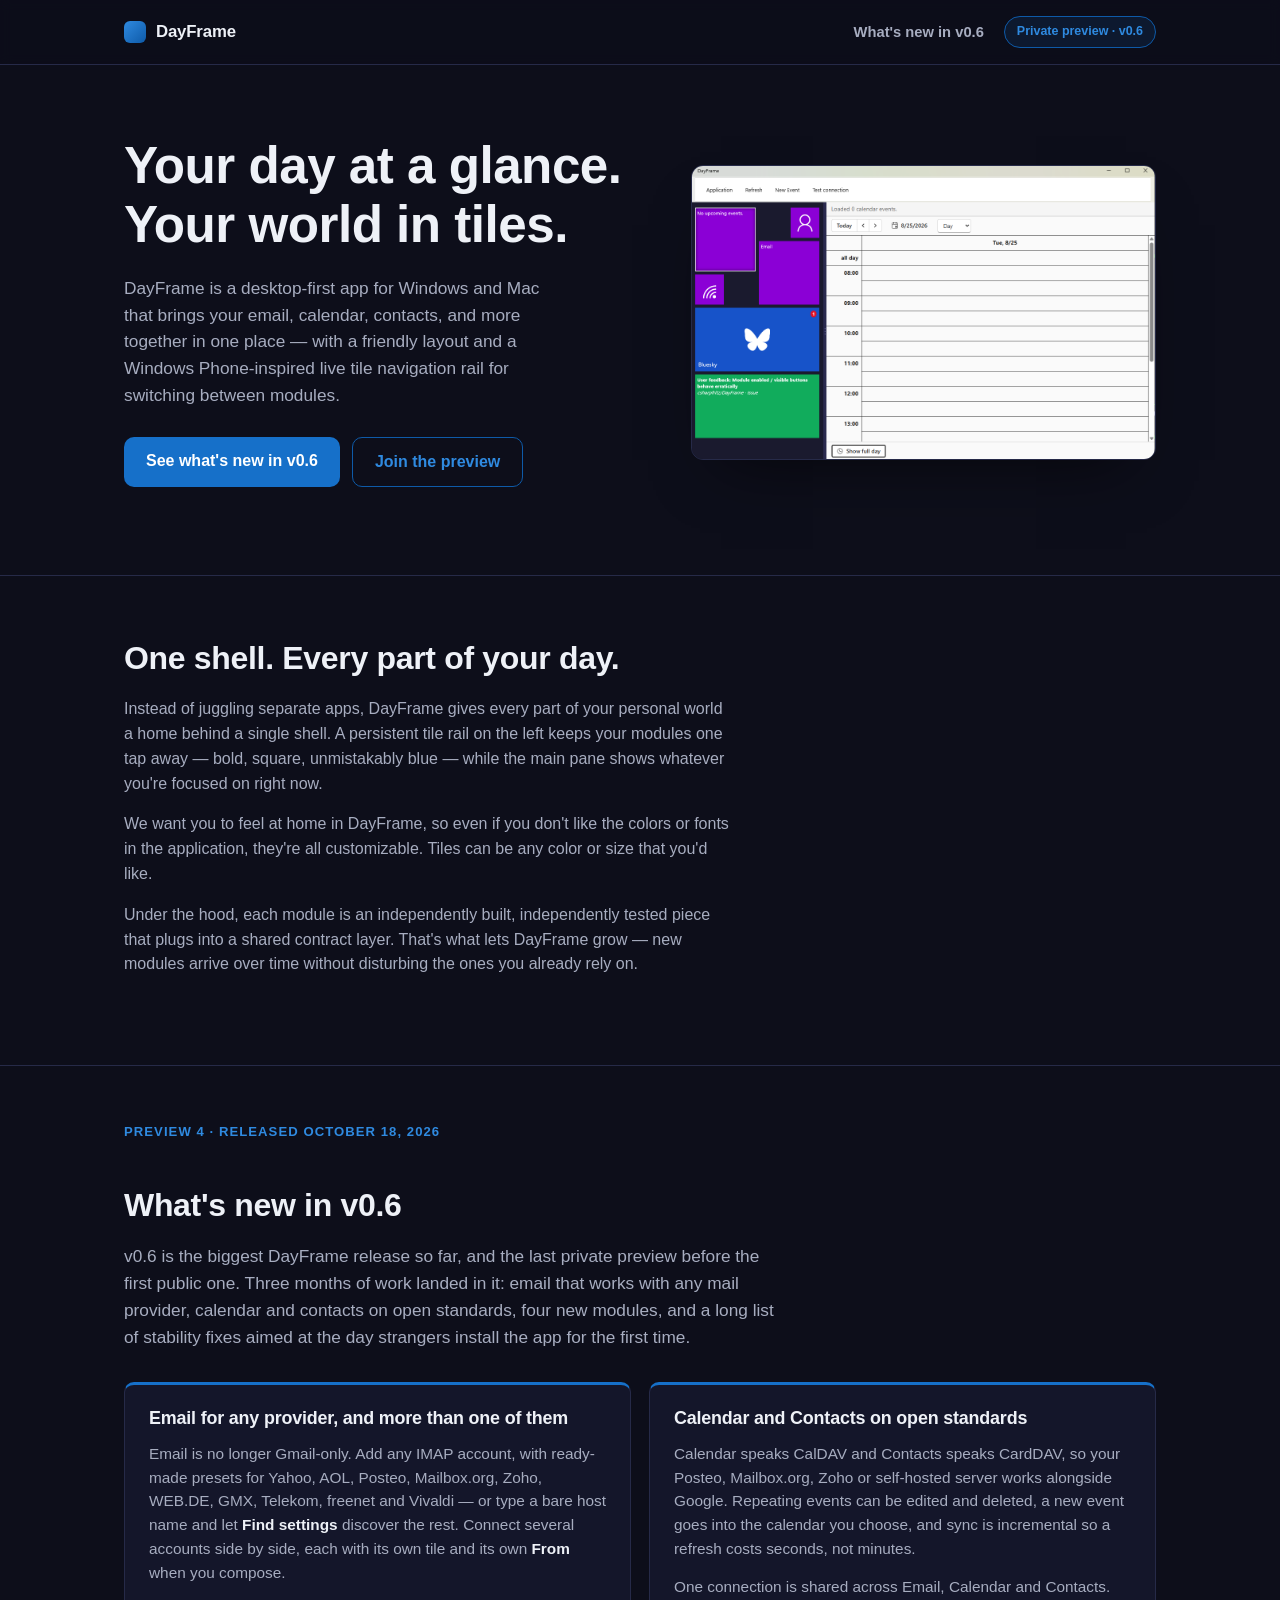
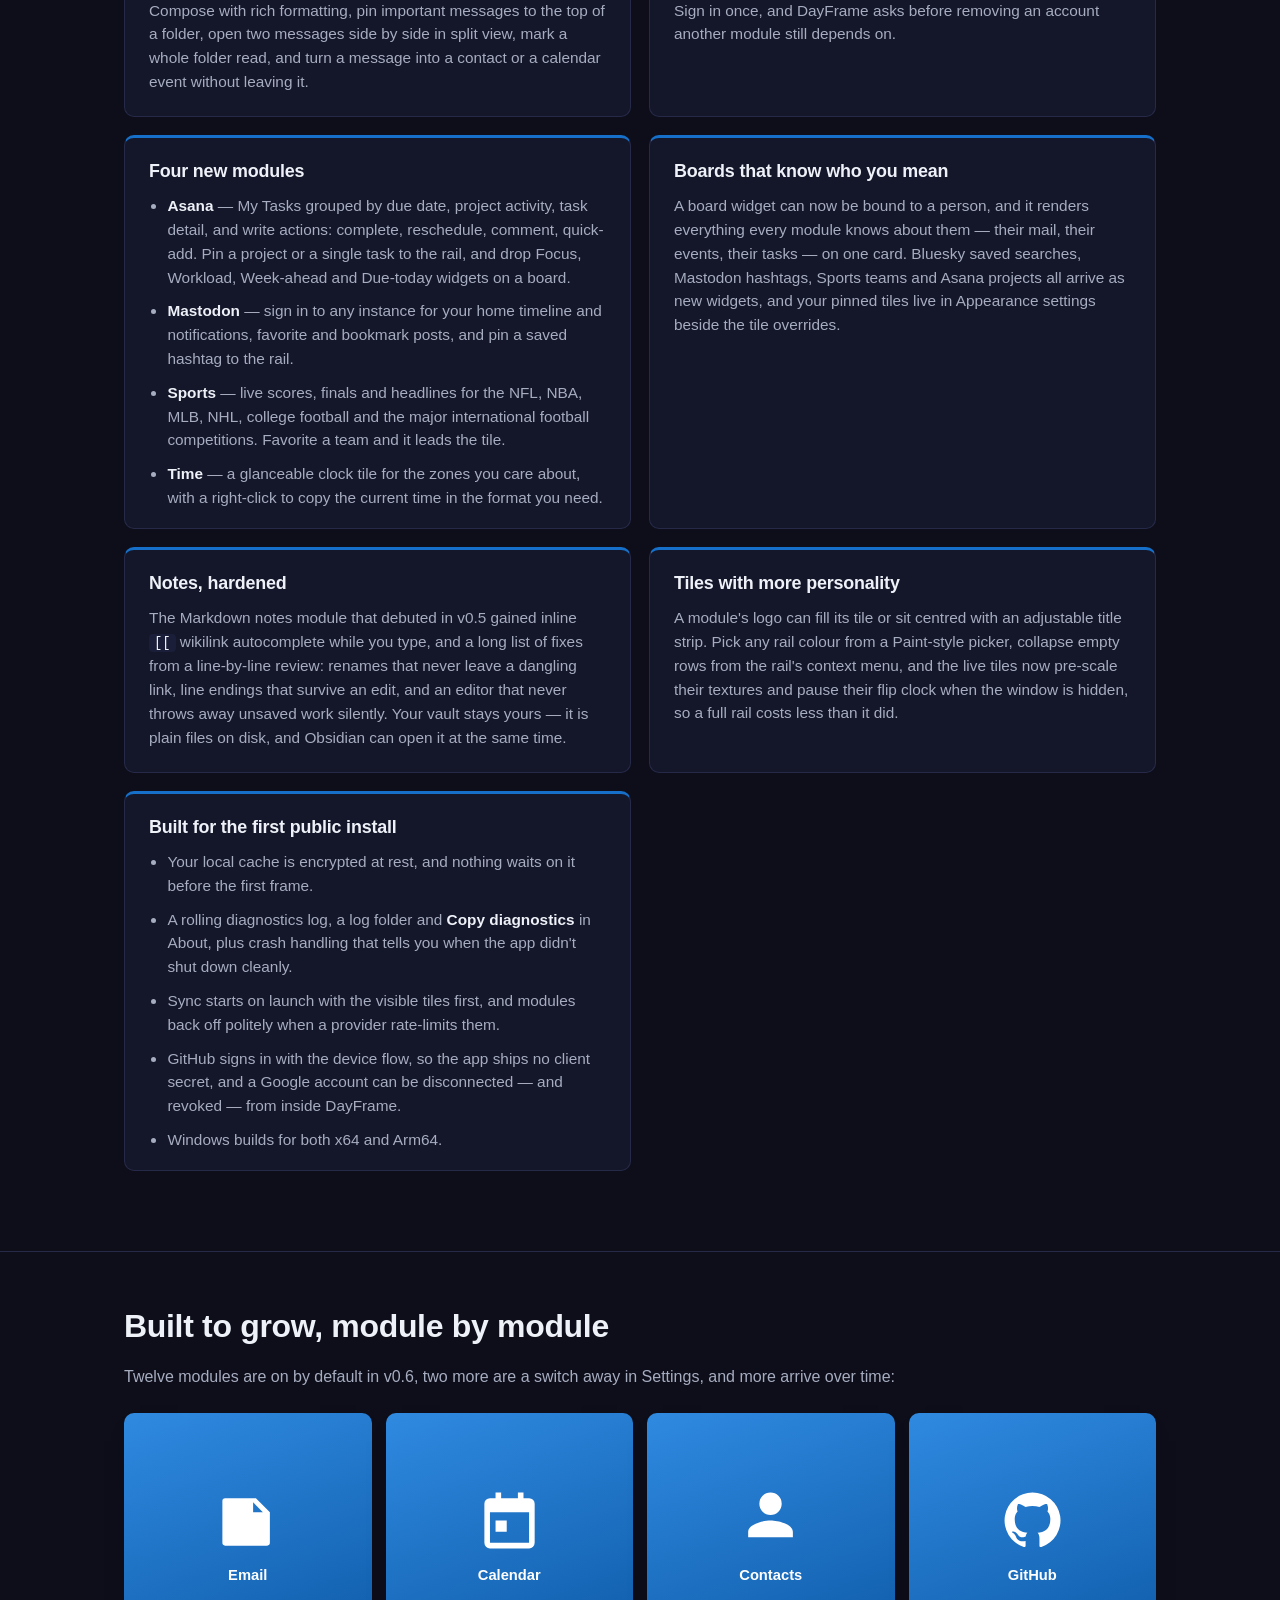
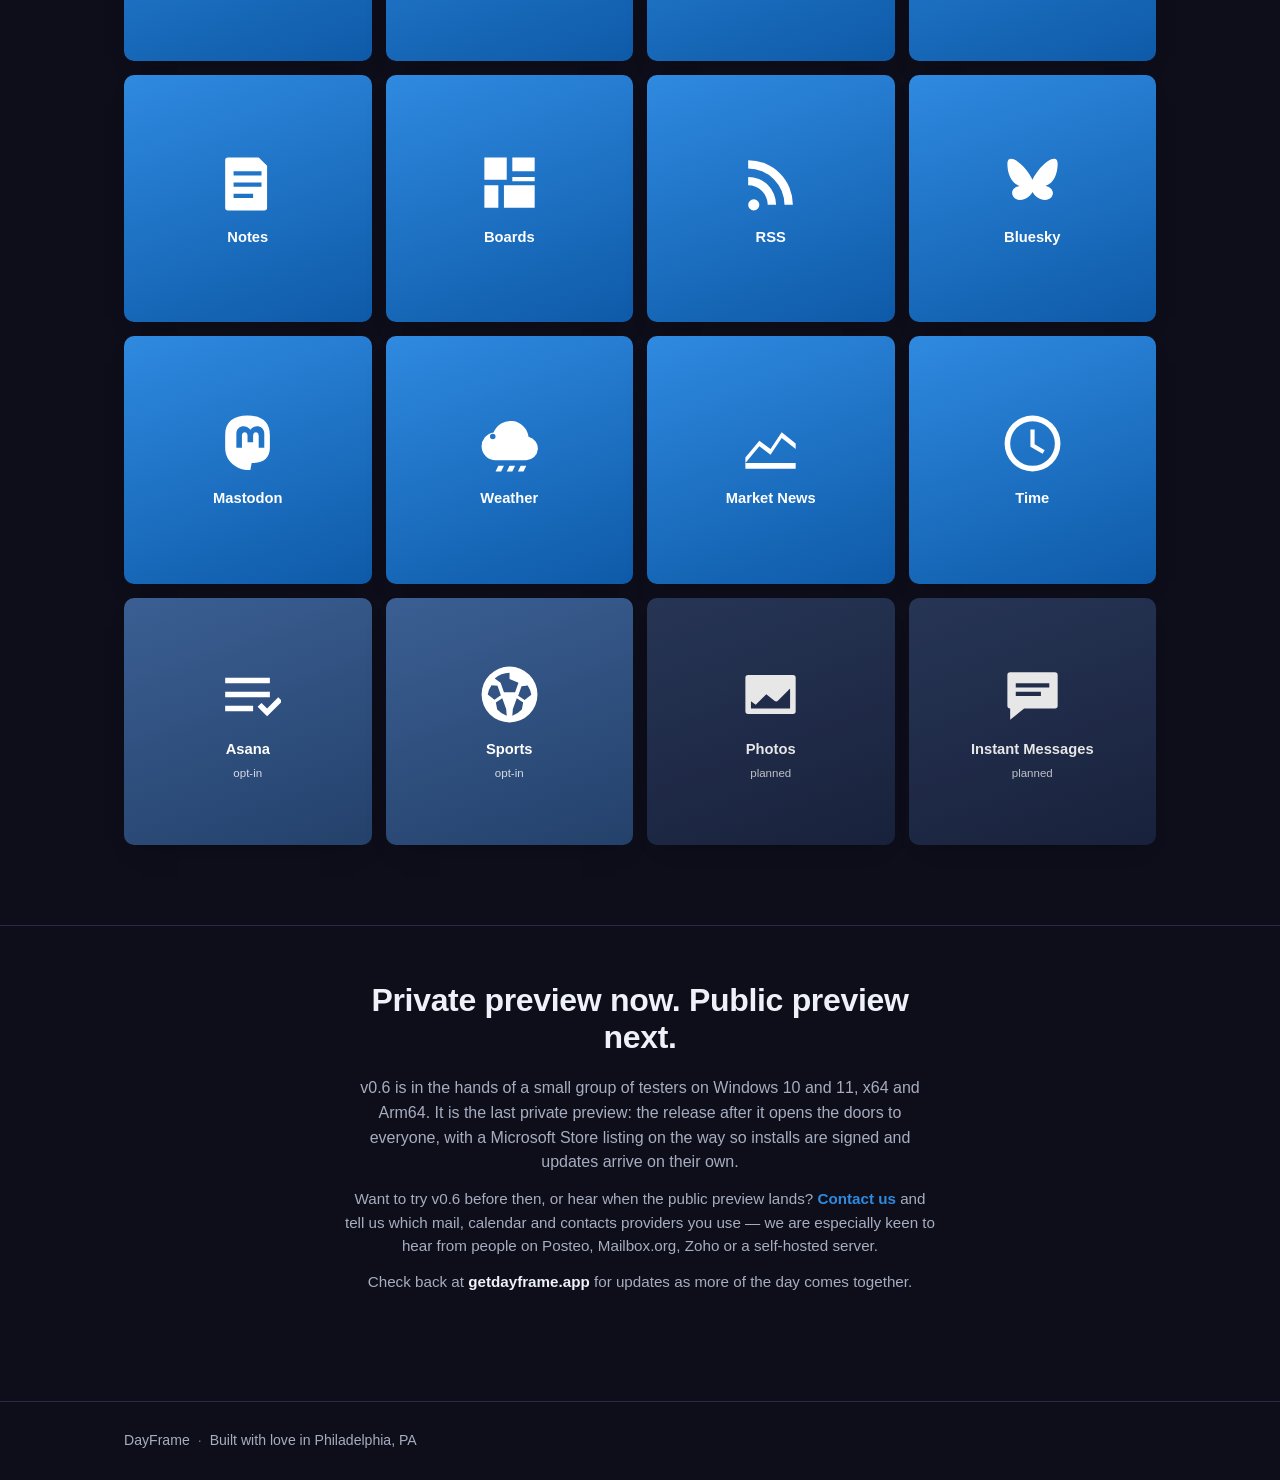
==== site/index.html @ 1f9e4a38 "Describe the v0.6 private preview: what's new, the full module grid, how to join v0.6 (Preview 4, ta" ====
<!DOCTYPE html>
<html lang="en">
<head>
<meta charset="UTF-8" />
<meta name="viewport" content="width=device-width, initial-scale=1.0" />
<title>DayFrame — Your day, in one frame</title>
<meta name="description" content="DayFrame is a desktop app for Windows that brings your email, calendar, contacts, notes, boards, and more together behind one familiar shell with a live-tile navigation rail. Now in private preview (v0.6)." />

<link rel="icon" href="img/favicon.svg" type="image/svg+xml" />
<link rel="icon" href="img/favicon-32x32.png" sizes="32x32" type="image/png" />
<link rel="icon" href="img/favicon-16x16.png" sizes="16x16" type="image/png" />
<link rel="alternate icon" href="img/favicon.ico" />
<link rel="apple-touch-icon" href="img/apple-touch-icon.png" />

<meta property="og:type" content="website" />
<meta property="og:site_name" content="DayFrame" />
<meta property="og:url" content="https://getdayframe.app/" />
<meta property="og:title" content="DayFrame — Your day, in one frame" />
<meta property="og:description" content="A desktop app for Windows and Mac that brings your email, calendar, contacts, notes, boards, and more together behind one familiar shell with a live-tile navigation rail. Now in private preview (v0.6)." />
<meta property="og:image" content="https://getdayframe.app/img/og-image.png" />
<meta property="og:image:width" content="1200" />
<meta property="og:image:height" content="630" />
<meta property="og:image:alt" content="DayFrame live-tile navigation rail with Email, Calendar, Contacts, Photos, and RSS tiles" />

<meta name="twitter:card" content="summary_large_image" />
<meta name="twitter:title" content="DayFrame — Your day, in one frame" />
<meta name="twitter:description" content="A desktop app for Windows and Mac that brings your email, calendar, contacts, notes, boards, and more together behind one familiar shell with a live-tile navigation rail. Now in private preview (v0.6)." />
<meta name="twitter:image" content="https://getdayframe.app/img/og-image.png" />

<link rel="stylesheet" href="css/style.css" />
</head>
<body>

<header class="site-header">
  <div class="wrap header-inner">
    <div class="brand">
      <span class="brand-mark" aria-hidden="true"></span>
      <span class="brand-name">DayFrame</span>
    </div>
    <nav class="header-nav" aria-label="Site">
      <a class="header-link" href="#whats-new">What's new in v0.6</a>
      <a class="pill" href="#preview">Private preview · v0.6</a>
    </nav>
  </div>
</header>

<main>

  <section class="hero">
    <div class="wrap hero-inner">
      <div class="hero-copy">
        <h1>Your day at a glance. Your world in tiles.</h1>
        <p class="lede">
          DayFrame is a desktop-first app for Windows and Mac that brings your email, calendar, contacts,
          and more together in one place — with a friendly layout and a
          Windows&nbsp;Phone-inspired live tile navigation rail for switching between modules.
        </p>
        <div class="hero-actions">
          <a class="cta" href="#whats-new">See what's new in v0.6</a>
          <a class="cta cta-secondary" href="#preview">Join the preview</a>
        </div>
      </div>
      <div class="hero-shot">
        <div class="shot-frame">
          <img src="img/app-screenshot.png" alt="DayFrame prototype showing the live tile navigation rail with Calendar, Contacts, and Email tiles beside a calendar day view" />
        </div>
      </div>
    </div>
  </section>

  <section class="purpose">
    <div class="wrap">
      <h2>One shell. Every part of your day.</h2>
      <p>
        Instead of juggling separate apps, DayFrame gives every part of your personal world a
        home behind a single shell. A persistent tile rail on the left keeps your modules one
        tap away — bold, square, unmistakably blue — while the main pane shows whatever you're
        focused on right now.
      </p>
			<p>
				We want you to feel at home in DayFrame, so even if you don't like the colors or fonts in
				the application, they're all customizable.  Tiles can be any color or size that you'd like.
			</p>
      <p>
        Under the hood, each module is an independently built, independently tested piece that
        plugs into a shared contract layer. That's what lets DayFrame grow — new modules arrive
        over time without disturbing the ones you already rely on.
      </p>
    </div>
  </section>

  <section class="whats-new" id="whats-new">
    <div class="wrap">
      <p class="eyebrow">Preview 4 · released October 18, 2026</p>
      <h2>What's new in v0.6</h2>
      <p class="whats-new-lede">
        v0.6 is the biggest DayFrame release so far, and the last private preview before the
        first public one. Three months of work landed in it: email that works with any mail
        provider, calendar and contacts on open standards, four new modules, and a long list of
        stability fixes aimed at the day strangers install the app for the first time.
      </p>

      <div class="feature-grid">

        <article class="feature">
          <h3>Email for any provider, and more than one of them</h3>
          <p>
            Email is no longer Gmail-only. Add any IMAP account, with ready-made presets for Yahoo,
            AOL, Posteo, Mailbox.org, Zoho, WEB.DE, GMX, Telekom, freenet and Vivaldi — or type a
            bare host name and let <em>Find settings</em> discover the rest. Connect several
            accounts side by side, each with its own tile and its own <em>From</em> when you compose.
          </p>
          <p>
            Compose with rich formatting, pin important messages to the top of a folder, open two
            messages side by side in split view, mark a whole folder read, and turn a message into
            a contact or a calendar event without leaving it.
          </p>
        </article>

        <article class="feature">
          <h3>Calendar and Contacts on open standards</h3>
          <p>
            Calendar speaks CalDAV and Contacts speaks CardDAV, so your Posteo, Mailbox.org, Zoho
            or self-hosted server works alongside Google. Repeating events can be edited and
            deleted, a new event goes into the calendar you choose, and sync is incremental so a
            refresh costs seconds, not minutes.
          </p>
          <p>
            One connection is shared across Email, Calendar and Contacts. Sign in once, and
            DayFrame asks before removing an account another module still depends on.
          </p>
        </article>

        <article class="feature">
          <h3>Four new modules</h3>
          <ul>
            <li><strong>Asana</strong> — My Tasks grouped by due date, project activity, task
              detail, and write actions: complete, reschedule, comment, quick-add. Pin a project or
              a single task to the rail, and drop Focus, Workload, Week-ahead and Due-today widgets
              on a board.</li>
            <li><strong>Mastodon</strong> — sign in to any instance for your home timeline and
              notifications, favorite and bookmark posts, and pin a saved hashtag to the rail.</li>
            <li><strong>Sports</strong> — live scores, finals and headlines for the NFL, NBA, MLB,
              NHL, college football and the major international football competitions. Favorite a
              team and it leads the tile.</li>
            <li><strong>Time</strong> — a glanceable clock tile for the zones you care about, with
              a right-click to copy the current time in the format you need.</li>
          </ul>
        </article>

        <article class="feature">
          <h3>Boards that know who you mean</h3>
          <p>
            A board widget can now be bound to a person, and it renders everything every module
            knows about them — their mail, their events, their tasks — on one card. Bluesky saved
            searches, Mastodon hashtags, Sports teams and Asana projects all arrive as new widgets,
            and your pinned tiles live in Appearance settings beside the tile overrides.
          </p>
        </article>

        <article class="feature">
          <h3>Notes, hardened</h3>
          <p>
            The Markdown notes module that debuted in v0.5 gained inline <code>[[</code> wikilink
            autocomplete while you type, and a long list of fixes from a line-by-line review:
            renames that never leave a dangling link, line endings that survive an edit, and an
            editor that never throws away unsaved work silently. Your vault stays yours — it is
            plain files on disk, and Obsidian can open it at the same time.
          </p>
        </article>

        <article class="feature">
          <h3>Tiles with more personality</h3>
          <p>
            A module's logo can fill its tile or sit centred with an adjustable title strip. Pick
            any rail colour from a Paint-style picker, collapse empty rows from the rail's context
            menu, and the live tiles now pre-scale their textures and pause their flip clock when
            the window is hidden, so a full rail costs less than it did.
          </p>
        </article>

        <article class="feature">
          <h3>Built for the first public install</h3>
          <ul>
            <li>Your local cache is encrypted at rest, and nothing waits on it before the first frame.</li>
            <li>A rolling diagnostics log, a log folder and <em>Copy diagnostics</em> in About,
              plus crash handling that tells you when the app didn't shut down cleanly.</li>
            <li>Sync starts on launch with the visible tiles first, and modules back off politely
              when a provider rate-limits them.</li>
            <li>GitHub signs in with the device flow, so the app ships no client secret, and a
              Google account can be disconnected — and revoked — from inside DayFrame.</li>
            <li>Windows builds for both x64 and Arm64.</li>
          </ul>
        </article>

      </div>
    </div>
  </section>

  <section class="modules">
    <div class="wrap">
      <h2>Built to grow, module by module</h2>
      <p class="modules-lede">
        Twelve modules are on by default in v0.6, two more are a switch away in Settings, and more
        arrive over time:
      </p>
      <div class="tile-grid">

        <div class="tile tile-live">
          <svg viewBox="0 0 24 24" aria-hidden="true"><path d="M4 4h11l5 5v11a1 1 0 0 1-1 1H4a1 1 0 0 1-1-1V5a1 1 0 0 1 1-1zm10 1.5V9h3.5L14 5.5zM7 12h10v1.5H7V12zm0 4h10v1.5H7V16zm0-8h5v1.5H7V8z"/></svg>
          <span>Email</span>
        </div>

        <div class="tile tile-live">
          <svg viewBox="0 0 24 24" aria-hidden="true"><path d="M7 2v2H5a2 2 0 0 0-2 2v14a2 2 0 0 0 2 2h14a2 2 0 0 0 2-2V6a2 2 0 0 0-2-2h-2V2h-2v2H9V2H7zM5 9h14v11H5V9zm2 3h4v4H7v-4z"/></svg>
          <span>Calendar</span>
        </div>

        <div class="tile tile-live">
          <svg viewBox="0 0 24 24" aria-hidden="true"><path d="M12 12c2.7 0 8 1.34 8 4v2H4v-2c0-2.66 5.3-4 8-4zm0-2a4 4 0 1 1 0-8 4 4 0 0 1 0 8z"/></svg>
          <span>Contacts</span>
        </div>

        <div class="tile tile-live">
          <svg viewBox="0 0 24 24" aria-hidden="true"><path d="M12 2a10 10 0 0 0-3.16 19.49c.5.09.68-.22.68-.48v-1.7c-2.78.6-3.37-1.34-3.37-1.34-.46-1.16-1.11-1.47-1.11-1.47-.91-.62.07-.6.07-.6 1 .07 1.53 1.03 1.53 1.03.89 1.53 2.34 1.09 2.91.83.09-.65.35-1.09.63-1.34-2.22-.25-4.56-1.11-4.56-4.95 0-1.09.39-1.99 1.03-2.69-.1-.25-.45-1.27.1-2.64 0 0 .84-.27 2.75 1.03a9.4 9.4 0 0 1 5 0c1.91-1.3 2.75-1.03 2.75-1.03.55 1.37.2 2.39.1 2.64.64.7 1.03 1.6 1.03 2.69 0 3.85-2.35 4.7-4.58 4.94.36.31.68.92.68 1.85v2.75c0 .26.18.58.69.48A10 10 0 0 0 12 2z"/></svg>
          <span>GitHub</span>
        </div>

        <div class="tile tile-live">
          <svg viewBox="0 0 24 24" aria-hidden="true"><path d="M5 3h11l3 3v15a1 1 0 0 1-1 1H5a1 1 0 0 1-1-1V4a1 1 0 0 1 1-1zm2 5v1.5h10V8H7zm0 4v1.5h10V12H7zm0 4v1.5h7V16H7z"/></svg>
          <span>Notes</span>
        </div>

        <div class="tile tile-live">
          <svg viewBox="0 0 24 24" aria-hidden="true"><path d="M3 3h8v8H3V3zm10 0h8v5h-8V3zM3 13h5v8H3v-8zm7 0h11v8H10v-8zm3-3h8v1.5h-8V10z"/></svg>
          <span>Boards</span>
        </div>

        <div class="tile tile-live">
          <svg viewBox="0 0 24 24" aria-hidden="true"><path d="M4 4a16 16 0 0 1 16 16h-3A13 13 0 0 0 4 7V4zm0 6a10 10 0 0 1 10 10h-3a7 7 0 0 0-7-7v-3zm2 8a2 2 0 1 1 0 4 2 2 0 0 1 0-4z"/></svg>
          <span>RSS</span>
        </div>

        <div class="tile tile-live">
          <svg viewBox="0 0 24 24" aria-hidden="true"><path d="M12 11c-1.2-2.6-4-6-6.5-7.2C3.8 3 3 3.7 3 5.3c0 3.4 1.3 7 4.4 7.9-1.6.3-3.1 1.4-2.6 3.2.6 2.2 3.7 2.6 6.2.3.4-.4.7-.8 1-1.3.3.5.6.9 1 1.3 2.5 2.3 5.6 1.9 6.2-.3.5-1.8-1-2.9-2.6-3.2 3.1-.9 4.4-4.5 4.4-7.9 0-1.6-.8-2.3-2.5-1.5C16 5 13.2 8.4 12 11z"/></svg>
          <span>Bluesky</span>
        </div>

        <div class="tile tile-live">
          <svg viewBox="0 0 24 24" aria-hidden="true"><path d="M12 2c5 0 8 2.2 8 7v4.5c0 3.6-2.3 5.5-6.5 5.5l-.5 2.5c-2.2 0-4-.5-5.3-1.4C5.2 18.5 4 16.3 4 13.5V9c0-4.8 3-7 8-7zm-4 6.5v5h2v-4.3c0-.8.5-1.2 1-1.2s1 .4 1 1.2v2.3h2v-2.3c0-.8.5-1.2 1-1.2s1 .4 1 1.2v4.3h2v-5c0-1.8-1.2-2.7-2.6-2.7-1 0-1.8.5-2.4 1.3-.6-.8-1.4-1.3-2.4-1.3C9.2 5.8 8 6.7 8 8.5z"/></svg>
          <span>Mastodon</span>
        </div>

        <div class="tile tile-live">
          <svg viewBox="0 0 24 24" aria-hidden="true"><path d="M7 18a5 5 0 0 1-.7-9.95A6.5 6.5 0 0 1 18.8 9.6 4.25 4.25 0 0 1 18 18H7zm-1-9.5a1 1 0 1 0 0 2 1 1 0 0 0 0-2z"/><path d="M8 20h2l-1 2H7l1-2zm4 0h2l-1 2h-2l1-2zm4 0h2l-1 2h-2l1-2z"/></svg>
          <span>Weather</span>
        </div>

        <div class="tile tile-live">
          <svg viewBox="0 0 24 24" aria-hidden="true"><path d="M3 17l5-6 4 3 4-6 5 4v2l-5-4-4 6-4-3-5 6v-2zm0 2h18v2H3v-2z"/></svg>
          <span>Market&nbsp;News</span>
        </div>

        <div class="tile tile-live">
          <svg viewBox="0 0 24 24" aria-hidden="true"><path d="M12 2a10 10 0 1 1 0 20 10 10 0 0 1 0-20zm0 2a8 8 0 1 0 0 16 8 8 0 0 0 0-16zm-.75 3h1.5v5.3l3.6 2.1-.75 1.3-4.35-2.55V7z"/></svg>
          <span>Time</span>
        </div>

        <div class="tile tile-optin">
          <svg viewBox="0 0 24 24" aria-hidden="true"><path d="M4 6h16v2H4V6zm0 5h16v2H4v-2zm0 5h10v2H4v-2zm13-1l2 2 4-4 1.4 1.4L19 19.8 15.6 16.4 17 15z"/></svg>
          <span>Asana</span>
          <small>opt-in</small>
        </div>

        <div class="tile tile-optin">
          <svg viewBox="0 0 24 24" aria-hidden="true"><path d="M12 2a10 10 0 1 1 0 20 10 10 0 0 1 0-20zm0 2.2a7.8 7.8 0 0 0-5.3 2.1l2.1 1.5L12 6.4V4.2zm0 2.2l-3.2 1.4 1.2 3.4h4l1.2-3.4L12 6.4zm-6.5 2.4A7.8 7.8 0 0 0 4.2 12l2.4 1.9 2.3-1.6-1.2-3.4-2.2-.2zm13 0l-2.2.2-1.2 3.4 2.3 1.6 2.4-1.9a7.8 7.8 0 0 0-1.3-3.3zM9.4 13.3l-2.3 1.6.5 2.5A7.8 7.8 0 0 0 11 19.6l-.2-2.4-1.4-3.9zm5.2 0l-1.4 3.9-.2 2.4a7.8 7.8 0 0 0 3.4-2.2l.5-2.5-2.3-1.6z"/></svg>
          <span>Sports</span>
          <small>opt-in</small>
        </div>

        <div class="tile tile-muted">
          <svg viewBox="0 0 24 24" aria-hidden="true"><path d="M4 5h16a1 1 0 0 1 1 1v12a1 1 0 0 1-1 1H4a1 1 0 0 1-1-1V6a1 1 0 0 1 1-1zm1 2v10h14V9.83l-4.29 4.3a1 1 0 0 1-1.32.08l-2.9-2.32-3.79 3.8L5 14.4V7zm3 1a2 2 0 1 1 0 4 2 2 0 0 1 0-4z"/></svg>
          <span>Photos</span>
          <small>planned</small>
        </div>

        <div class="tile tile-muted">
          <svg viewBox="0 0 24 24" aria-hidden="true"><path d="M4 4h16a1 1 0 0 1 1 1v11a1 1 0 0 1-1 1H9l-5 4v-4H4a1 1 0 0 1-1-1V5a1 1 0 0 1 1-1zm2 4v1.5h12V8H6zm0 3v1.5h9V11H6z"/></svg>
          <span>Instant&nbsp;Messages</span>
          <small>planned</small>
        </div>

      </div>
    </div>
  </section>

  <section class="coming-soon" id="preview">
    <div class="wrap coming-soon-inner">
      <h2>Private preview now. Public preview next.</h2>
      <p>
        v0.6 is in the hands of a small group of testers on Windows 10 and 11, x64 and Arm64.
        It is the last private preview: the release after it opens the doors to everyone, with
        a Microsoft Store listing on the way so installs are signed and updates arrive on their own.
      </p>
      <p class="muted">
        Want to try v0.6 before then, or hear when the public preview lands?
        <a class="contact-link" href="mailto:info@getdayframe.app">Contact us</a> and tell us
        which mail, calendar and contacts providers you use — we are especially keen to hear
        from people on Posteo, Mailbox.org, Zoho or a self-hosted server.
      </p>
      <p class="muted">
        Check back at <strong>getdayframe.app</strong> for updates as more of the day comes
        together.
      </p>
    </div>
  </section>

</main>

<footer class="site-footer">
  <div class="wrap">
    <span>DayFrame</span>
    <span class="dot" aria-hidden="true">·</span>
    <span>Built with love in Philadelphia, PA</span>
  </div>
</footer>

</body>
</html>
---- site/css/style.css ----
:root {
  --bg: #0d0e1a;
  --bg-elev: #14162a;
  --bg-elev-2: #1b1e38;
  --tile-blue: #1670c9;
  --tile-blue-dark: #0e5aa8;
  --tile-blue-light: #2f8ae0;
  --text: #eef1f7;
  --text-muted: #a7adc0;
  --border: #262a48;
  --radius: 10px;
}

* {
  box-sizing: border-box;
}

html {
  scroll-behavior: smooth;
}

body {
  margin: 0;
  background: var(--bg);
  color: var(--text);
  font-family: "Segoe UI", "Segoe UI Variable", -apple-system, BlinkMacSystemFont, Roboto, Arial, sans-serif;
  line-height: 1.55;
}

.wrap {
  max-width: 1080px;
  margin: 0 auto;
  padding: 0 24px;
}

img {
  max-width: 100%;
  display: block;
}

h1, h2 {
  line-height: 1.15;
  font-weight: 600;
  letter-spacing: -0.01em;
}

/* Header */

.site-header {
  border-bottom: 1px solid var(--border);
  background: rgba(13, 14, 26, 0.85);
  backdrop-filter: blur(6px);
  position: sticky;
  top: 0;
  z-index: 10;
}

.header-inner {
  display: flex;
  align-items: center;
  justify-content: space-between;
  height: 64px;
}

.brand {
  display: flex;
  align-items: center;
  gap: 10px;
}

.brand-mark {
  width: 22px;
  height: 22px;
  border-radius: 6px;
  background: linear-gradient(135deg, var(--tile-blue-light), var(--tile-blue-dark));
  flex: none;
}

.brand-name {
  font-weight: 600;
  font-size: 1.05rem;
  letter-spacing: -0.01em;
}

.header-nav {
  display: flex;
  align-items: center;
  gap: 20px;
}

.header-link {
  color: var(--text-muted);
  text-decoration: none;
  font-size: 0.92rem;
  font-weight: 600;
}

.header-link:hover {
  color: var(--text);
}

.pill {
  font-size: 0.78rem;
  font-weight: 600;
  color: var(--tile-blue-light);
  border: 1px solid var(--tile-blue-dark);
  background: rgba(22, 112, 201, 0.12);
  padding: 5px 12px;
  border-radius: 999px;
  white-space: nowrap;
  text-decoration: none;
}

a.pill:hover {
  background: rgba(22, 112, 201, 0.24);
}

/* Hero */

.hero {
  padding: 72px 0 88px;
}

.hero-inner {
  display: grid;
  grid-template-columns: 1.1fr 1fr;
  gap: 56px;
  align-items: center;
}

.hero h1 {
  font-size: clamp(2.1rem, 4vw, 3.2rem);
  margin: 0 0 20px;
}

.lede {
  color: var(--text-muted);
  font-size: 1.08rem;
  margin: 0 0 28px;
  max-width: 46ch;
}

.cta {
  display: inline-block;
  background: var(--tile-blue);
  color: #fff;
  text-decoration: none;
  font-weight: 600;
  padding: 12px 22px;
  border-radius: var(--radius);
  transition: background 0.15s ease;
}

.cta:hover {
  background: var(--tile-blue-light);
}

.hero-actions {
  display: flex;
  flex-wrap: wrap;
  gap: 12px;
}

.cta-secondary {
  background: transparent;
  color: var(--tile-blue-light);
  border: 1px solid var(--tile-blue-dark);
}

.cta-secondary:hover {
  background: rgba(22, 112, 201, 0.16);
}

.shot-frame {
  border: 1px solid var(--border);
  border-radius: 12px;
  overflow: hidden;
  background: var(--bg-elev);
  box-shadow: 0 30px 60px -30px rgba(0, 0, 0, 0.6);
}

.shot-frame img {
  width: 100%;
}

/* Purpose */

.purpose {
  padding: 8px 0 72px;
  border-top: 1px solid var(--border);
}

.purpose h2,
.whats-new h2,
.modules h2,
.coming-soon h2 {
  font-size: clamp(1.5rem, 2.6vw, 2rem);
  margin: 56px 0 20px;
}

.purpose p {
  color: var(--text-muted);
  max-width: 68ch;
  margin: 0 0 16px;
}

/* What's new */

.whats-new {
  padding-bottom: 80px;
  border-top: 1px solid var(--border);
}

.eyebrow {
  margin: 56px 0 -12px;
  color: var(--tile-blue-light);
  font-size: 0.82rem;
  font-weight: 600;
  letter-spacing: 0.08em;
  text-transform: uppercase;
}

.whats-new-lede {
  color: var(--text-muted);
  font-size: 1.08rem;
  max-width: 68ch;
  margin: 0 0 32px;
}

.feature-grid {
  display: grid;
  grid-template-columns: repeat(2, 1fr);
  gap: 18px;
}

.feature {
  background: var(--bg-elev);
  border: 1px solid var(--border);
  border-radius: var(--radius);
  padding: 22px 24px 8px;
  border-top: 3px solid var(--tile-blue);
}

.feature h3 {
  margin: 0 0 12px;
  font-size: 1.12rem;
  font-weight: 600;
  line-height: 1.25;
  letter-spacing: -0.01em;
}

.feature p,
.feature li {
  color: var(--text-muted);
  font-size: 0.96rem;
  margin: 0 0 14px;
}

.feature ul {
  margin: 0;
  padding-left: 1.15em;
}

.feature li {
  margin-bottom: 10px;
}

.feature strong,
.feature em {
  color: var(--text);
}

.feature em {
  font-style: normal;
  font-weight: 600;
}

.feature code {
  font-family: Consolas, "Cascadia Mono", "SFMono-Regular", Menlo, monospace;
  font-size: 0.9em;
  color: var(--text);
  background: var(--bg-elev-2);
  padding: 1px 5px;
  border-radius: 4px;
}

/* Modules / tile grid */

.modules {
  padding-bottom: 80px;
  border-top: 1px solid var(--border);
}

.modules-lede {
  color: var(--text-muted);
  margin: 0 0 24px;
}

.tile-grid {
  display: grid;
  grid-template-columns: repeat(4, 1fr);
  gap: 14px;
}

.tile {
  aspect-ratio: 1 / 1;
  border-radius: var(--radius);
  background: linear-gradient(160deg, var(--tile-blue-light), var(--tile-blue-dark));
  color: #fff;
  display: flex;
  flex-direction: column;
  align-items: center;
  justify-content: center;
  gap: 10px;
  padding: 12px;
  text-align: center;
  font-weight: 600;
  font-size: 0.92rem;
  box-shadow: 0 12px 24px -16px rgba(0, 0, 0, 0.5);
}

.tile svg {
  width: 30%;
  height: 30%;
  fill: #fff;
}

.tile-muted {
  background: linear-gradient(160deg, #2a3a5c, #1a2440);
  opacity: 0.9;
}

.tile-optin {
  background: linear-gradient(160deg, #3b5f93, #24416b);
}

.tile small {
  font-size: 0.72rem;
  font-weight: 500;
  opacity: 0.8;
  margin-top: -6px;
}

.tile-more {
  background: transparent;
  border: 1.5px dashed var(--border);
  color: var(--text-muted);
  box-shadow: none;
}

.more-mark {
  font-size: 1.6rem;
  font-weight: 300;
  line-height: 1;
}

/* Coming soon */

.coming-soon {
  border-top: 1px solid var(--border);
  padding-bottom: 96px;
  text-align: center;
}

.coming-soon-inner {
  max-width: 640px;
}

.coming-soon p {
  color: var(--text-muted);
  margin: 0 0 12px;
}

.coming-soon .muted {
  font-size: 0.95rem;
}

.coming-soon strong {
  color: var(--text);
}

.contact-link {
  color: var(--tile-blue-light);
  text-decoration: none;
  font-weight: 600;
}

.contact-link:hover {
  text-decoration: underline;
}

/* Footer */

.site-footer {
  border-top: 1px solid var(--border);
  padding: 28px 0;
  color: var(--text-muted);
  font-size: 0.88rem;
}

.site-footer .wrap {
  display: flex;
  align-items: center;
  gap: 8px;
}

.dot {
  opacity: 0.6;
}

/* Responsive */

@media (max-width: 860px) {
  .hero-inner {
    grid-template-columns: 1fr;
  }

  .hero {
    padding: 48px 0 56px;
  }

  .tile-grid {
    grid-template-columns: repeat(2, 1fr);
  }

  .feature-grid {
    grid-template-columns: 1fr;
  }
}

@media (max-width: 520px) {
  .header-link {
    display: none;
  }
}

@media (max-width: 420px) {
  .header-inner {
    height: 56px;
  }
}
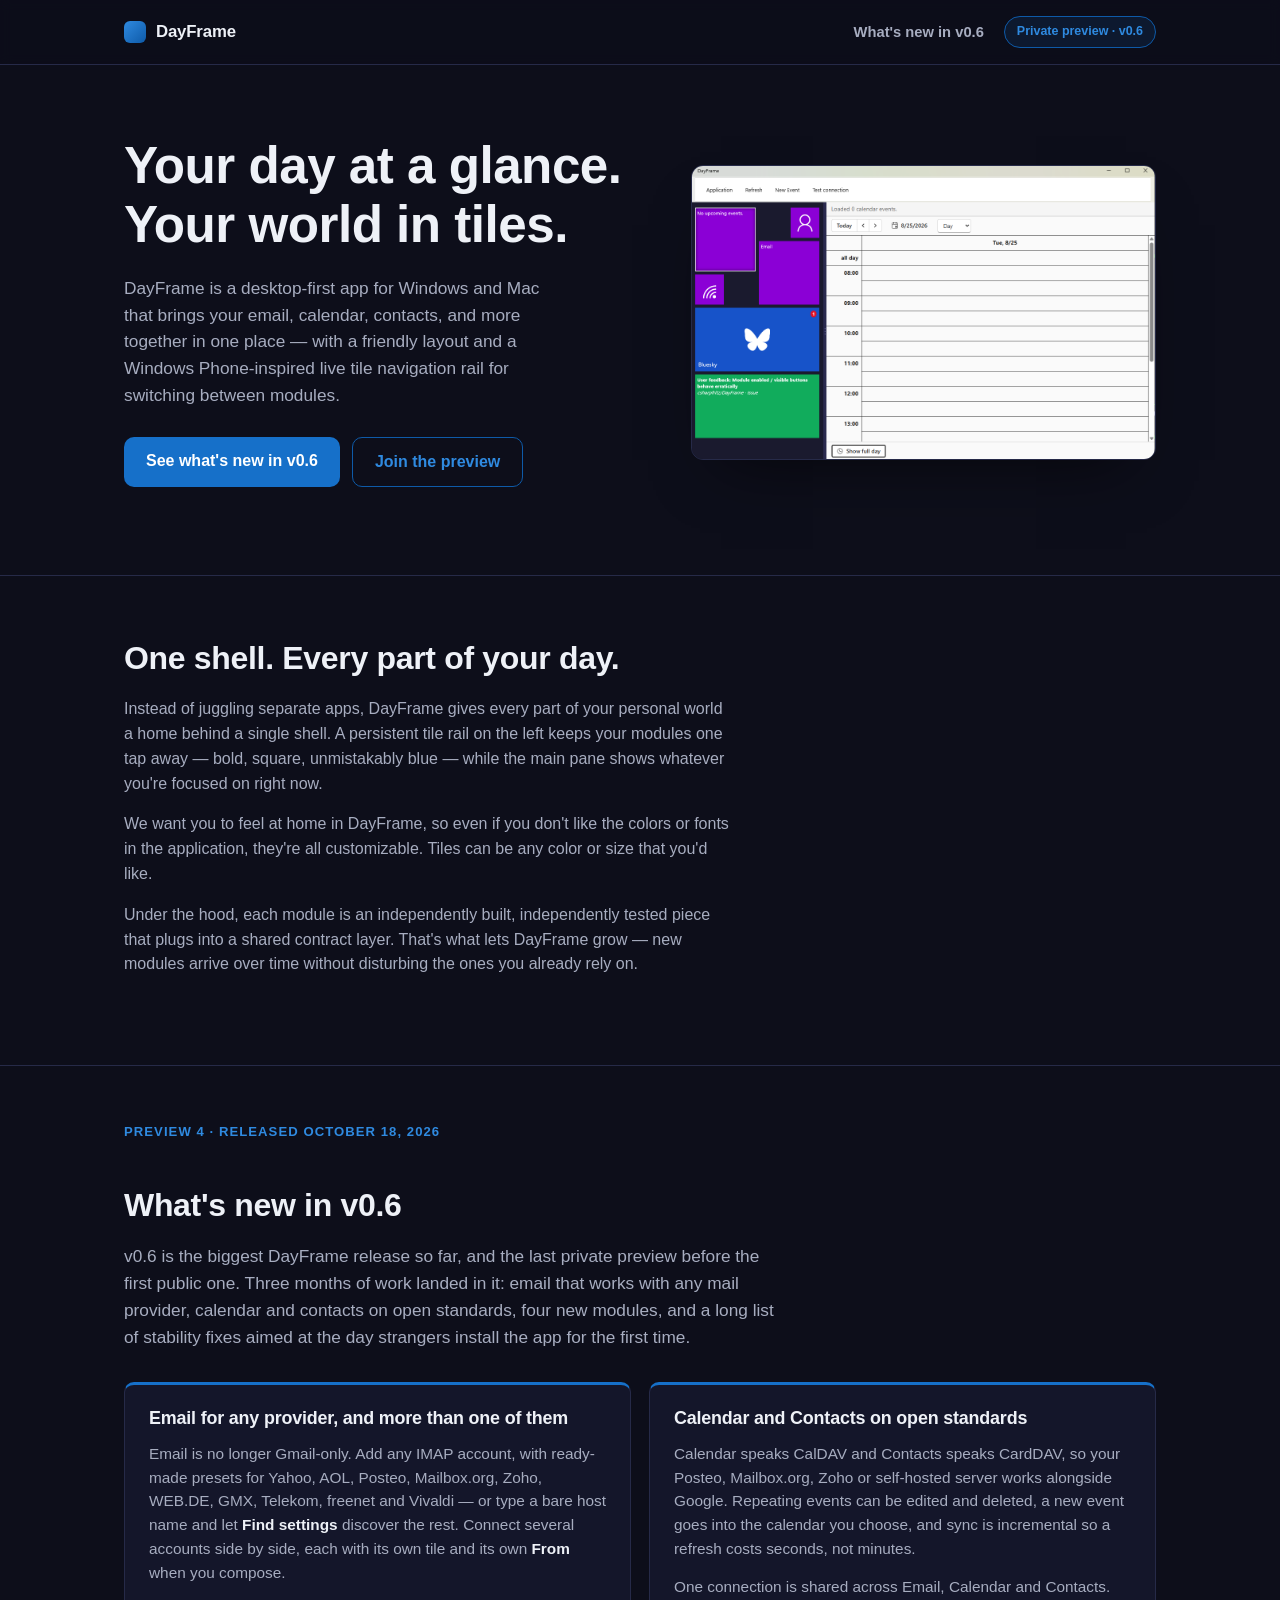
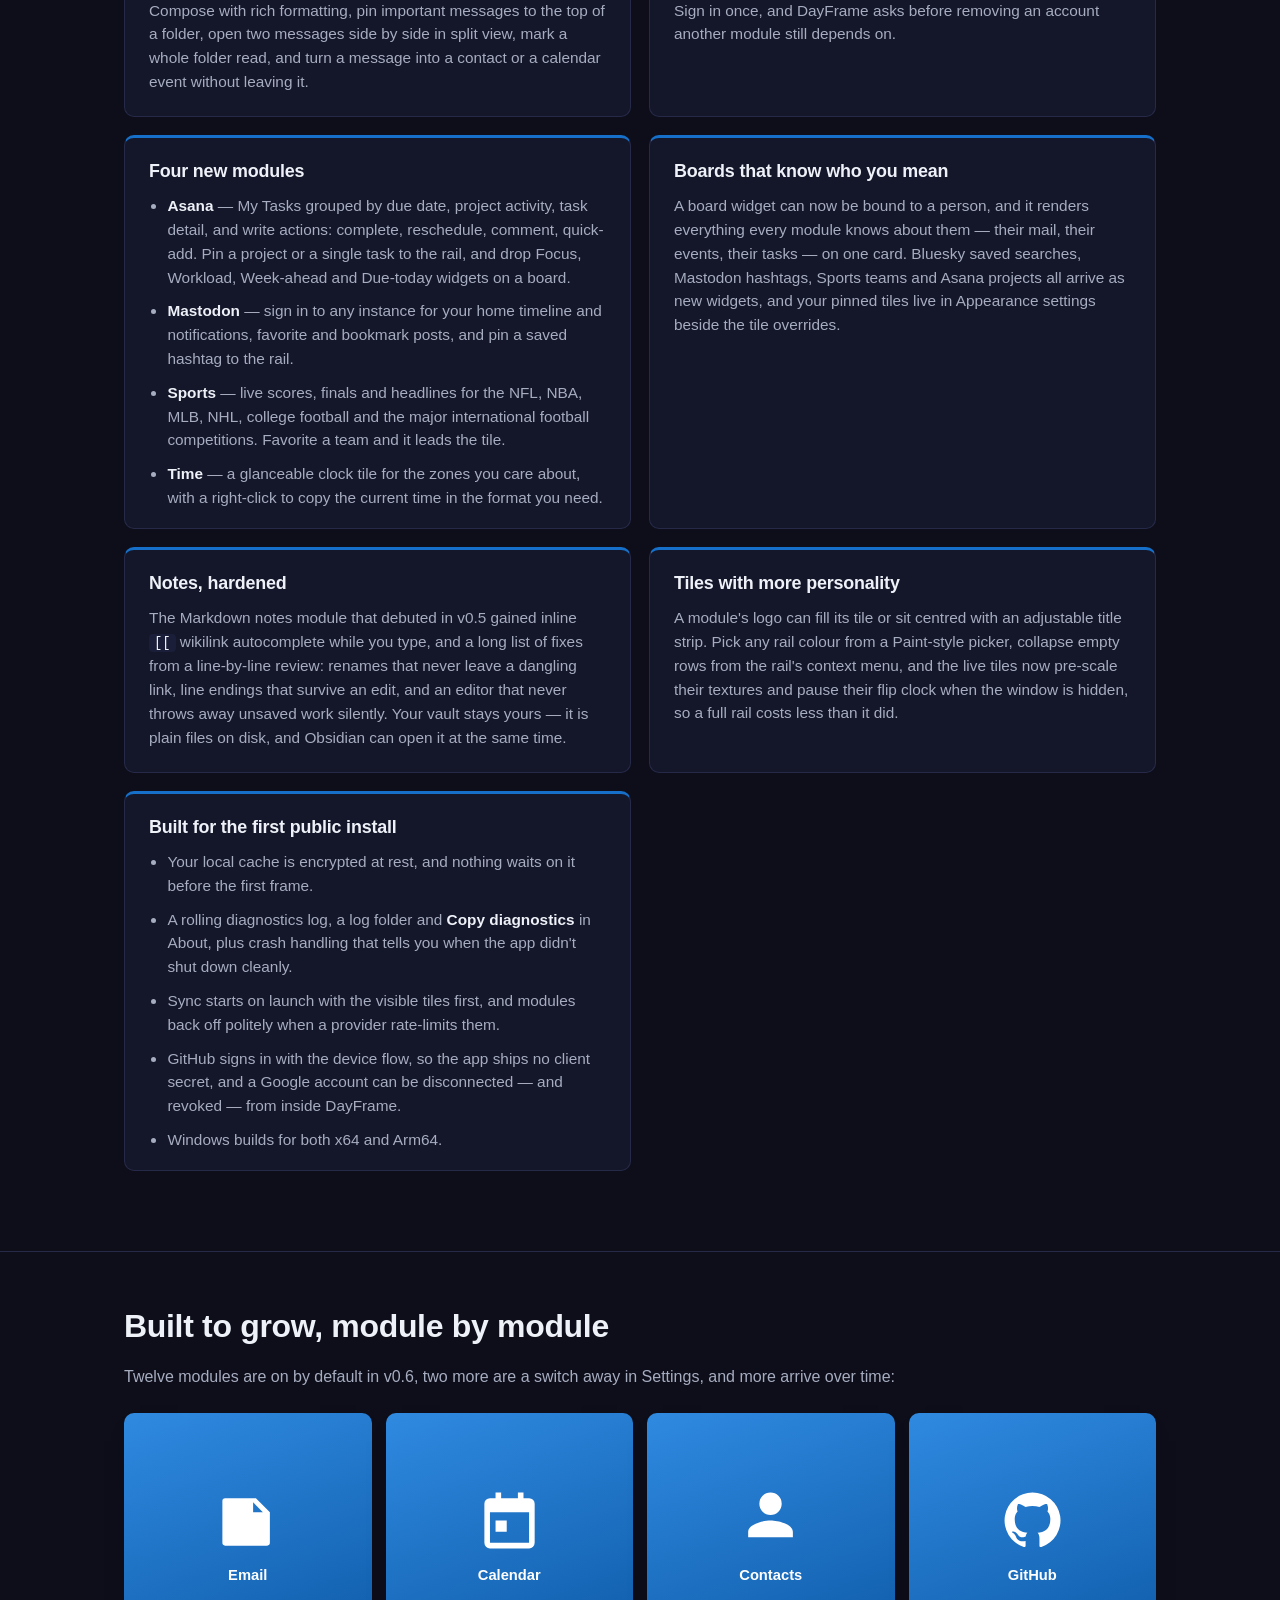
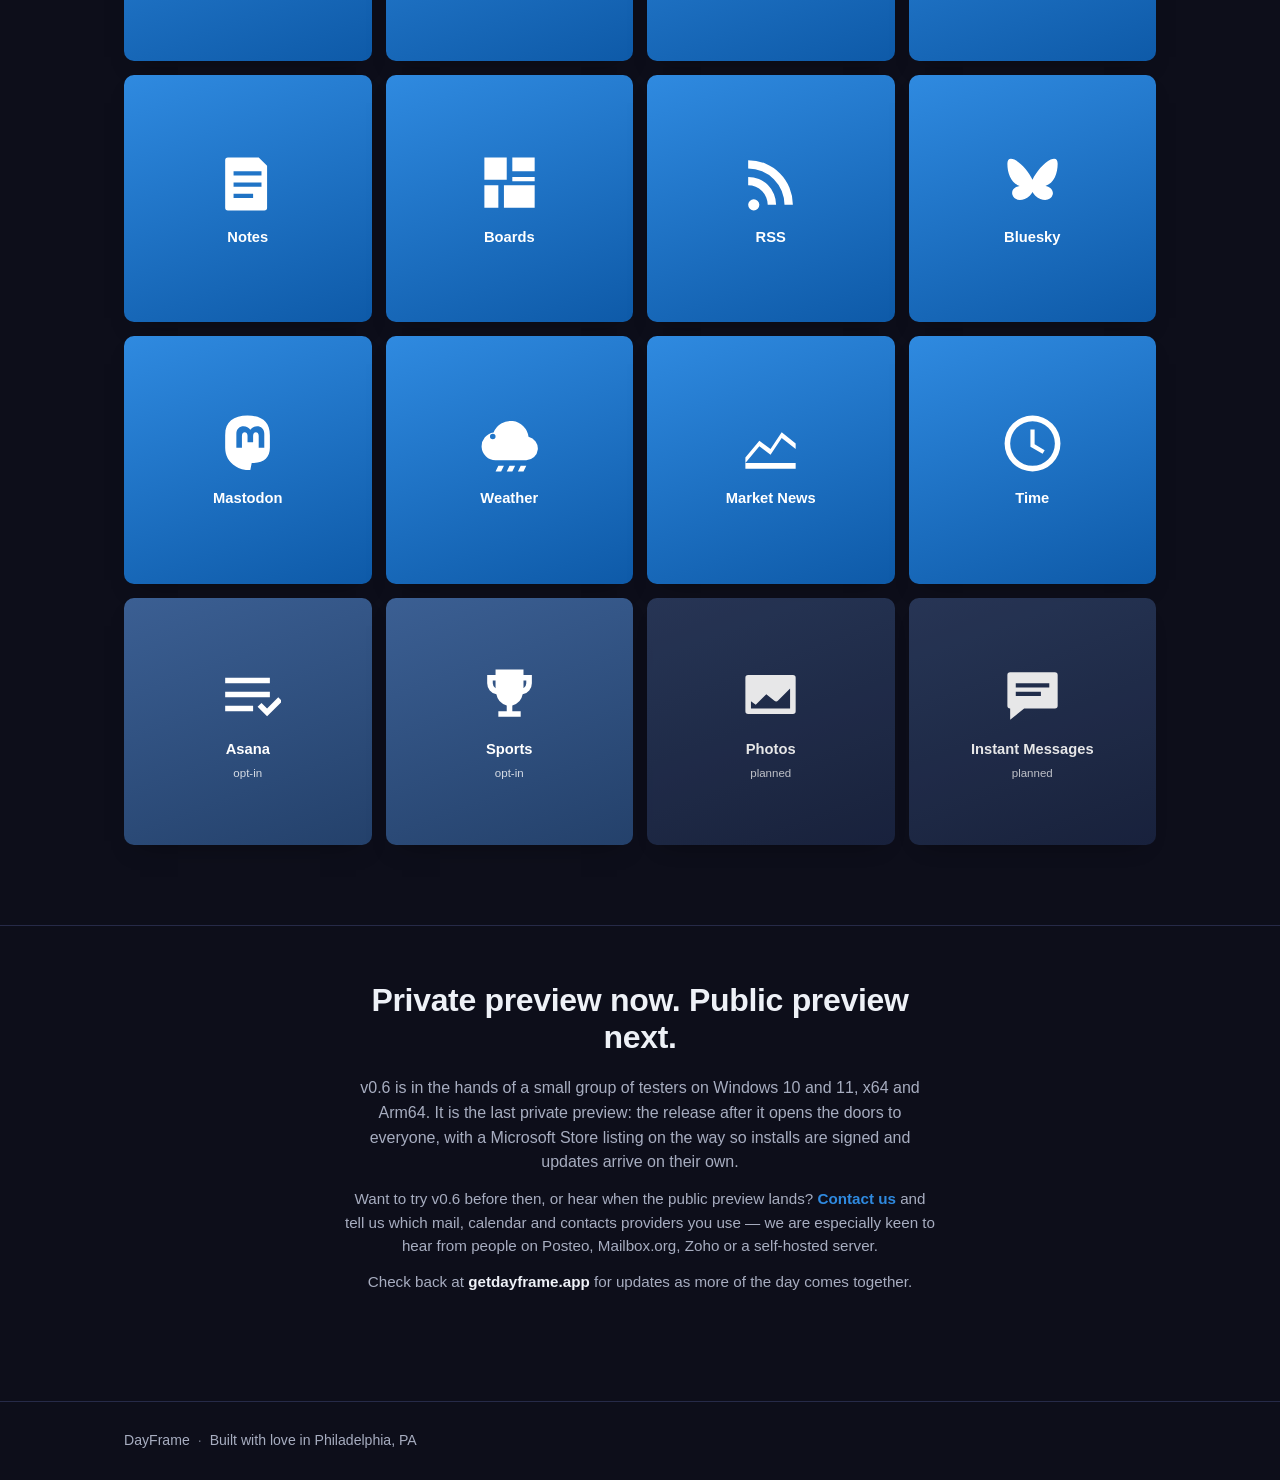
==== commit 40d8a8ce: "Sports tile: a trophy instead of the hand-drawn ball The soccer-ball path rendered as a lumpy blob a" ====
--- a/site/index.html
+++ b/site/index.html
@@ -273,7 +273,7 @@
         </div>
 
         <div class="tile tile-optin">
-          <svg viewBox="0 0 24 24" aria-hidden="true"><path d="M12 2a10 10 0 1 1 0 20 10 10 0 0 1 0-20zm0 2.2a7.8 7.8 0 0 0-5.3 2.1l2.1 1.5L12 6.4V4.2zm0 2.2l-3.2 1.4 1.2 3.4h4l1.2-3.4L12 6.4zm-6.5 2.4A7.8 7.8 0 0 0 4.2 12l2.4 1.9 2.3-1.6-1.2-3.4-2.2-.2zm13 0l-2.2.2-1.2 3.4 2.3 1.6 2.4-1.9a7.8 7.8 0 0 0-1.3-3.3zM9.4 13.3l-2.3 1.6.5 2.5A7.8 7.8 0 0 0 11 19.6l-.2-2.4-1.4-3.9zm5.2 0l-1.4 3.9-.2 2.4a7.8 7.8 0 0 0 3.4-2.2l.5-2.5-2.3-1.6z"/></svg>
+          <svg viewBox="0 0 24 24" aria-hidden="true"><path d="M7 3h10v2h3v3a4 4 0 0 1-3.3 3.94A5 5 0 0 1 13 15.9V18h3v2H8v-2h3v-2.1a5 5 0 0 1-3.7-3.96A4 4 0 0 1 4 8V5h3V3zm-1 4v1a2 2 0 0 0 1 1.73V7H6zm11 0v2.73A2 2 0 0 0 18 8V7h-1z"/></svg>
           <span>Sports</span>
           <small>opt-in</small>
         </div>
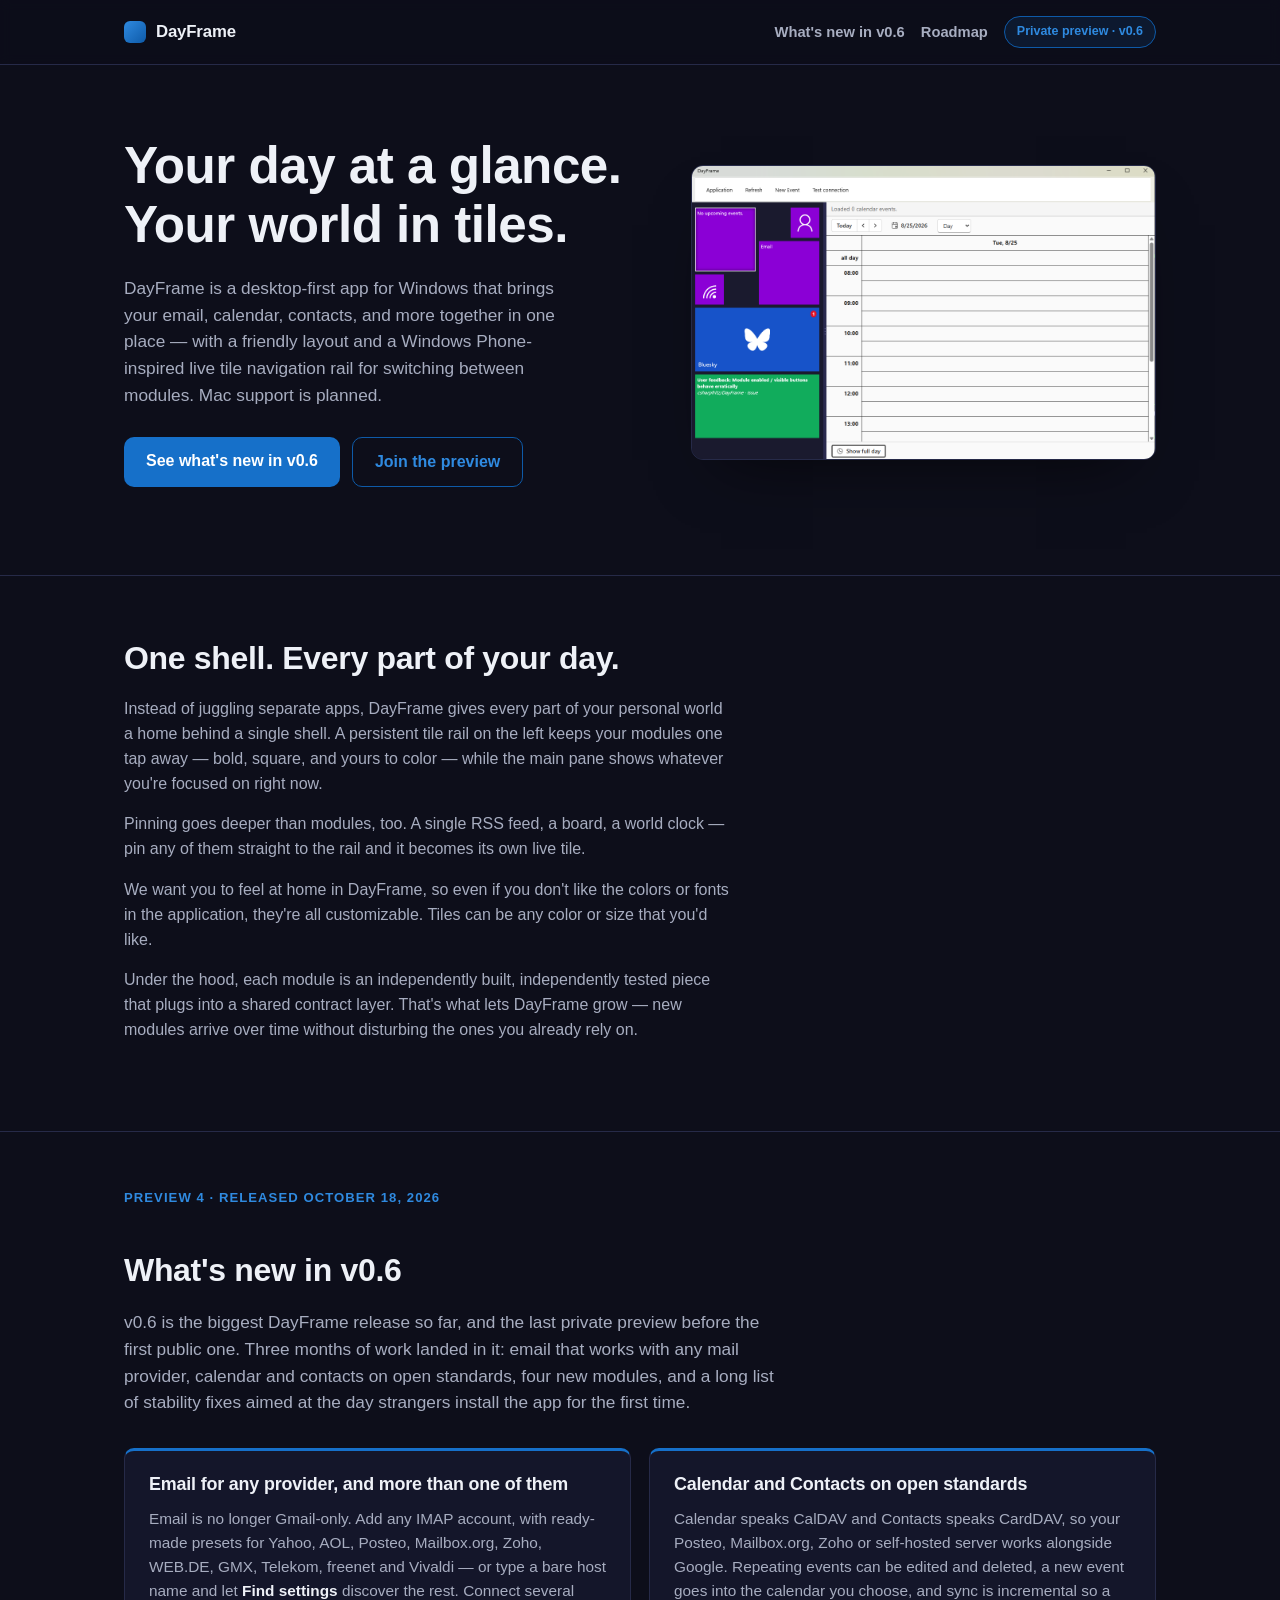
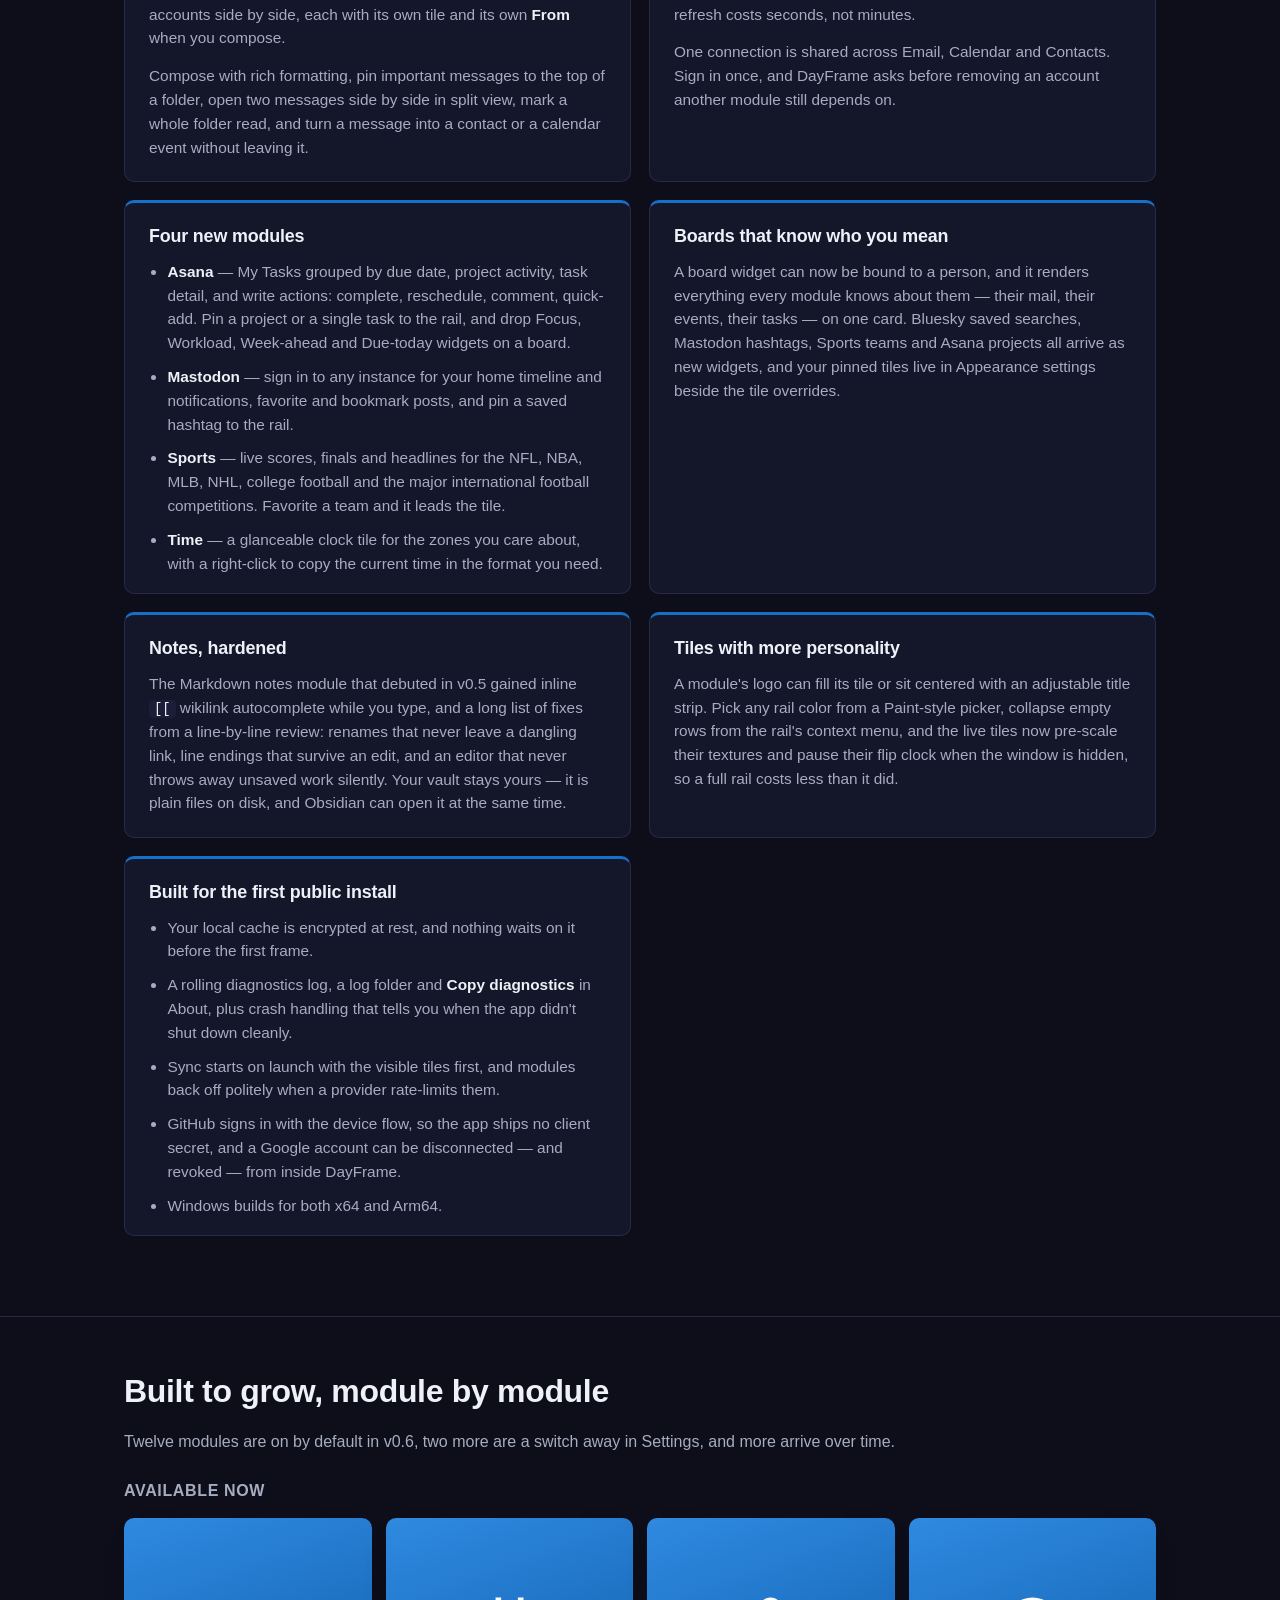
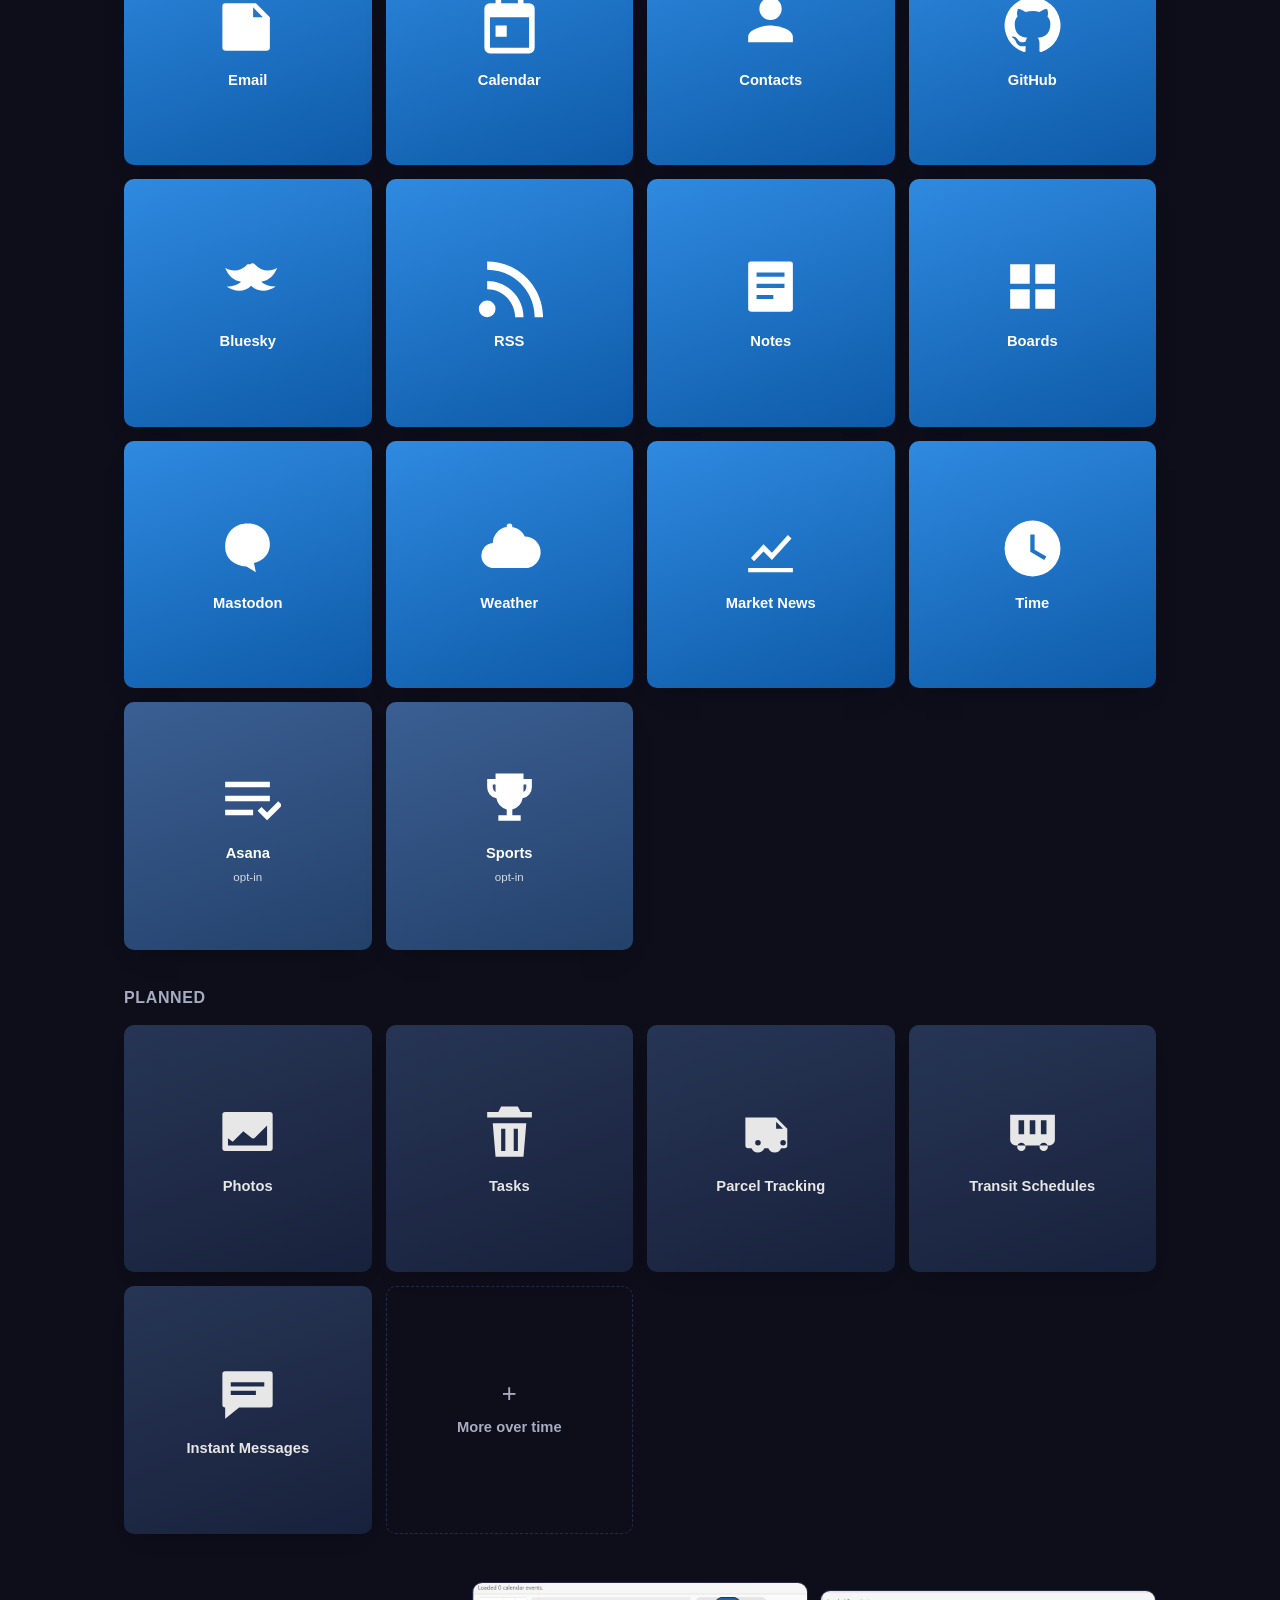
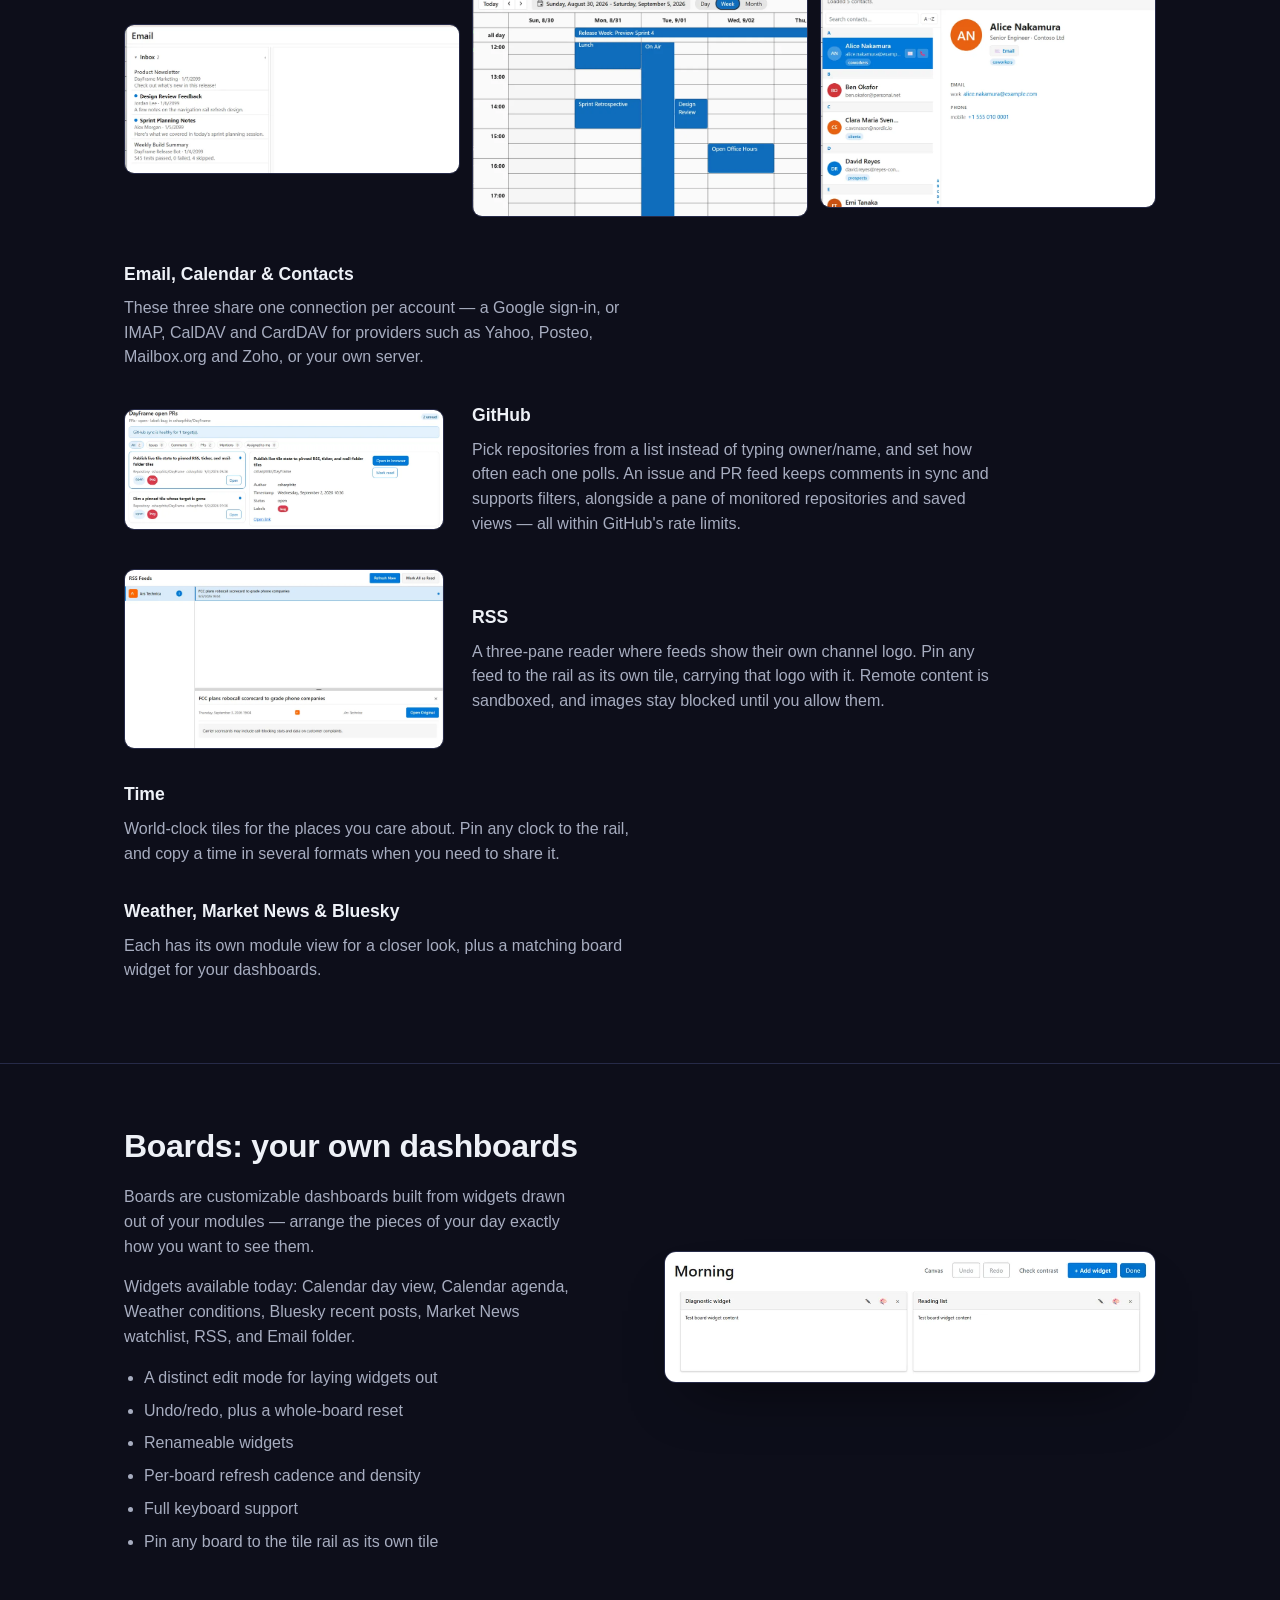
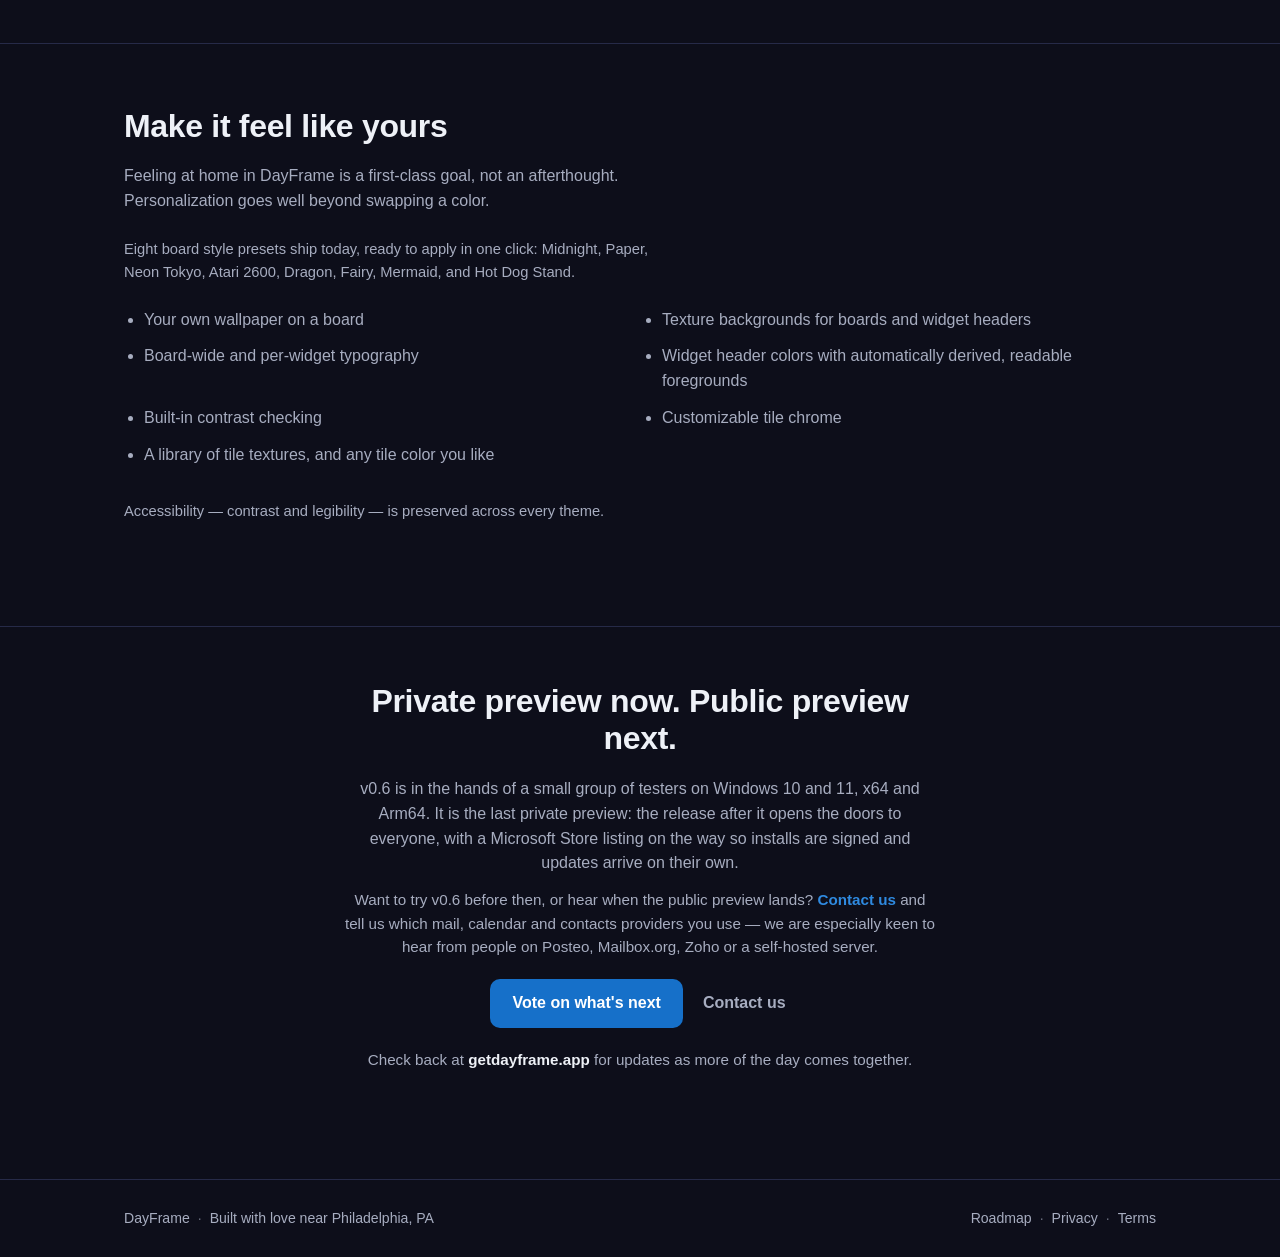
==== commit 2beec988: "Merge main into v0.6-update Resolves the conflicts with the v0.4 site update, Google disclosure and " ====
--- a/site/index.html
+++ b/site/index.html
@@ -16,18 +16,19 @@
 <meta property="og:site_name" content="DayFrame" />
 <meta property="og:url" content="https://getdayframe.app/" />
 <meta property="og:title" content="DayFrame — Your day, in one frame" />
-<meta property="og:description" content="A desktop app for Windows and Mac that brings your email, calendar, contacts, notes, boards, and more together behind one familiar shell with a live-tile navigation rail. Now in private preview (v0.6)." />
+<meta property="og:description" content="A desktop app for Windows that brings your email, calendar, contacts, notes, boards, and more together behind one familiar shell with a live-tile navigation rail. Now in private preview (v0.6)." />
 <meta property="og:image" content="https://getdayframe.app/img/og-image.png" />
 <meta property="og:image:width" content="1200" />
 <meta property="og:image:height" content="630" />
-<meta property="og:image:alt" content="DayFrame live-tile navigation rail with Email, Calendar, Contacts, Photos, and RSS tiles" />
+<meta property="og:image:alt" content="DayFrame brand graphic showing the live-tile navigation rail concept with Email, Calendar, and Contacts tiles beside the tagline 'Your day, in one frame.'" />
 
 <meta name="twitter:card" content="summary_large_image" />
 <meta name="twitter:title" content="DayFrame — Your day, in one frame" />
-<meta name="twitter:description" content="A desktop app for Windows and Mac that brings your email, calendar, contacts, notes, boards, and more together behind one familiar shell with a live-tile navigation rail. Now in private preview (v0.6)." />
+<meta name="twitter:description" content="A desktop app for Windows that brings your email, calendar, contacts, notes, boards, and more together behind one familiar shell with a live-tile navigation rail. Now in private preview (v0.6)." />
 <meta name="twitter:image" content="https://getdayframe.app/img/og-image.png" />
 
 <link rel="stylesheet" href="css/style.css" />
+<script src="js/lightbox.js" defer></script>
 </head>
 <body>
 
@@ -37,8 +38,9 @@
       <span class="brand-mark" aria-hidden="true"></span>
       <span class="brand-name">DayFrame</span>
     </div>
-    <nav class="header-nav" aria-label="Site">
+    <nav class="header-links" aria-label="Site">
       <a class="header-link" href="#whats-new">What's new in v0.6</a>
+      <a class="roadmap-link" href="https://feedback.getdayframe.app" target="_blank" rel="noopener">Roadmap</a>
       <a class="pill" href="#preview">Private preview · v0.6</a>
     </nav>
   </div>
@@ -51,19 +53,20 @@
       <div class="hero-copy">
         <h1>Your day at a glance. Your world in tiles.</h1>
         <p class="lede">
-          DayFrame is a desktop-first app for Windows and Mac that brings your email, calendar, contacts,
+          DayFrame is a desktop-first app for Windows that brings your email, calendar, contacts,
           and more together in one place — with a friendly layout and a
           Windows&nbsp;Phone-inspired live tile navigation rail for switching between modules.
+          Mac support is planned.
         </p>
         <div class="hero-actions">
           <a class="cta" href="#whats-new">See what's new in v0.6</a>
-          <a class="cta cta-secondary" href="#preview">Join the preview</a>
+          <a class="cta cta-outline" href="#preview">Join the preview</a>
         </div>
       </div>
       <div class="hero-shot">
-        <div class="shot-frame">
-          <img src="img/app-screenshot.png" alt="DayFrame prototype showing the live tile navigation rail with Calendar, Contacts, and Email tiles beside a calendar day view" />
-        </div>
+        <button type="button" class="shot-frame shot-trigger" aria-label="View larger image">
+          <img src="img/app-screenshot.png" alt="DayFrame's live tile navigation rail with purple Calendar and Contacts tiles, a blue Email tile, and a green Bluesky tile, beside a Calendar day view" />
+        </button>
       </div>
     </div>
   </section>
@@ -74,8 +77,12 @@
       <p>
         Instead of juggling separate apps, DayFrame gives every part of your personal world a
         home behind a single shell. A persistent tile rail on the left keeps your modules one
-        tap away — bold, square, unmistakably blue — while the main pane shows whatever you're
+        tap away — bold, square, and yours to color — while the main pane shows whatever you're
         focused on right now.
+      </p>
+      <p>
+        Pinning goes deeper than modules, too. A single RSS feed, a board, a world clock — pin
+        any of them straight to the rail and it becomes its own live tile.
       </p>
 			<p>
 				We want you to feel at home in DayFrame, so even if you don't like the colors or fonts in
@@ -172,8 +179,8 @@
         <article class="feature">
           <h3>Tiles with more personality</h3>
           <p>
-            A module's logo can fill its tile or sit centred with an adjustable title strip. Pick
-            any rail colour from a Paint-style picker, collapse empty rows from the rail's context
+            A module's logo can fill its tile or sit centered with an adjustable title strip. Pick
+            any rail color from a Paint-style picker, collapse empty rows from the rail's context
             menu, and the live tiles now pre-scale their textures and pause their flip clock when
             the window is hidden, so a full rail costs less than it did.
           </p>
@@ -202,8 +209,10 @@
       <h2>Built to grow, module by module</h2>
       <p class="modules-lede">
         Twelve modules are on by default in v0.6, two more are a switch away in Settings, and more
-        arrive over time:
-      </p>
+        arrive over time.
+      </p>
+
+      <h3 class="modules-group-h">Available now</h3>
       <div class="tile-grid">
 
         <div class="tile tile-live">
@@ -227,42 +236,42 @@
         </div>
 
         <div class="tile tile-live">
-          <svg viewBox="0 0 24 24" aria-hidden="true"><path d="M5 3h11l3 3v15a1 1 0 0 1-1 1H5a1 1 0 0 1-1-1V4a1 1 0 0 1 1-1zm2 5v1.5h10V8H7zm0 4v1.5h10V12H7zm0 4v1.5h7V16H7z"/></svg>
+          <svg viewBox="0 0 24 24" aria-hidden="true"><path d="M12 4c-2.2 2.6-5.6 2.9-8 1.3 1 2.7 3 4.6 5.7 5-1.1 1-2.9 1.7-5.2 1.7 2.8 2 6.5 2.1 8.8-.3 2.3 2.4 6 2.3 8.8.3-2.3 0-4.1-.7-5.2-1.7 2.7-.4 4.7-2.3 5.7-5-2.4 1.6-5.8 1.3-8-1.3-.4-.4-1.2-.4-1.6 0z"/></svg>
+          <span>Bluesky</span>
+        </div>
+
+        <div class="tile tile-live">
+          <svg viewBox="0 0 24 24" aria-hidden="true"><path d="M4 17a3 3 0 1 1 0 6 3 3 0 0 1 0-6zm0-7c7.18 0 13 5.82 13 13h-3c0-5.52-4.48-10-10-10v-3zm0-7c11.05 0 20 8.95 20 20h-3c0-9.39-7.61-17-17-17V3z"/></svg>
+          <span>RSS</span>
+        </div>
+
+        <div class="tile tile-live">
+          <svg viewBox="0 0 24 24" aria-hidden="true"><path d="M5 3h14a1 1 0 0 1 1 1v16a1 1 0 0 1-1 1H5a1 1 0 0 1-1-1V4a1 1 0 0 1 1-1zm2 4v1.5h10V7H7zm0 4v1.5h10V11H7zm0 4v1.5h6V15H7z"/></svg>
           <span>Notes</span>
         </div>
 
         <div class="tile tile-live">
-          <svg viewBox="0 0 24 24" aria-hidden="true"><path d="M3 3h8v8H3V3zm10 0h8v5h-8V3zM3 13h5v8H3v-8zm7 0h11v8H10v-8zm3-3h8v1.5h-8V10z"/></svg>
+          <svg viewBox="0 0 24 24" aria-hidden="true"><path d="M4 4h7v7H4V4zm9 0h7v7h-7V4zM4 13h7v7H4v-7zm9 0h7v7h-7v-7z"/></svg>
           <span>Boards</span>
         </div>
 
         <div class="tile tile-live">
-          <svg viewBox="0 0 24 24" aria-hidden="true"><path d="M4 4a16 16 0 0 1 16 16h-3A13 13 0 0 0 4 7V4zm0 6a10 10 0 0 1 10 10h-3a7 7 0 0 0-7-7v-3zm2 8a2 2 0 1 1 0 4 2 2 0 0 1 0-4z"/></svg>
-          <span>RSS</span>
-        </div>
-
-        <div class="tile tile-live">
-          <svg viewBox="0 0 24 24" aria-hidden="true"><path d="M12 11c-1.2-2.6-4-6-6.5-7.2C3.8 3 3 3.7 3 5.3c0 3.4 1.3 7 4.4 7.9-1.6.3-3.1 1.4-2.6 3.2.6 2.2 3.7 2.6 6.2.3.4-.4.7-.8 1-1.3.3.5.6.9 1 1.3 2.5 2.3 5.6 1.9 6.2-.3.5-1.8-1-2.9-2.6-3.2 3.1-.9 4.4-4.5 4.4-7.9 0-1.6-.8-2.3-2.5-1.5C16 5 13.2 8.4 12 11z"/></svg>
-          <span>Bluesky</span>
-        </div>
-
-        <div class="tile tile-live">
-          <svg viewBox="0 0 24 24" aria-hidden="true"><path d="M12 2c5 0 8 2.2 8 7v4.5c0 3.6-2.3 5.5-6.5 5.5l-.5 2.5c-2.2 0-4-.5-5.3-1.4C5.2 18.5 4 16.3 4 13.5V9c0-4.8 3-7 8-7zm-4 6.5v5h2v-4.3c0-.8.5-1.2 1-1.2s1 .4 1 1.2v2.3h2v-2.3c0-.8.5-1.2 1-1.2s1 .4 1 1.2v4.3h2v-5c0-1.8-1.2-2.7-2.6-2.7-1 0-1.8.5-2.4 1.3-.6-.8-1.4-1.3-2.4-1.3C9.2 5.8 8 6.7 8 8.5z"/></svg>
+          <svg viewBox="0 0 24 24" aria-hidden="true"><path d="M12 3c4.5 0 8 3 8 7.5 0 3.6-2.4 5.9-5.7 6.7l.7 3.3-3.4-2.1c-4.7-.3-7.6-3.2-7.6-6.9C4 6 7.5 3 12 3z"/></svg>
           <span>Mastodon</span>
         </div>
 
         <div class="tile tile-live">
-          <svg viewBox="0 0 24 24" aria-hidden="true"><path d="M7 18a5 5 0 0 1-.7-9.95A6.5 6.5 0 0 1 18.8 9.6 4.25 4.25 0 0 1 18 18H7zm-1-9.5a1 1 0 1 0 0 2 1 1 0 0 0 0-2z"/><path d="M8 20h2l-1 2H7l1-2zm4 0h2l-1 2h-2l1-2zm4 0h2l-1 2h-2l1-2z"/></svg>
+          <svg viewBox="0 0 24 24" aria-hidden="true"><path d="M6.5 19a4.5 4.5 0 0 1-.5-8.98 6 6 0 0 1 11.44-2.36A4.5 4.5 0 0 1 17.5 19h-11zM12 3a1 1 0 0 1 1 1v1a1 1 0 1 1-2 0V4a1 1 0 0 1 1-1z"/></svg>
           <span>Weather</span>
         </div>
 
         <div class="tile tile-live">
-          <svg viewBox="0 0 24 24" aria-hidden="true"><path d="M3 17l5-6 4 3 4-6 5 4v2l-5-4-4 6-4-3-5 6v-2zm0 2h18v2H3v-2z"/></svg>
+          <svg viewBox="0 0 24 24" aria-hidden="true"><path d="M4 19h16v1.5H4V19zm1-3.6 4.5-4.9 3 3 5.7-6.3 1.3 1.2-7 7.7-3-3L6.1 16.6 5 15.4z"/></svg>
           <span>Market&nbsp;News</span>
         </div>
 
         <div class="tile tile-live">
-          <svg viewBox="0 0 24 24" aria-hidden="true"><path d="M12 2a10 10 0 1 1 0 20 10 10 0 0 1 0-20zm0 2a8 8 0 1 0 0 16 8 8 0 0 0 0-16zm-.75 3h1.5v5.3l3.6 2.1-.75 1.3-4.35-2.55V7z"/></svg>
+          <svg viewBox="0 0 24 24" aria-hidden="true"><path d="M12 2a10 10 0 1 0 0 20 10 10 0 0 0 0-20zm.75 5v5.4l4.2 2.5-.75 1.25-5-3V7h1.55z"/></svg>
           <span>Time</span>
         </div>
 
@@ -278,19 +287,192 @@
           <small>opt-in</small>
         </div>
 
+      </div>
+
+      <h3 class="modules-group-h modules-group-h-planned">Planned</h3>
+      <div class="tile-grid">
+
         <div class="tile tile-muted">
           <svg viewBox="0 0 24 24" aria-hidden="true"><path d="M4 5h16a1 1 0 0 1 1 1v12a1 1 0 0 1-1 1H4a1 1 0 0 1-1-1V6a1 1 0 0 1 1-1zm1 2v10h14V9.83l-4.29 4.3a1 1 0 0 1-1.32.08l-2.9-2.32-3.79 3.8L5 14.4V7zm3 1a2 2 0 1 1 0 4 2 2 0 0 1 0-4z"/></svg>
           <span>Photos</span>
-          <small>planned</small>
+        </div>
+
+        <div class="tile tile-muted">
+          <svg viewBox="0 0 24 24" aria-hidden="true"><path d="M9 3h6l1 2h4v2H4V5h4l1-2zm-3 6h12l-1 12H7L6 9zm3 2v8h1.5v-8H9zm4.5 0v8H15v-8h-1.5z"/></svg>
+          <span>Tasks</span>
+        </div>
+
+        <div class="tile tile-muted">
+          <svg viewBox="0 0 24 24" aria-hidden="true"><path d="M3 7h11l4 4v6a1 1 0 0 1-1 1h-1.2a2.5 2.5 0 0 1-4.6 0H9.8a2.5 2.5 0 0 1-4.6 0H4a1 1 0 0 1-1-1V7zm11 1.5V11h2.5L14 8.5zM7.5 17a1 1 0 1 0 0-2 1 1 0 0 0 0 2zm9 0a1 1 0 1 0 0-2 1 1 0 0 0 0 2z"/></svg>
+          <span>Parcel&nbsp;Tracking</span>
+        </div>
+
+        <div class="tile tile-muted">
+          <svg viewBox="0 0 24 24" aria-hidden="true"><path d="M4 6h16v9a2 2 0 0 1-2 2H6a2 2 0 0 1-2-2V6zm3 2v5h2V8H7zm4 0v5h2V8h-2zm4 0v5h2V8h-2zM8 19a1.5 1.5 0 1 0 0-3 1.5 1.5 0 0 0 0 3zm8 0a1.5 1.5 0 1 0 0-3 1.5 1.5 0 0 0 0 3z"/></svg>
+          <span>Transit&nbsp;Schedules</span>
         </div>
 
         <div class="tile tile-muted">
           <svg viewBox="0 0 24 24" aria-hidden="true"><path d="M4 4h16a1 1 0 0 1 1 1v11a1 1 0 0 1-1 1H9l-5 4v-4H4a1 1 0 0 1-1-1V5a1 1 0 0 1 1-1zm2 4v1.5h12V8H6zm0 3v1.5h9V11H6z"/></svg>
           <span>Instant&nbsp;Messages</span>
-          <small>planned</small>
-        </div>
-
-      </div>
+        </div>
+
+        <div class="tile tile-more">
+          <span class="more-mark" aria-hidden="true">+</span>
+          <span>More over time</span>
+        </div>
+
+      </div>
+
+      <div class="module-blurbs">
+
+        <div class="blurb blurb-trio">
+          <div class="trio-shots">
+            <button type="button" class="shot-trigger" aria-label="View larger image">
+              <picture>
+                <source srcset="img/screens/module-email.webp" type="image/webp" />
+                <img src="img/screens/module-email.png" alt="DayFrame's Email module showing an inbox list with sample messages next to an empty reading pane" loading="lazy" />
+              </picture>
+            </button>
+            <button type="button" class="shot-trigger" aria-label="View larger image">
+              <picture>
+                <source srcset="img/screens/module-calendar.webp" type="image/webp" />
+                <img src="img/screens/module-calendar.png" alt="DayFrame's Calendar module showing a week view with sample events" loading="lazy" />
+              </picture>
+            </button>
+            <button type="button" class="shot-trigger" aria-label="View larger image">
+              <picture>
+                <source srcset="img/screens/module-contacts.webp" type="image/webp" />
+                <img src="img/screens/module-contacts.png" alt="DayFrame's Contacts module showing a sample contact list next to a contact detail card" loading="lazy" />
+              </picture>
+            </button>
+          </div>
+          <div class="blurb-text">
+            <h3>Email, Calendar &amp; Contacts</h3>
+            <p>
+              These three share one connection per account — a Google sign-in, or IMAP, CalDAV
+              and CardDAV for providers such as Yahoo, Posteo, Mailbox.org and Zoho, or your own
+              server.
+            </p>
+          </div>
+        </div>
+
+        <div class="blurb blurb-shot">
+          <button type="button" class="shot-trigger" aria-label="View larger image">
+            <picture>
+              <source srcset="img/screens/github-views.webp" type="image/webp" />
+              <img src="img/screens/github-views.png" alt="DayFrame's GitHub module showing an open-PR list with labels next to a detail pane for a pull request" loading="lazy" />
+            </picture>
+          </button>
+          <div class="blurb-text">
+            <h3>GitHub</h3>
+            <p>
+              Pick repositories from a list instead of typing owner/name, and set how often
+              each one polls. An issue and PR feed keeps comments in sync and supports filters,
+              alongside a pane of monitored repositories and saved views — all within
+              GitHub's rate limits.
+            </p>
+          </div>
+        </div>
+
+        <div class="blurb blurb-shot">
+          <button type="button" class="shot-trigger" aria-label="View larger image">
+            <picture>
+              <source srcset="img/screens/rss-feed-list.webp" type="image/webp" />
+              <img src="img/screens/rss-feed-list.png" alt="DayFrame's RSS module in a three-pane layout: feed list with channel icon, headline list, and an open article" loading="lazy" />
+            </picture>
+          </button>
+          <div class="blurb-text">
+            <h3>RSS</h3>
+            <p>
+              A three-pane reader where feeds show their own channel logo. Pin any feed to the
+              rail as its own tile, carrying that logo with it. Remote content is sandboxed,
+              and images stay blocked until you allow them.
+            </p>
+          </div>
+        </div>
+
+        <div class="blurb blurb-text-only">
+          <div class="blurb-text">
+            <h3>Time</h3>
+            <p>
+              World-clock tiles for the places you care about. Pin any clock to the rail, and
+              copy a time in several formats when you need to share it.
+            </p>
+          </div>
+        </div>
+
+        <div class="blurb blurb-text-only">
+          <div class="blurb-text">
+            <h3>Weather, Market News &amp; Bluesky</h3>
+            <p>
+              Each has its own module view for a closer look, plus a matching board widget for
+              your dashboards.
+            </p>
+          </div>
+        </div>
+
+      </div>
+    </div>
+  </section>
+
+  <section class="boards" id="boards">
+    <div class="wrap boards-inner">
+      <div class="boards-copy">
+        <h2>Boards: your own dashboards</h2>
+        <p>
+          Boards are customizable dashboards built from widgets drawn out of your modules —
+          arrange the pieces of your day exactly how you want to see them.
+        </p>
+        <p class="boards-widgets">
+          Widgets available today: Calendar day view, Calendar agenda, Weather conditions,
+          Bluesky recent posts, Market News watchlist, RSS, and Email folder.
+        </p>
+        <ul class="feature-list">
+          <li>A distinct edit mode for laying widgets out</li>
+          <li>Undo/redo, plus a whole-board reset</li>
+          <li>Renameable widgets</li>
+          <li>Per-board refresh cadence and density</li>
+          <li>Full keyboard support</li>
+          <li>Pin any board to the tile rail as its own tile</li>
+        </ul>
+      </div>
+      <div class="boards-shot">
+        <button type="button" class="shot-frame shot-trigger" aria-label="View larger image">
+          <picture>
+            <source srcset="img/screens/boards-edit.webp" type="image/webp" />
+            <img src="img/screens/boards-edit.png" alt="A DayFrame board in edit mode, with Undo, Redo, Check contrast, and Add widget controls above two renameable widgets" loading="lazy" />
+          </picture>
+        </button>
+      </div>
+    </div>
+  </section>
+
+  <section class="personalization" id="personalization">
+    <div class="wrap">
+      <h2>Make it feel like yours</h2>
+      <p>
+        Feeling at home in DayFrame is a first-class goal, not an afterthought. Personalization
+        goes well beyond swapping a color.
+      </p>
+
+      <p class="preset-more">
+        Eight board style presets ship today, ready to apply in one click: Midnight, Paper,
+        Neon Tokyo, Atari 2600, Dragon, Fairy, Mermaid, and Hot&nbsp;Dog&nbsp;Stand.
+      </p>
+
+      <ul class="feature-list feature-list-grid">
+        <li>Your own wallpaper on a board</li>
+        <li>Texture backgrounds for boards and widget headers</li>
+        <li>Board-wide and per-widget typography</li>
+        <li>Widget header colors with automatically derived, readable foregrounds</li>
+        <li>Built-in contrast checking</li>
+        <li>Customizable tile chrome</li>
+        <li>A library of tile textures, and any tile color you like</li>
+      </ul>
+      <p class="muted">
+        Accessibility — contrast and legibility — is preserved across every theme.
+      </p>
     </div>
   </section>
 
@@ -308,6 +490,10 @@
         which mail, calendar and contacts providers you use — we are especially keen to hear
         from people on Posteo, Mailbox.org, Zoho or a self-hosted server.
       </p>
+      <div class="cta-row">
+        <a class="cta" href="https://feedback.getdayframe.app" target="_blank" rel="noopener">Vote on what's next</a>
+        <a class="cta-secondary" href="mailto:info@getdayframe.app">Contact us</a>
+      </div>
       <p class="muted">
         Check back at <strong>getdayframe.app</strong> for updates as more of the day comes
         together.
@@ -316,12 +502,24 @@
   </section>
 
 </main>
+
+<div class="lightbox" id="lightbox" hidden>
+  <button type="button" class="lightbox-close" aria-label="Close image">&times;</button>
+  <img class="lightbox-img" src="" alt="" />
+</div>
 
 <footer class="site-footer">
   <div class="wrap">
     <span>DayFrame</span>
     <span class="dot" aria-hidden="true">·</span>
-    <span>Built with love in Philadelphia, PA</span>
+    <span>Built with love near Philadelphia, PA</span>
+    <span class="footer-links">
+      <a href="https://feedback.getdayframe.app" target="_blank" rel="noopener">Roadmap</a>
+      <span class="dot" aria-hidden="true">·</span>
+      <a href="privacy.html">Privacy</a>
+      <span class="dot" aria-hidden="true">·</span>
+      <a href="terms.html">Terms</a>
+    </span>
   </div>
 </footer>
 
--- a/site/css/style.css
+++ b/site/css/style.css
@@ -82,12 +82,6 @@
   letter-spacing: -0.01em;
 }
 
-.header-nav {
-  display: flex;
-  align-items: center;
-  gap: 20px;
-}
-
 .header-link {
   color: var(--text-muted);
   text-decoration: none;
@@ -97,6 +91,24 @@
 
 .header-link:hover {
   color: var(--text);
+}
+
+.header-links {
+  display: flex;
+  align-items: center;
+  gap: 16px;
+}
+
+.roadmap-link {
+  color: var(--text-muted);
+  text-decoration: none;
+  font-weight: 600;
+  font-size: 0.92rem;
+}
+
+.roadmap-link:hover {
+  color: var(--tile-blue-light);
+  text-decoration: underline;
 }
 
 .pill {
@@ -161,14 +173,36 @@
   gap: 12px;
 }
 
-.cta-secondary {
+.cta-outline {
   background: transparent;
   color: var(--tile-blue-light);
   border: 1px solid var(--tile-blue-dark);
 }
 
-.cta-secondary:hover {
+.cta-outline:hover {
   background: rgba(22, 112, 201, 0.16);
+}
+
+.shot-trigger {
+  display: block;
+  width: 100%;
+  padding: 0;
+  margin: 0;
+  border: 0;
+  background: none;
+  font: inherit;
+  text-align: left;
+  cursor: zoom-in;
+  transition: opacity 0.15s ease;
+}
+
+.shot-trigger:hover {
+  opacity: 0.9;
+}
+
+.shot-trigger:focus-visible {
+  outline: 2px solid var(--tile-blue-light);
+  outline-offset: 2px;
 }
 
 .shot-frame {
@@ -296,10 +330,24 @@
   margin: 0 0 24px;
 }
 
+.modules-group-h {
+  font-size: 1rem;
+  font-weight: 600;
+  color: var(--text-muted);
+  text-transform: uppercase;
+  letter-spacing: 0.04em;
+  margin: 0 0 14px;
+}
+
+.modules-group-h-planned {
+  margin-top: 36px;
+}
+
 .tile-grid {
   display: grid;
   grid-template-columns: repeat(4, 1fr);
   gap: 14px;
+  margin-bottom: 8px;
 }
 
 .tile {
@@ -354,6 +402,142 @@
   line-height: 1;
 }
 
+/* Module blurbs */
+
+.module-blurbs {
+  margin-top: 48px;
+  display: flex;
+  flex-direction: column;
+  gap: 32px;
+}
+
+.blurb {
+  display: grid;
+  grid-template-columns: 320px 1fr;
+  gap: 28px;
+  align-items: center;
+}
+
+.blurb-text-only {
+  grid-template-columns: 1fr;
+}
+
+.blurb-trio {
+  grid-template-columns: 1fr;
+}
+
+.trio-shots {
+  display: grid;
+  grid-template-columns: repeat(3, 1fr);
+  gap: 12px;
+  margin-bottom: 16px;
+}
+
+.trio-shots picture,
+.trio-shots img {
+  width: 100%;
+}
+
+.blurb picture,
+.blurb img {
+  width: 100%;
+}
+
+.blurb .shot-frame,
+.blurb picture {
+  border: 1px solid var(--border);
+  border-radius: var(--radius);
+  overflow: hidden;
+  background: var(--bg-elev);
+  display: block;
+}
+
+.blurb-text h3 {
+  margin: 0 0 8px;
+  font-size: 1.1rem;
+}
+
+.blurb-text p {
+  color: var(--text-muted);
+  margin: 0;
+  max-width: 60ch;
+}
+
+/* Boards */
+
+.boards {
+  padding: 8px 0 80px;
+  border-top: 1px solid var(--border);
+}
+
+.boards-inner {
+  display: grid;
+  grid-template-columns: 1fr 1fr;
+  gap: 48px;
+  align-items: center;
+}
+
+.boards h2 {
+  font-size: clamp(1.5rem, 2.6vw, 2rem);
+  margin: 56px 0 20px;
+}
+
+.boards-copy p {
+  color: var(--text-muted);
+  max-width: 52ch;
+  margin: 0 0 16px;
+}
+
+.feature-list {
+  color: var(--text-muted);
+  margin: 0;
+  padding-left: 20px;
+}
+
+.feature-list li {
+  margin: 0 0 8px;
+}
+
+.feature-list-grid {
+  display: grid;
+  grid-template-columns: 1fr 1fr;
+  gap: 4px 24px;
+  margin: 24px 0;
+}
+
+.boards-shot .shot-frame img {
+  width: 100%;
+}
+
+/* Personalization */
+
+.personalization {
+  padding: 8px 0 80px;
+  border-top: 1px solid var(--border);
+}
+
+.personalization h2 {
+  font-size: clamp(1.5rem, 2.6vw, 2rem);
+  margin: 56px 0 20px;
+}
+
+.personalization > .wrap > p {
+  color: var(--text-muted);
+  max-width: 68ch;
+  margin: 0 0 24px;
+}
+
+.preset-more {
+  color: var(--text-muted);
+  font-size: 0.92rem;
+  margin: 0 0 32px;
+}
+
+.personalization .muted {
+  color: var(--text-muted);
+  font-size: 0.92rem;
+}
+
 /* Coming soon */
 
 .coming-soon {
@@ -389,6 +573,27 @@
   text-decoration: underline;
 }
 
+.cta-row {
+  display: flex;
+  align-items: center;
+  justify-content: center;
+  gap: 16px;
+  margin: 20px 0;
+  flex-wrap: wrap;
+}
+
+.cta-secondary {
+  color: var(--text-muted);
+  text-decoration: none;
+  font-weight: 600;
+  padding: 12px 4px;
+}
+
+.cta-secondary:hover {
+  color: var(--tile-blue-light);
+  text-decoration: underline;
+}
+
 /* Footer */
 
 .site-footer {
@@ -402,10 +607,106 @@
   display: flex;
   align-items: center;
   gap: 8px;
+  flex-wrap: wrap;
+}
+
+.footer-links {
+  display: flex;
+  align-items: center;
+  gap: 8px;
+  margin-left: auto;
+}
+
+.footer-links a {
+  color: var(--text-muted);
+  text-decoration: none;
+}
+
+.footer-links a:hover {
+  color: var(--tile-blue-light);
+  text-decoration: underline;
 }
 
 .dot {
   opacity: 0.6;
+}
+
+/* Legal pages (privacy / terms) */
+
+.legal {
+  padding: 56px 40px 96px;
+}
+
+.legal h1 {
+  font-size: clamp(1.8rem, 3.2vw, 2.4rem);
+  margin: 0 0 8px;
+}
+
+.legal .updated {
+  color: var(--text-muted);
+  font-size: 0.92rem;
+  margin: 0 0 40px;
+}
+
+.legal h2 {
+  font-size: 1.3rem;
+  margin: 40px 0 14px;
+  padding-top: 20px;
+  border-top: 1px solid var(--border);
+}
+
+.legal section:first-of-type h2 {
+  border-top: none;
+  padding-top: 0;
+}
+
+.legal p {
+  color: var(--text-muted);
+  max-width: 72ch;
+  margin: 0 0 14px;
+}
+
+.legal ul {
+  color: var(--text-muted);
+  max-width: 72ch;
+  margin: 0 0 14px;
+  padding-left: 22px;
+}
+
+.legal li {
+  margin: 0 0 6px;
+}
+
+.legal strong {
+  color: var(--text);
+}
+
+.legal a {
+  color: var(--tile-blue-light);
+}
+
+/* OAuth scope names in the Google user data section. Monospace so a reader (or a Google reviewer
+   cross-referencing the consent screen) can tell an exact scope identifier from prose. */
+.legal code {
+  font-family: "Cascadia Mono", Consolas, "Courier New", monospace;
+  font-size: 0.9em;
+  color: var(--text);
+  background: var(--bg-elev-2);
+  border: 1px solid var(--border);
+  border-radius: 4px;
+  padding: 1px 5px;
+}
+
+.back-link {
+  display: inline-block;
+  margin-bottom: 32px;
+  color: var(--text-muted);
+  text-decoration: none;
+  font-size: 0.92rem;
+}
+
+.back-link:hover {
+  color: var(--tile-blue-light);
 }
 
 /* Responsive */
@@ -423,6 +724,18 @@
     grid-template-columns: repeat(2, 1fr);
   }
 
+  .blurb {
+    grid-template-columns: 1fr;
+  }
+
+  .boards-inner {
+    grid-template-columns: 1fr;
+  }
+
+  .feature-list-grid {
+    grid-template-columns: 1fr;
+  }
+
   .feature-grid {
     grid-template-columns: 1fr;
   }
@@ -438,4 +751,75 @@
   .header-inner {
     height: 56px;
   }
-}
+
+  .header-links {
+    gap: 10px;
+  }
+
+  .roadmap-link {
+    font-size: 0.82rem;
+  }
+
+  .legal {
+    padding: 40px 20px 64px;
+  }
+}
+
+/* Lightbox */
+
+body.lightbox-open {
+  overflow: hidden;
+}
+
+.lightbox {
+  position: fixed;
+  inset: 0;
+  z-index: 100;
+  display: flex;
+  align-items: center;
+  justify-content: center;
+  padding: 40px;
+  background: rgba(6, 7, 14, 0.9);
+}
+
+.lightbox[hidden] {
+  display: none;
+}
+
+.lightbox-img {
+  max-width: 100%;
+  max-height: 100%;
+  border-radius: var(--radius);
+  box-shadow: 0 30px 80px -20px rgba(0, 0, 0, 0.7);
+}
+
+.lightbox-close {
+  position: fixed;
+  top: 20px;
+  right: 24px;
+  width: 40px;
+  height: 40px;
+  border: 1px solid var(--border);
+  border-radius: 999px;
+  background: var(--bg-elev);
+  color: var(--text);
+  font-size: 1.4rem;
+  line-height: 1;
+  cursor: pointer;
+}
+
+.lightbox-close:hover {
+  color: var(--tile-blue-light);
+  border-color: var(--tile-blue-dark);
+}
+
+.lightbox-close:focus-visible {
+  outline: 2px solid var(--tile-blue-light);
+  outline-offset: 2px;
+}
+
+@media (max-width: 420px) {
+  .lightbox {
+    padding: 20px;
+  }
+}
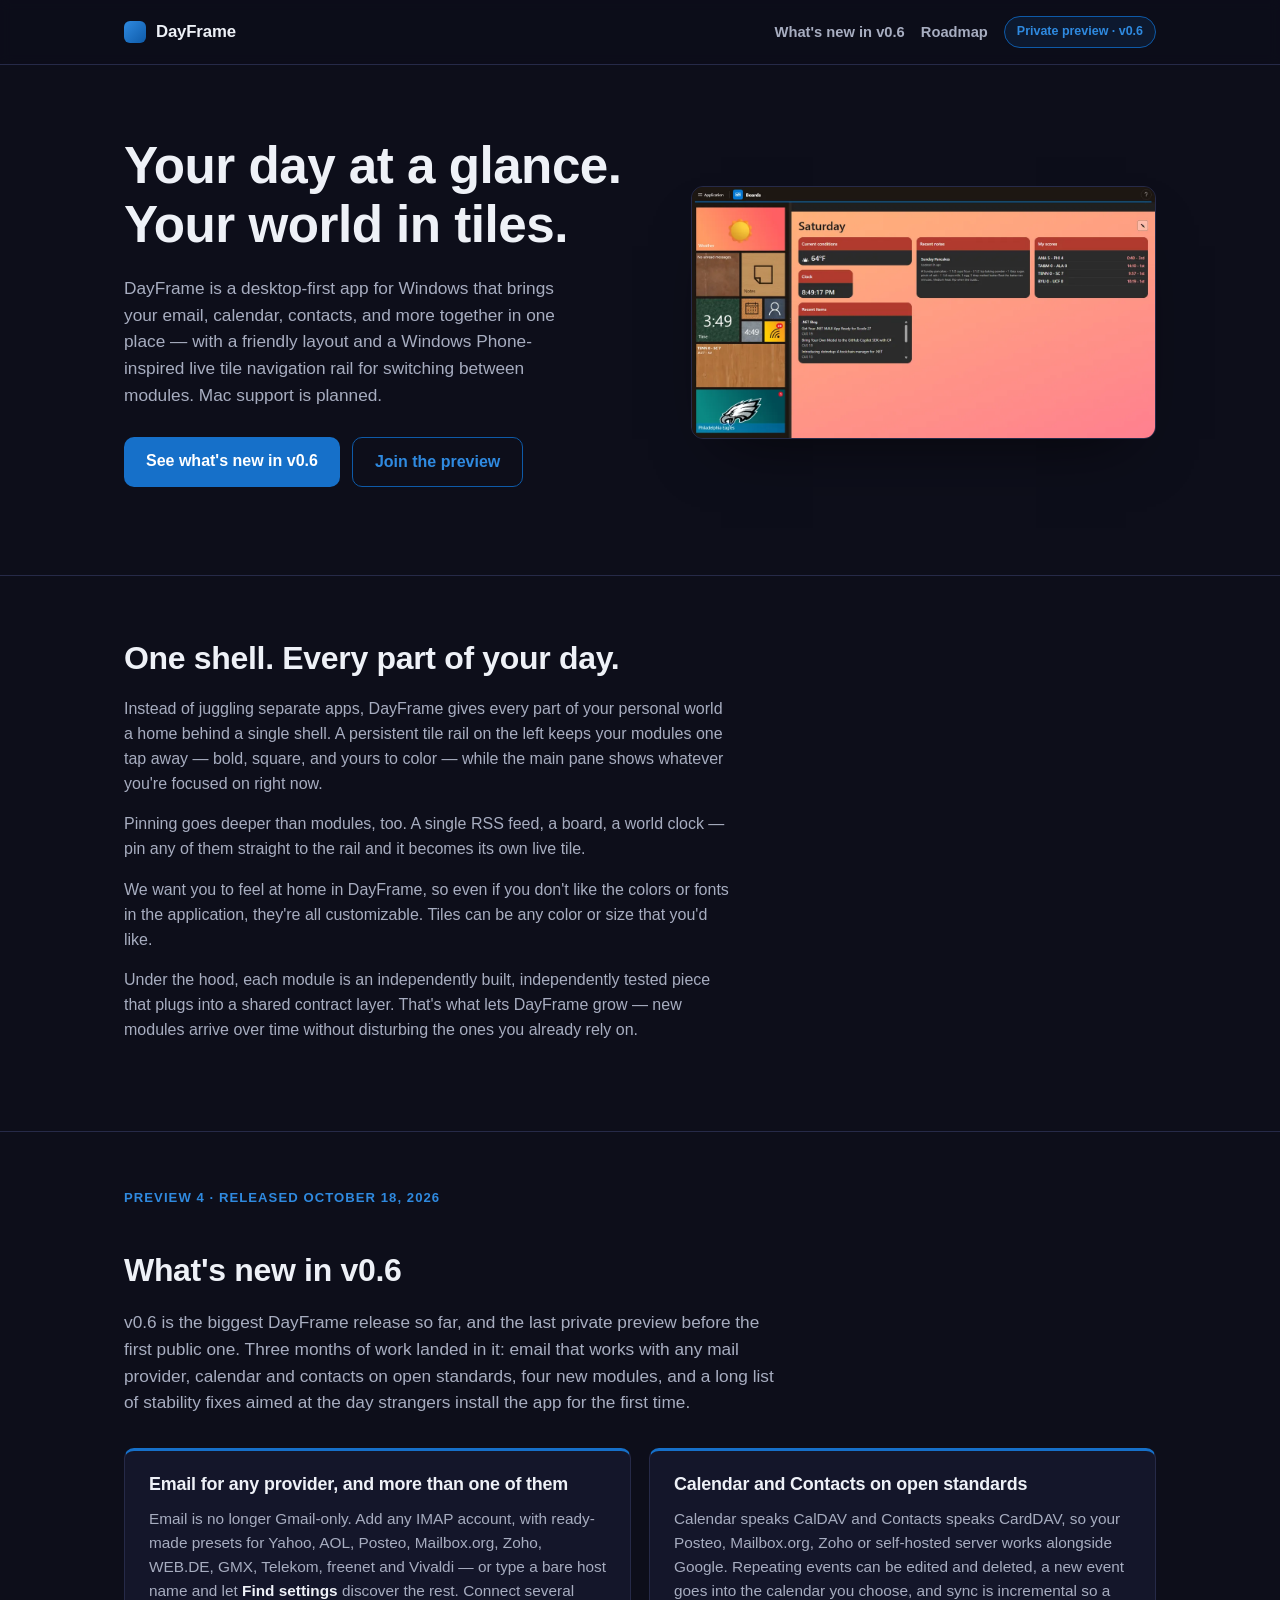
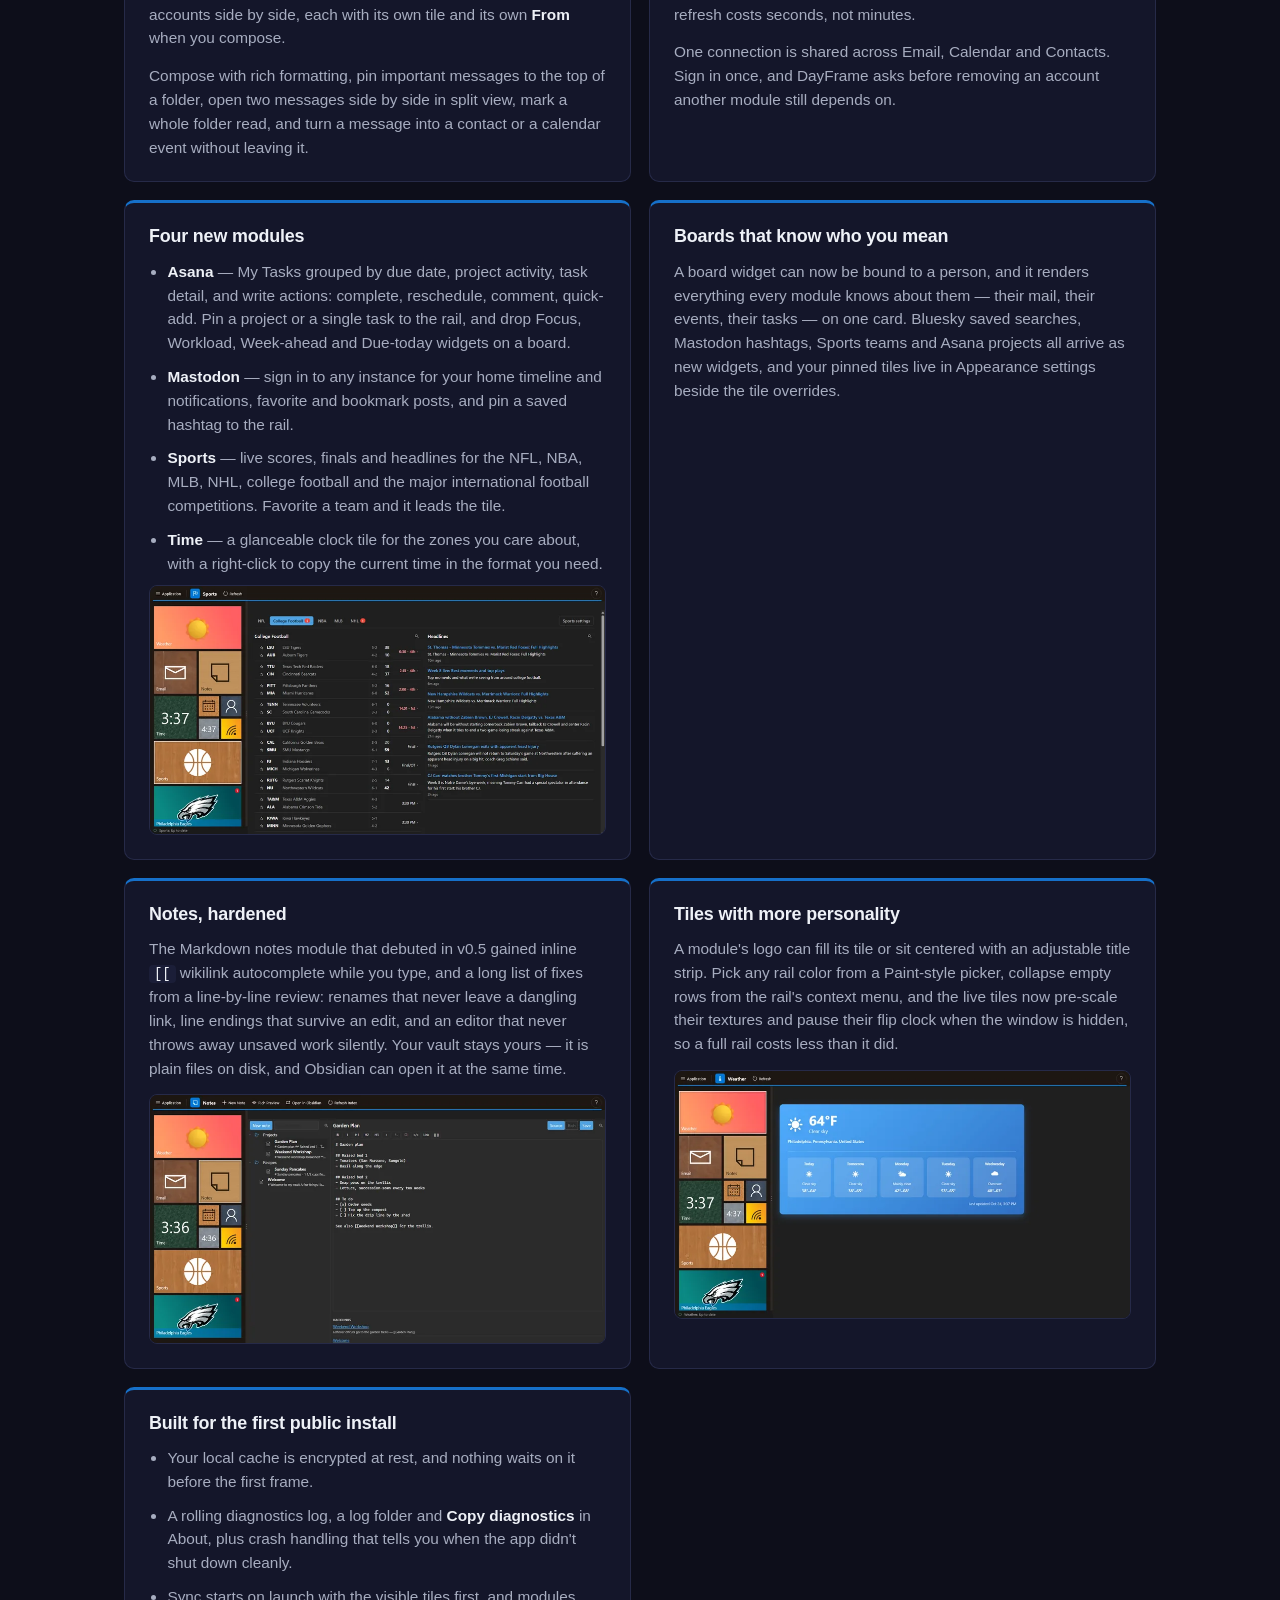
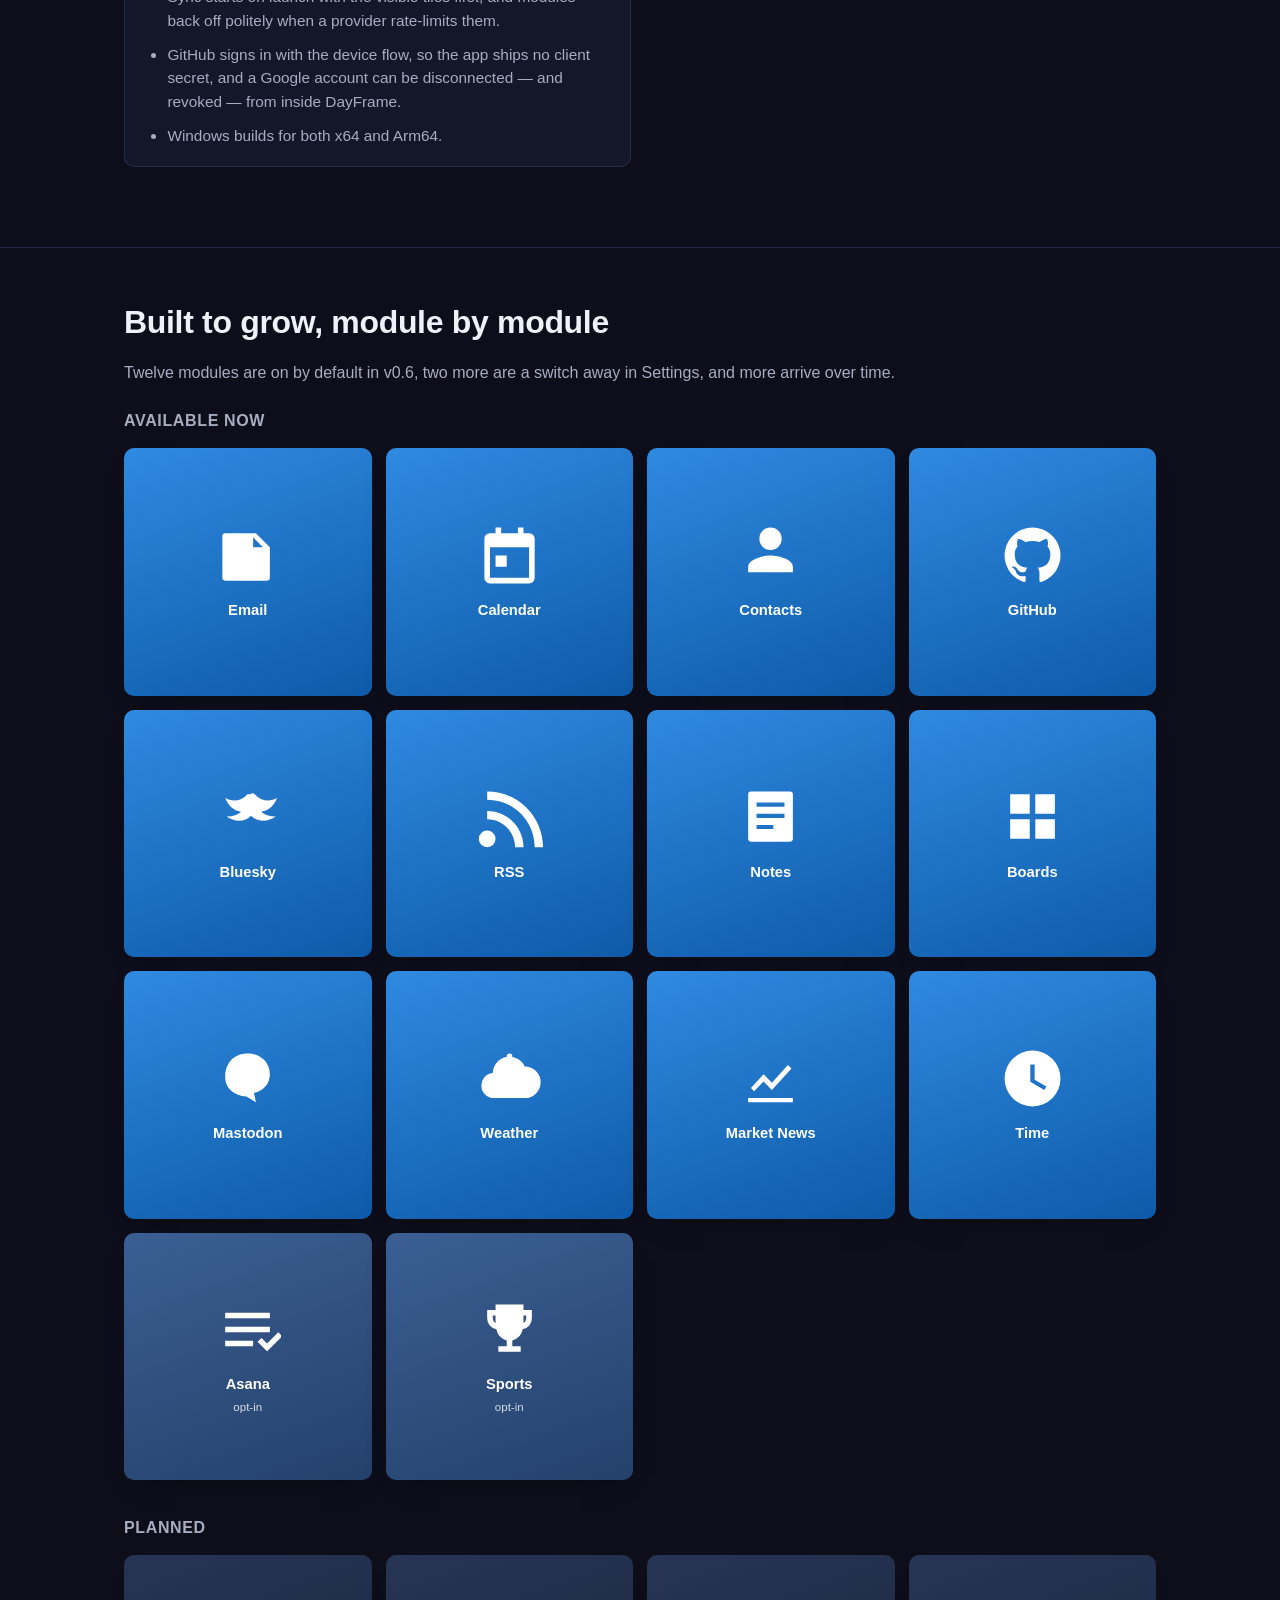
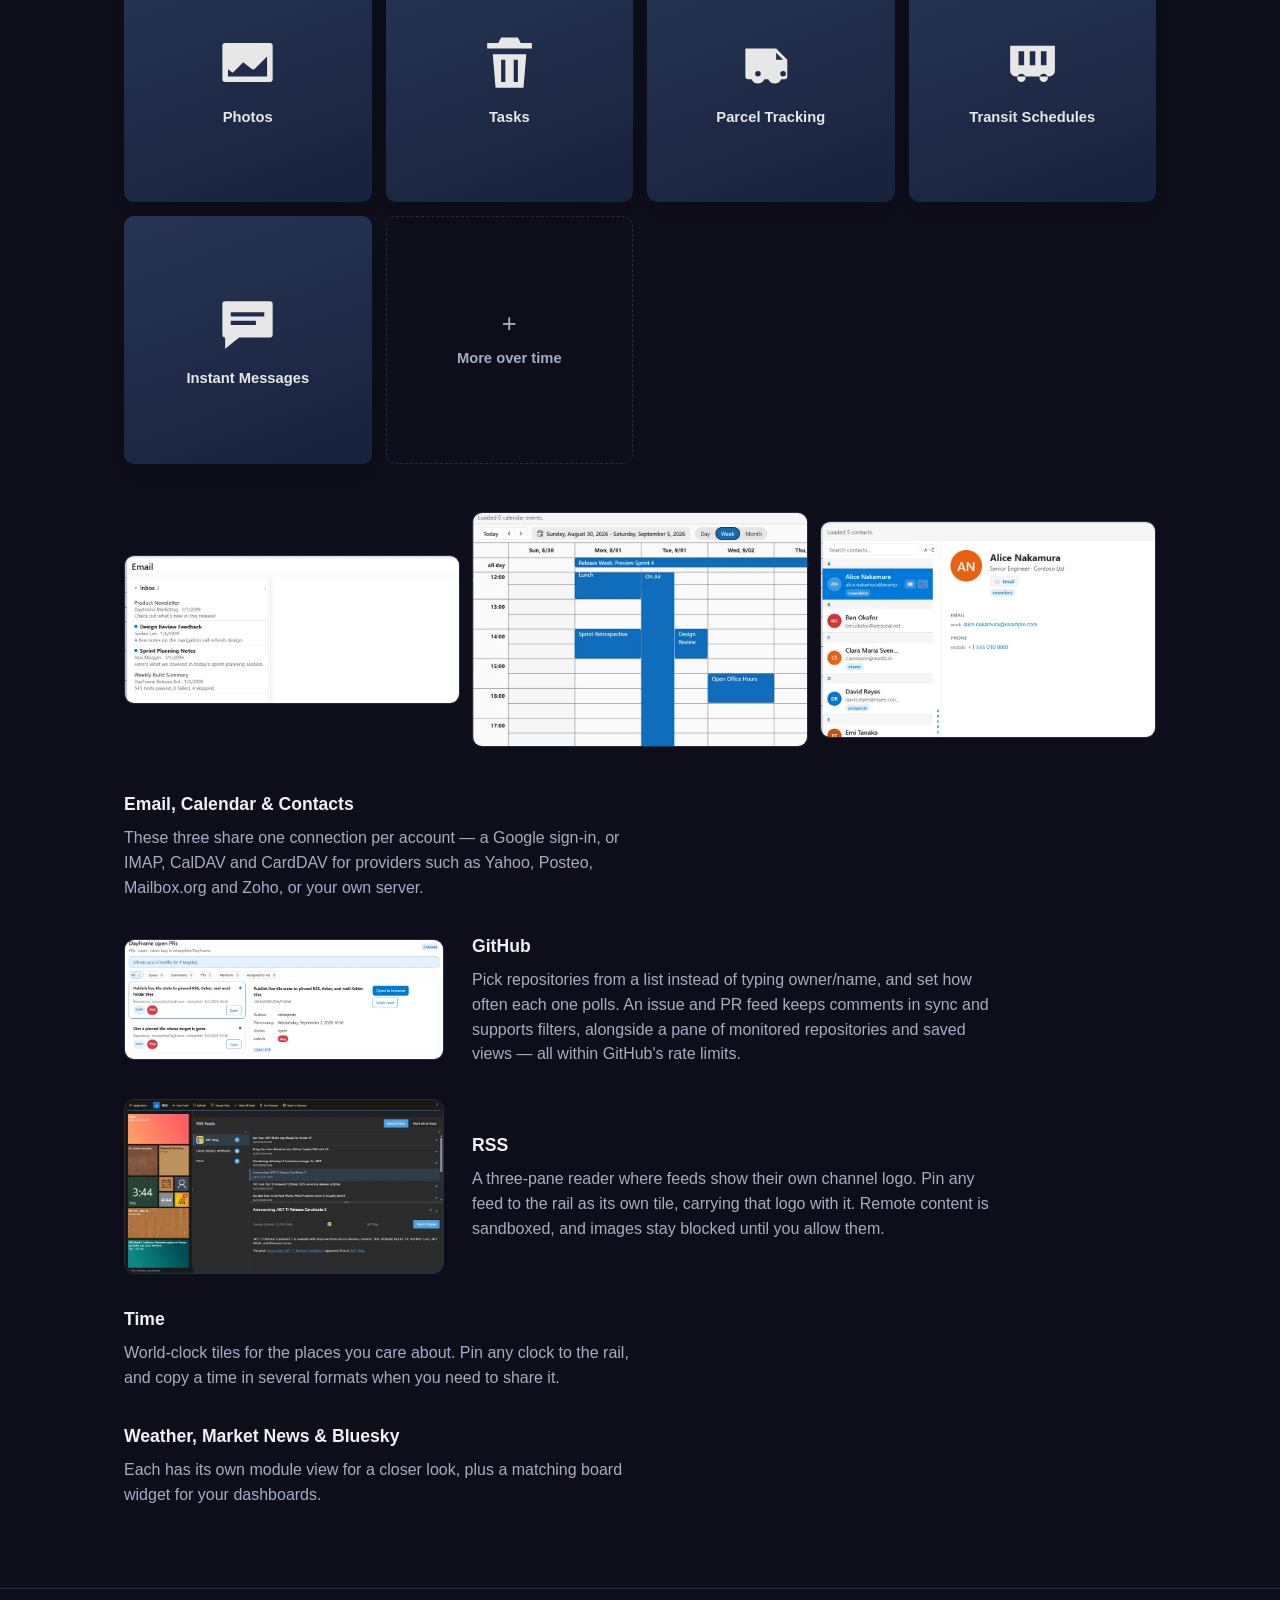
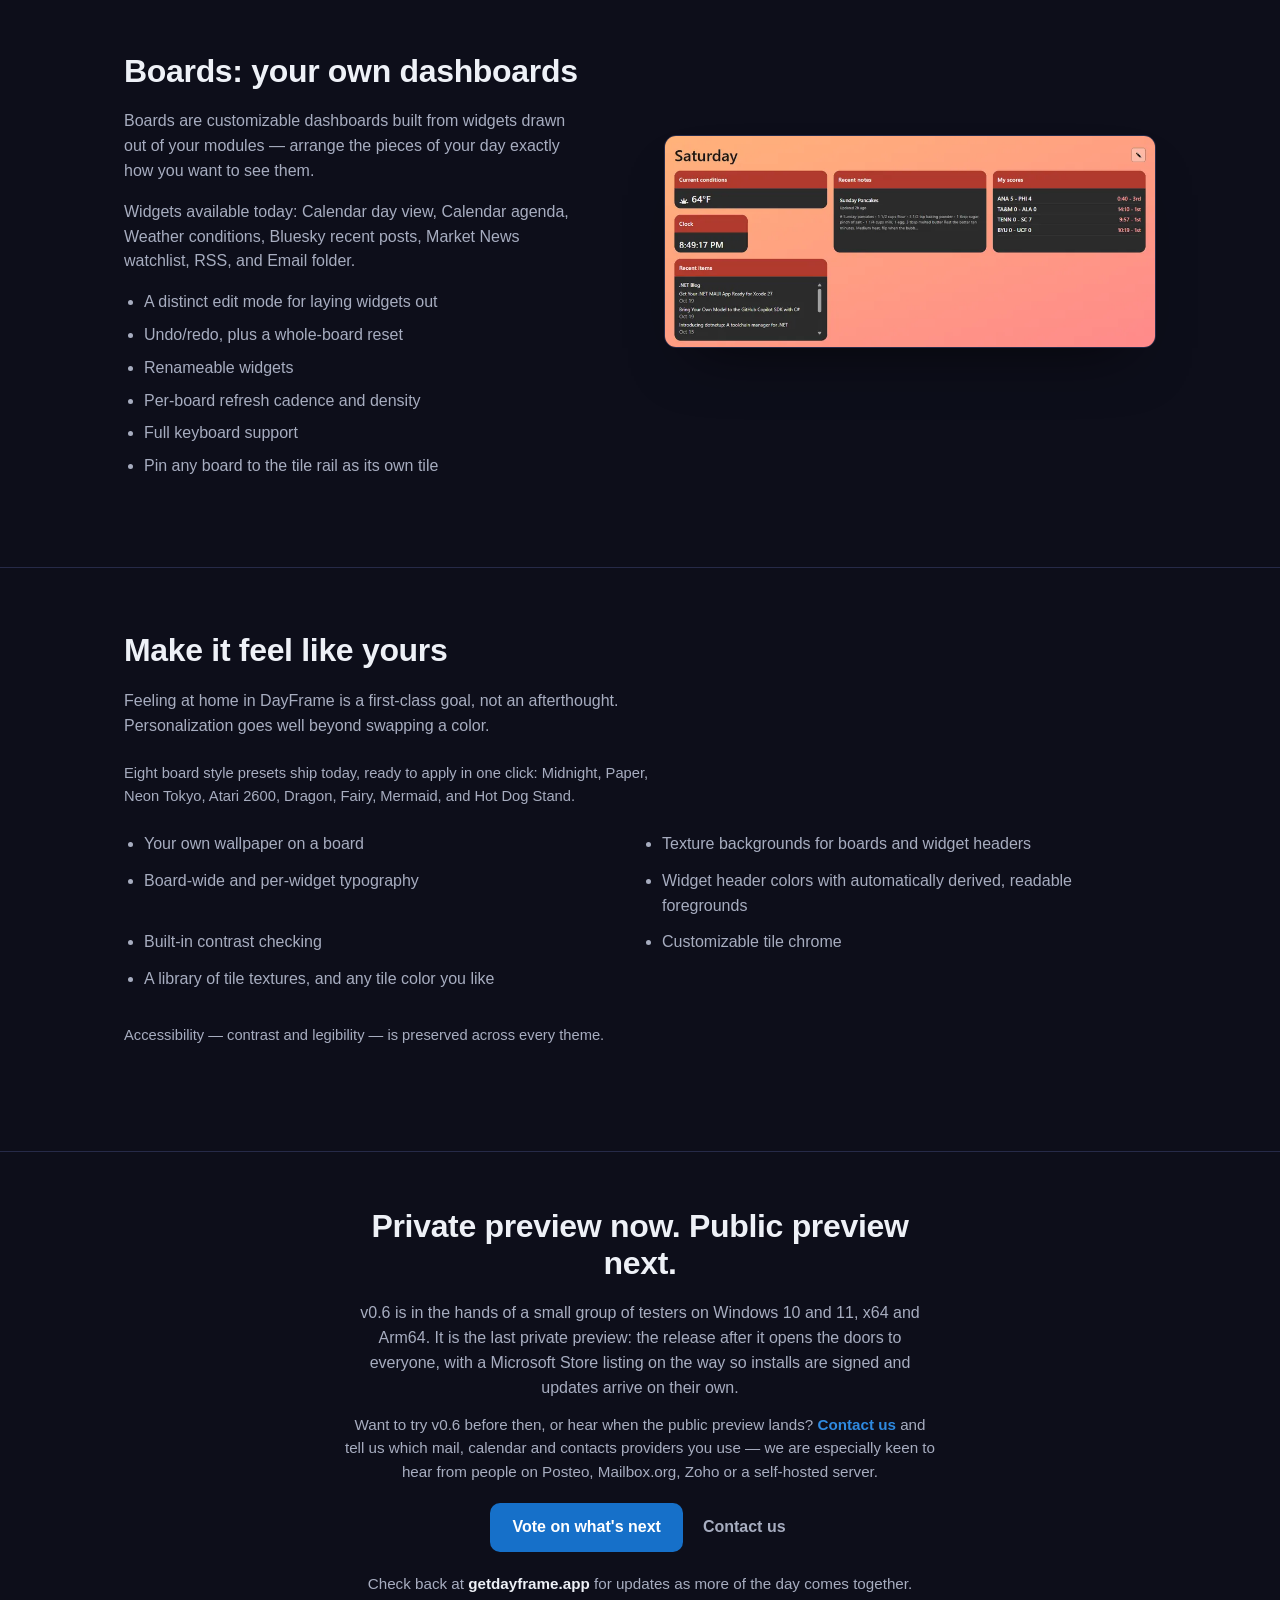
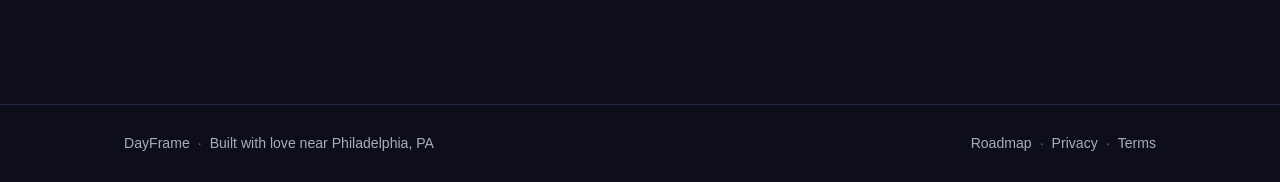
==== commit 96cfce73: "New v0.6 screenshots: themed rail hero, RSS, Boards, and What's new figures Recaptured from a clean " ====
--- a/site/index.html
+++ b/site/index.html
@@ -65,7 +65,10 @@
       </div>
       <div class="hero-shot">
         <button type="button" class="shot-frame shot-trigger" aria-label="View larger image">
-          <img src="img/app-screenshot.png" alt="DayFrame's live tile navigation rail with purple Calendar and Contacts tiles, a blue Email tile, and a green Bluesky tile, beside a Calendar day view" />
+          <picture>
+            <source srcset="img/app-screenshot.webp" type="image/webp" />
+            <img src="img/app-screenshot.png" alt="DayFrame with a personalized tile rail - a sunset-gradient Weather tile, leather Email, kraft-paper Notes, a chalkboard clock, wood-grain Sports and a pinned Philadelphia Eagles tile - beside a board of weather, clock, notes, scores and news widgets on a peach-to-pink background" />
+          </picture>
         </button>
       </div>
     </div>
@@ -153,6 +156,12 @@
             <li><strong>Time</strong> — a glanceable clock tile for the zones you care about, with
               a right-click to copy the current time in the format you need.</li>
           </ul>
+          <button type="button" class="shot-trigger feature-shot" aria-label="View larger image">
+            <picture>
+              <source srcset="img/screens/whats-new-sports.webp" type="image/webp" />
+              <img src="img/screens/whats-new-sports.png" alt="DayFrame's Sports module showing live college football scores beside a column of headlines" loading="lazy" />
+            </picture>
+          </button>
         </article>
 
         <article class="feature">
@@ -174,6 +183,12 @@
             editor that never throws away unsaved work silently. Your vault stays yours — it is
             plain files on disk, and Obsidian can open it at the same time.
           </p>
+          <button type="button" class="shot-trigger feature-shot" aria-label="View larger image">
+            <picture>
+              <source srcset="img/screens/whats-new-notes.webp" type="image/webp" />
+              <img src="img/screens/whats-new-notes.png" alt="DayFrame's Notes module with a vault of project and recipe notes, a Garden Plan note open in the editor, and its backlinks underneath" loading="lazy" />
+            </picture>
+          </button>
         </article>
 
         <article class="feature">
@@ -184,6 +199,12 @@
             menu, and the live tiles now pre-scale their textures and pause their flip clock when
             the window is hidden, so a full rail costs less than it did.
           </p>
+          <button type="button" class="shot-trigger feature-shot" aria-label="View larger image">
+            <picture>
+              <source srcset="img/screens/whats-new-tiles.webp" type="image/webp" />
+              <img src="img/screens/whats-new-tiles.png" alt="A DayFrame tile rail in a mix of sizes and materials - sunset gradient, leather, kraft paper, chalkboard, cork, denim, brushed metal and wood grain - beside the Weather module's Philadelphia forecast" loading="lazy" />
+            </picture>
+          </button>
         </article>
 
         <article class="feature">
@@ -379,7 +400,7 @@
           <button type="button" class="shot-trigger" aria-label="View larger image">
             <picture>
               <source srcset="img/screens/rss-feed-list.webp" type="image/webp" />
-              <img src="img/screens/rss-feed-list.png" alt="DayFrame's RSS module in a three-pane layout: feed list with channel icon, headline list, and an open article" loading="lazy" />
+              <img src="img/screens/rss-feed-list.png" alt="DayFrame's RSS module: a feed list with the .NET Blog's channel icon and unread counts, a headline list, and an open article below it" loading="lazy" />
             </picture>
           </button>
           <div class="blurb-text">
@@ -441,7 +462,7 @@
         <button type="button" class="shot-frame shot-trigger" aria-label="View larger image">
           <picture>
             <source srcset="img/screens/boards-edit.webp" type="image/webp" />
-            <img src="img/screens/boards-edit.png" alt="A DayFrame board in edit mode, with Undo, Redo, Check contrast, and Add widget controls above two renameable widgets" loading="lazy" />
+            <img src="img/screens/boards-edit.png" alt="A DayFrame board called Saturday in the Sunrise style, with Current conditions, Clock, Recent notes, My scores and Recent items widgets" loading="lazy" />
           </picture>
         </button>
       </div>
--- a/site/css/style.css
+++ b/site/css/style.css
@@ -316,6 +316,20 @@
   background: var(--bg-elev-2);
   padding: 1px 5px;
   border-radius: 4px;
+}
+
+/* A screenshot at the foot of a feature card. Opens in the lightbox like the other shots. */
+.feature-shot {
+  margin: 4px 0 16px;
+  border: 1px solid var(--border);
+  border-radius: 8px;
+  overflow: hidden;
+}
+
+.feature-shot img {
+  display: block;
+  width: 100%;
+  height: auto;
 }
 
 /* Modules / tile grid */
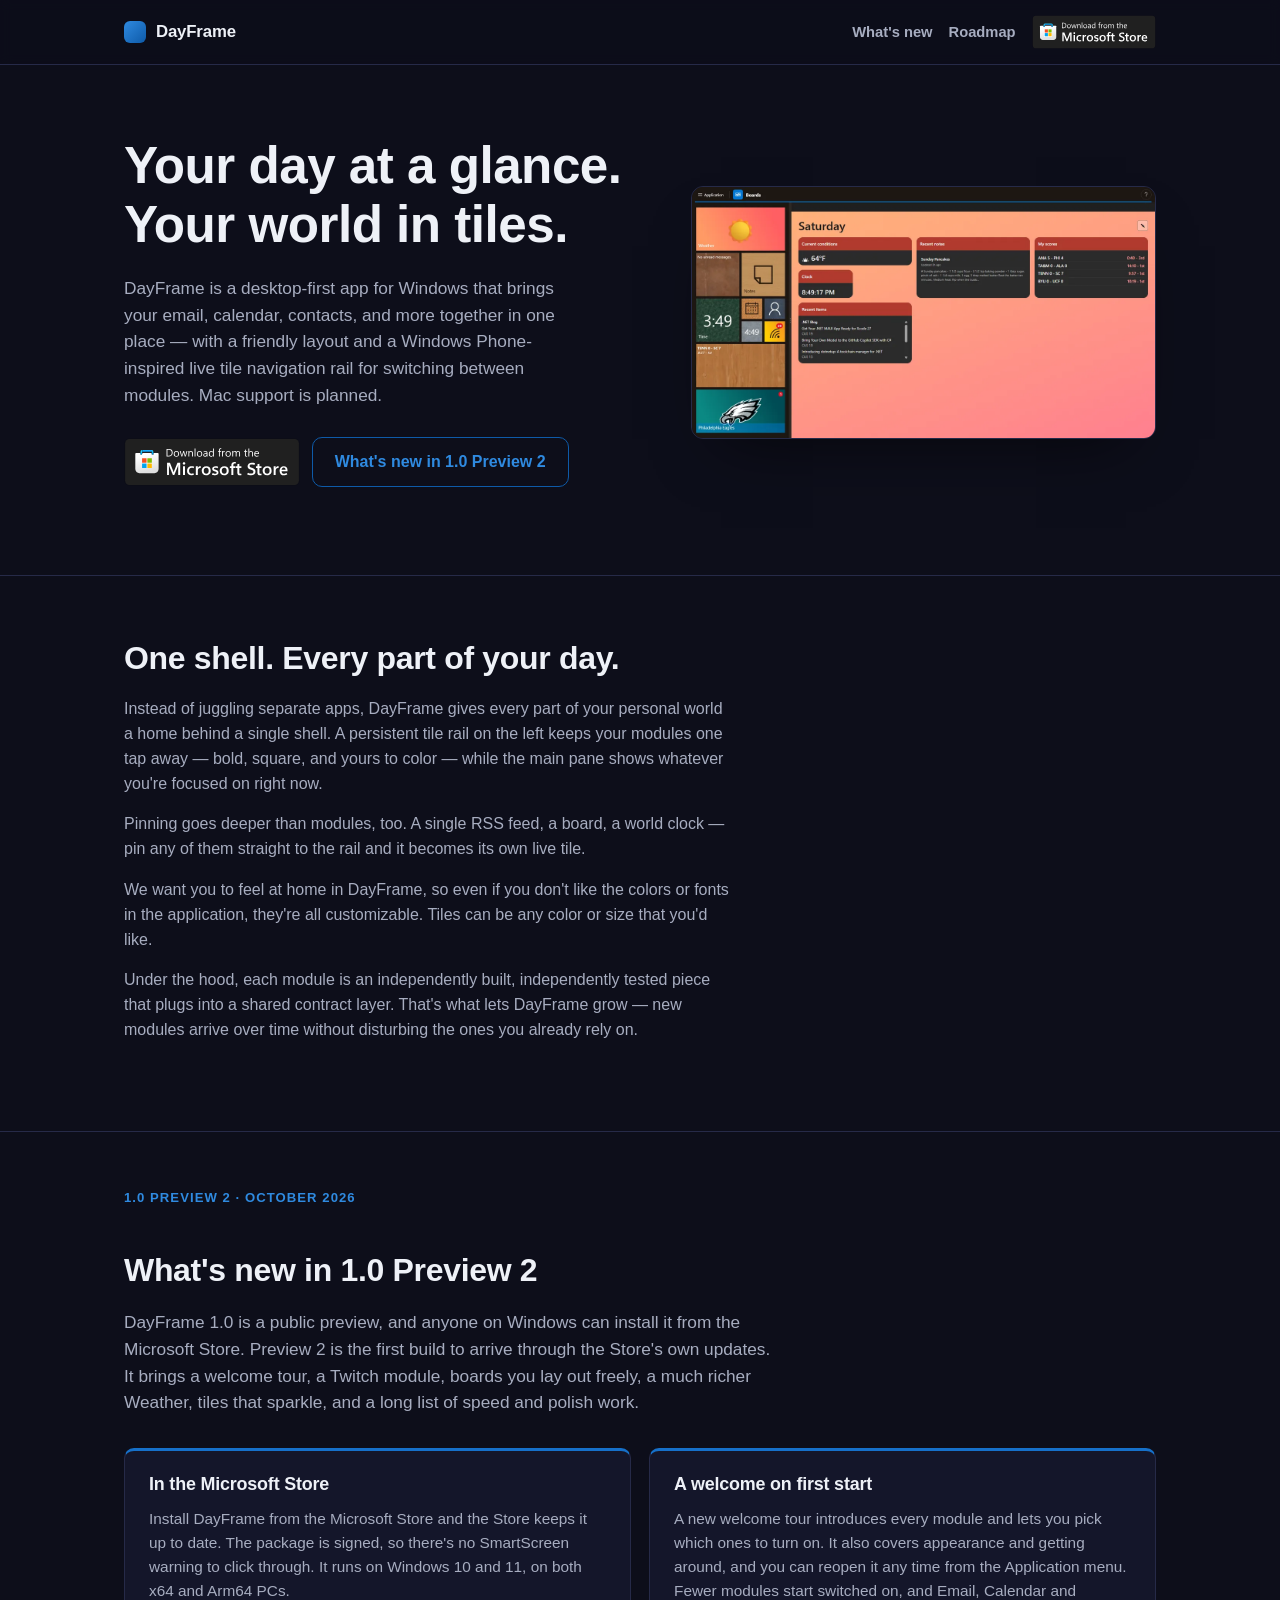
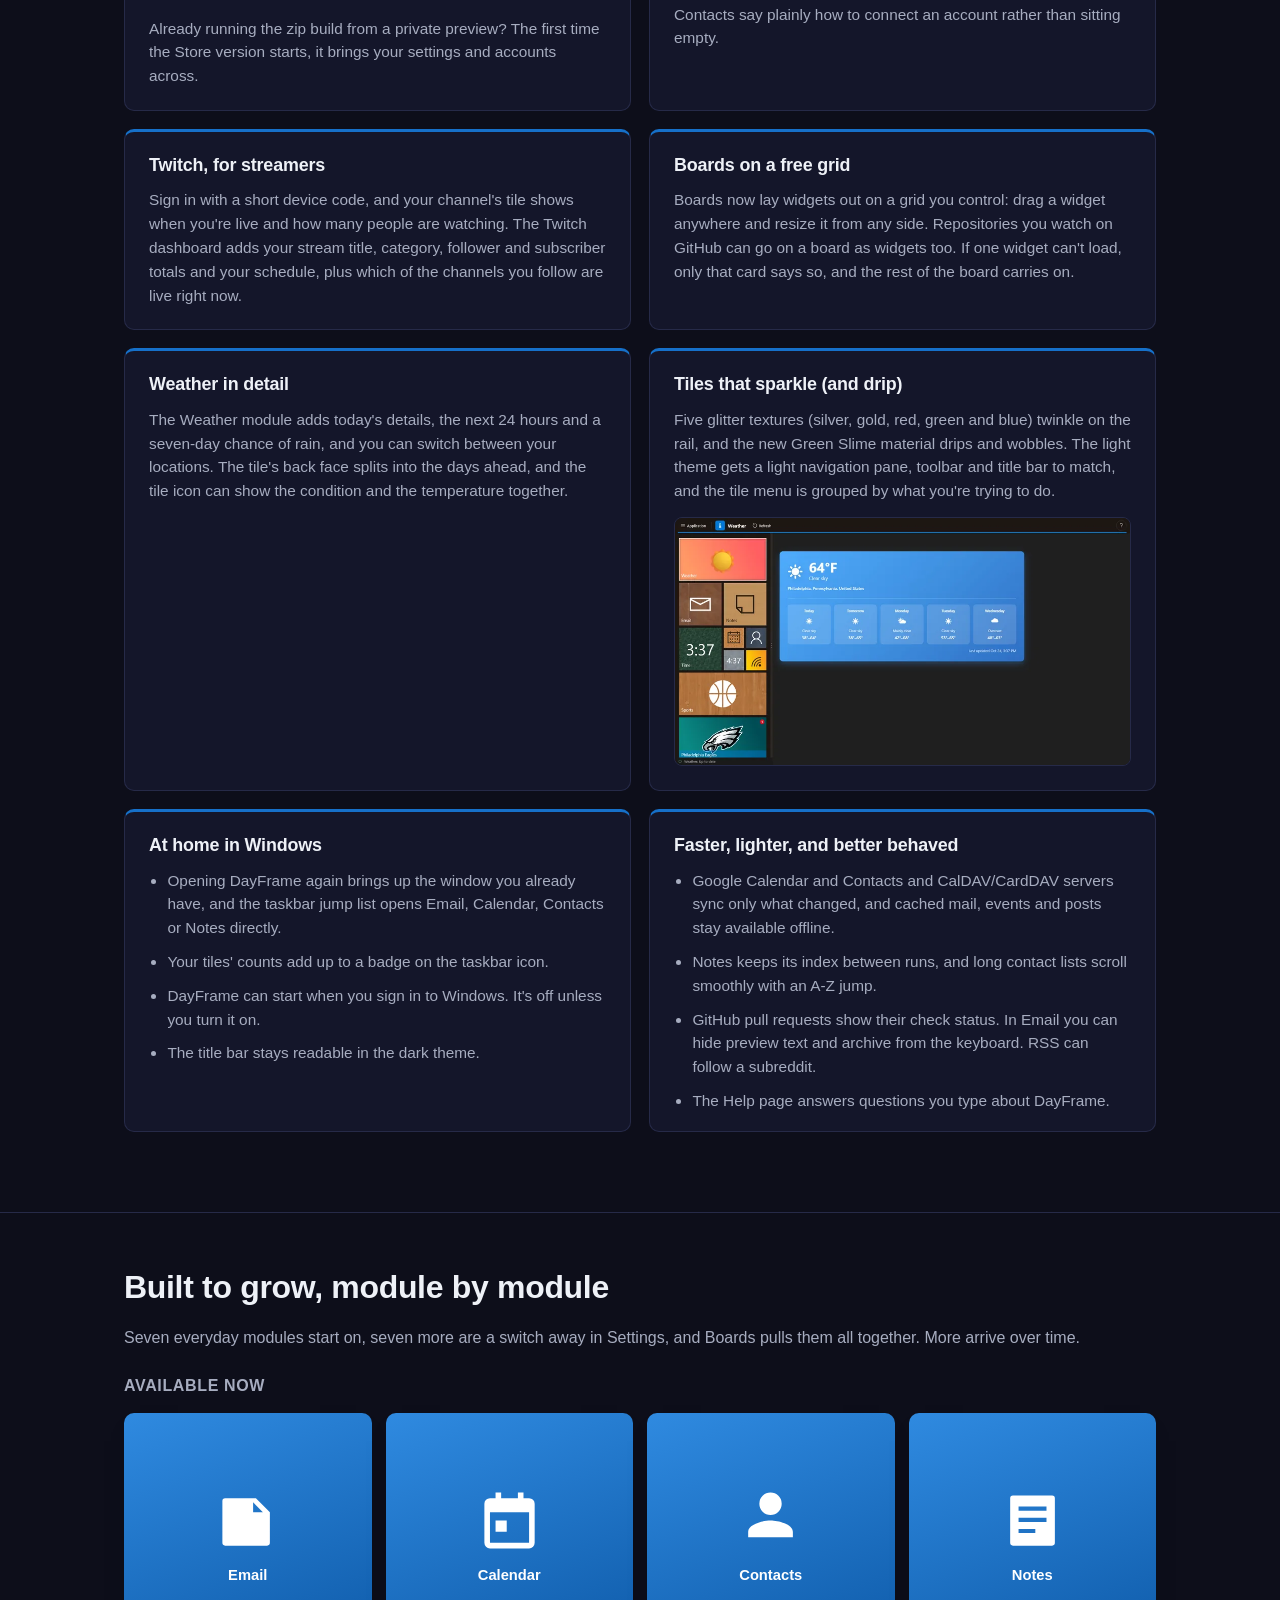
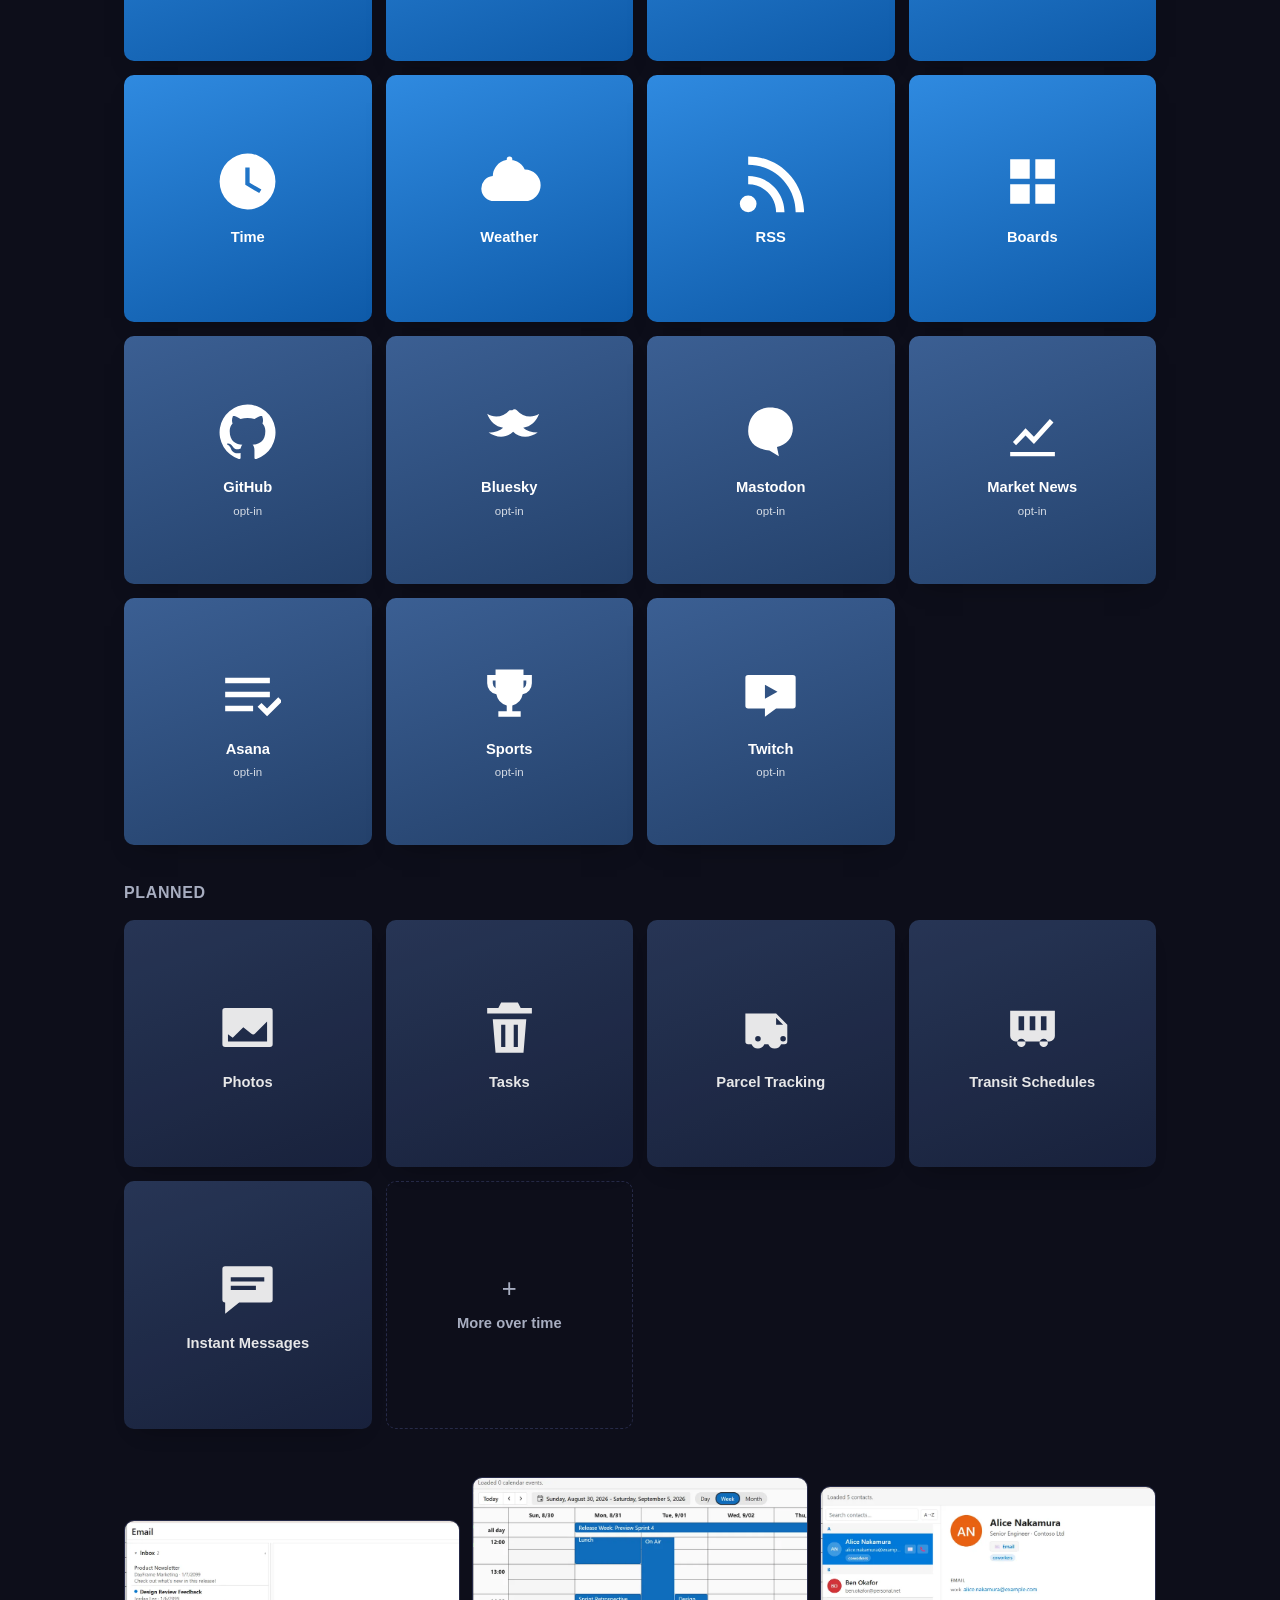
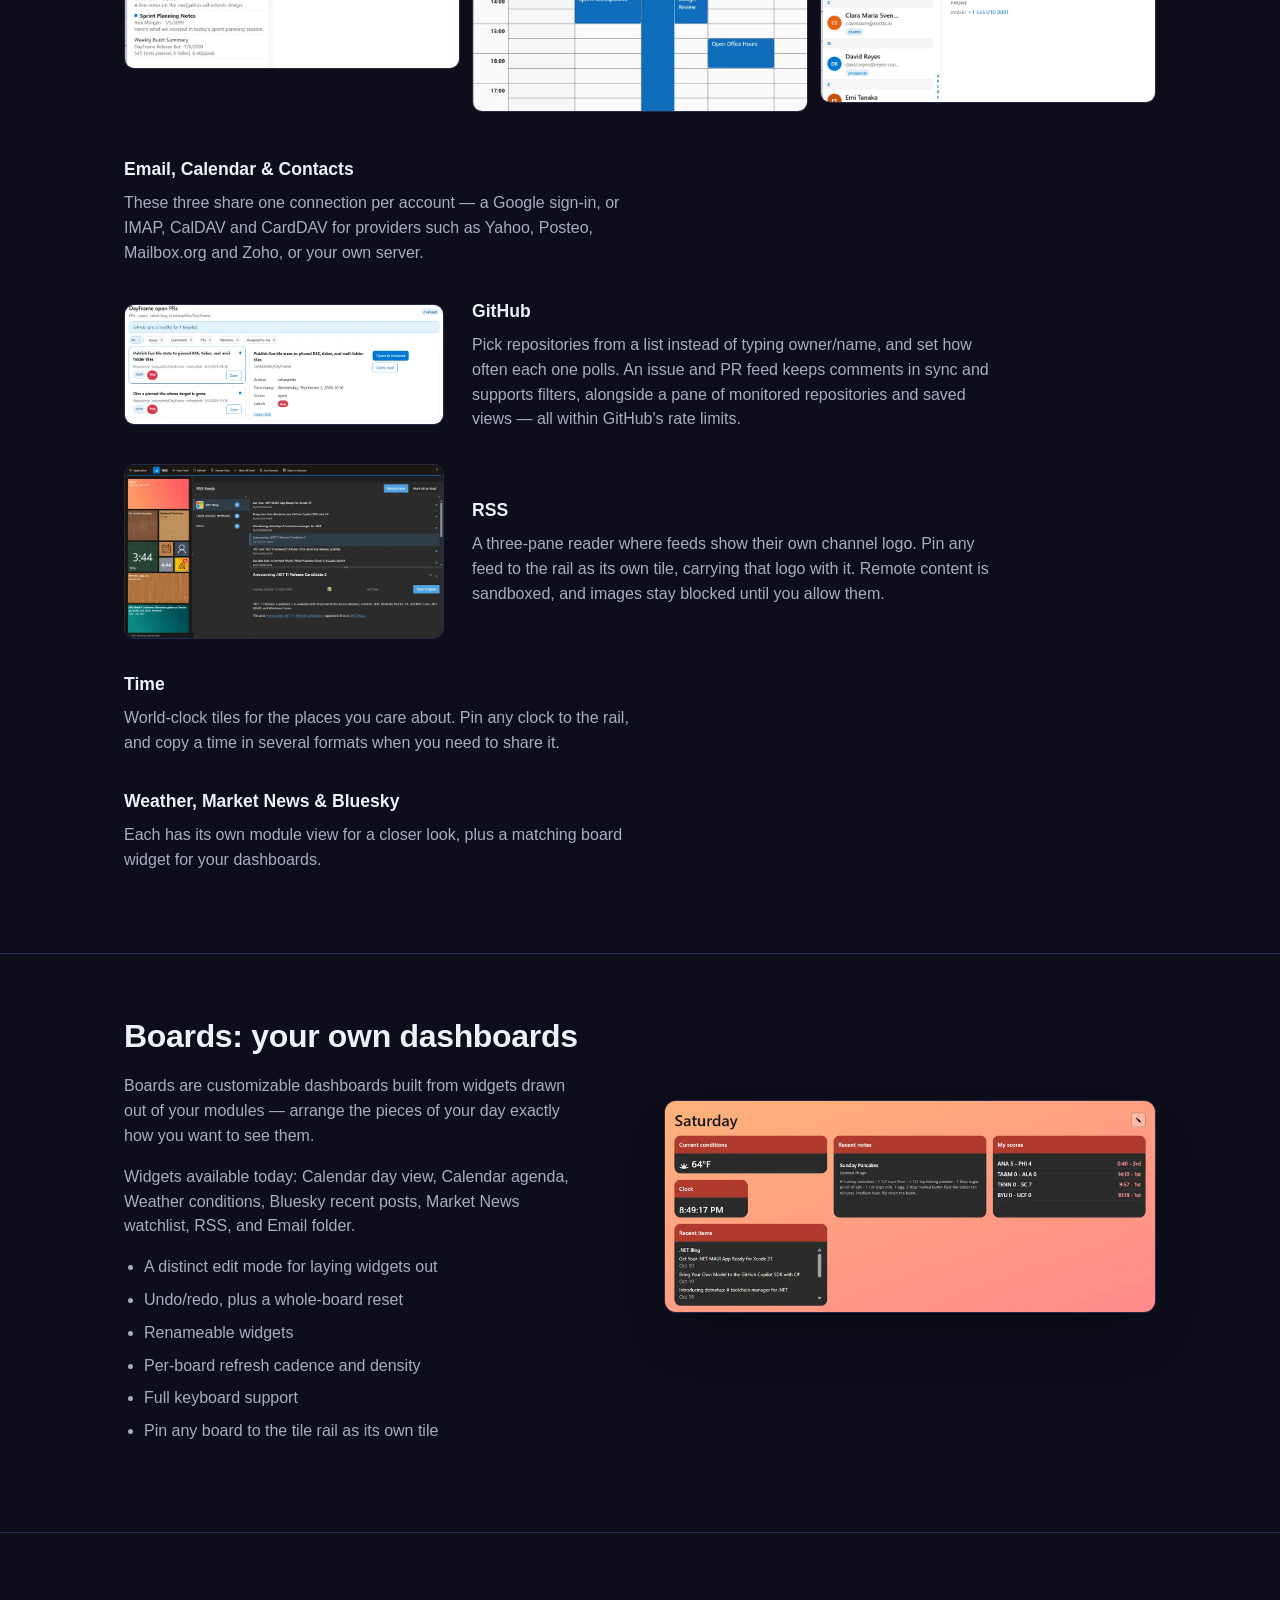
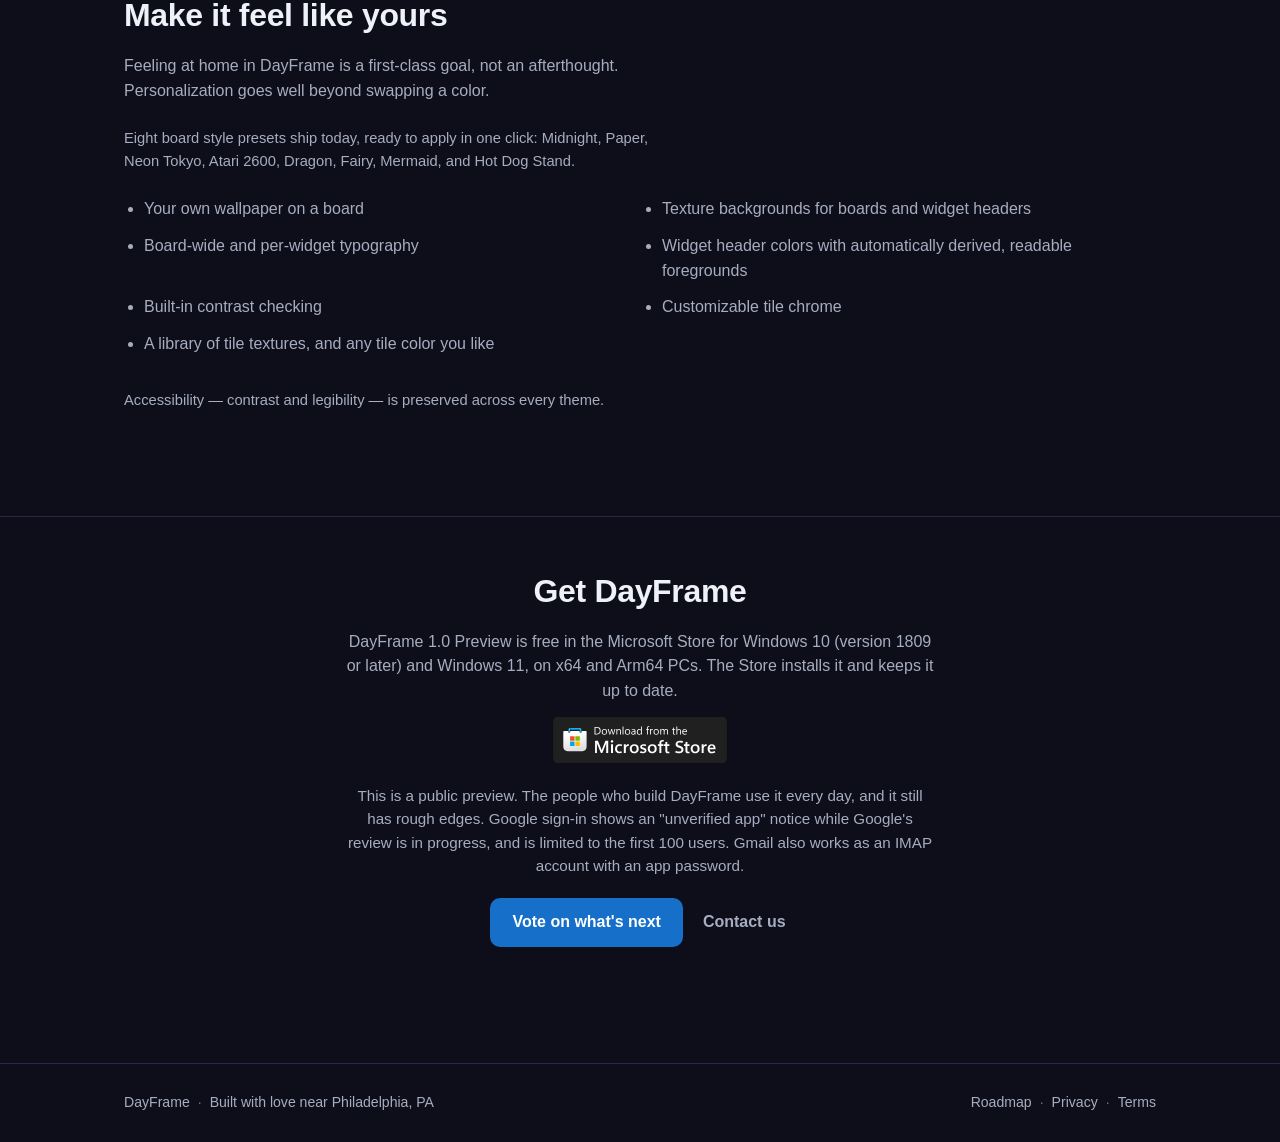
==== commit ef43a64e: "Prepare the site for the Microsoft Store debut and 1.0 Preview 2 - Store download: Microsoft's offic" ====
--- a/site/index.html
+++ b/site/index.html
@@ -4,7 +4,7 @@
 <meta charset="UTF-8" />
 <meta name="viewport" content="width=device-width, initial-scale=1.0" />
 <title>DayFrame — Your day, in one frame</title>
-<meta name="description" content="DayFrame is a desktop app for Windows that brings your email, calendar, contacts, notes, boards, and more together behind one familiar shell with a live-tile navigation rail. Now in private preview (v0.6)." />
+<meta name="description" content="DayFrame is a desktop app for Windows that brings your email, calendar, contacts, notes, boards, and more together behind one familiar shell with a live-tile navigation rail. Free in the Microsoft Store (1.0 Preview)." />
 
 <link rel="icon" href="img/favicon.svg" type="image/svg+xml" />
 <link rel="icon" href="img/favicon-32x32.png" sizes="32x32" type="image/png" />
@@ -16,7 +16,7 @@
 <meta property="og:site_name" content="DayFrame" />
 <meta property="og:url" content="https://getdayframe.app/" />
 <meta property="og:title" content="DayFrame — Your day, in one frame" />
-<meta property="og:description" content="A desktop app for Windows that brings your email, calendar, contacts, notes, boards, and more together behind one familiar shell with a live-tile navigation rail. Now in private preview (v0.6)." />
+<meta property="og:description" content="A desktop app for Windows that brings your email, calendar, contacts, notes, boards, and more together behind one familiar shell with a live-tile navigation rail. Free in the Microsoft Store (1.0 Preview)." />
 <meta property="og:image" content="https://getdayframe.app/img/og-image.png" />
 <meta property="og:image:width" content="1200" />
 <meta property="og:image:height" content="630" />
@@ -24,7 +24,7 @@
 
 <meta name="twitter:card" content="summary_large_image" />
 <meta name="twitter:title" content="DayFrame — Your day, in one frame" />
-<meta name="twitter:description" content="A desktop app for Windows that brings your email, calendar, contacts, notes, boards, and more together behind one familiar shell with a live-tile navigation rail. Now in private preview (v0.6)." />
+<meta name="twitter:description" content="A desktop app for Windows that brings your email, calendar, contacts, notes, boards, and more together behind one familiar shell with a live-tile navigation rail. Free in the Microsoft Store (1.0 Preview)." />
 <meta name="twitter:image" content="https://getdayframe.app/img/og-image.png" />
 
 <link rel="stylesheet" href="css/style.css" />
@@ -39,9 +39,11 @@
       <span class="brand-name">DayFrame</span>
     </div>
     <nav class="header-links" aria-label="Site">
-      <a class="header-link" href="#whats-new">What's new in v0.6</a>
+      <a class="header-link" href="#whats-new">What's new</a>
       <a class="roadmap-link" href="https://feedback.getdayframe.app" target="_blank" rel="noopener">Roadmap</a>
-      <a class="pill" href="#preview">Private preview · v0.6</a>
+      <a class="store-badge store-badge-sm" href="https://apps.microsoft.com/detail/9MW9FNK1H1N3" target="_blank" rel="noopener">
+        <img src="img/ms-store-badge.svg" alt="Download from the Microsoft Store" width="161" height="44" />
+      </a>
     </nav>
   </div>
 </header>
@@ -59,8 +61,10 @@
           Mac support is planned.
         </p>
         <div class="hero-actions">
-          <a class="cta" href="#whats-new">See what's new in v0.6</a>
-          <a class="cta cta-outline" href="#preview">Join the preview</a>
+          <a class="store-badge" href="https://apps.microsoft.com/detail/9MW9FNK1H1N3" target="_blank" rel="noopener">
+            <img src="img/ms-store-badge.svg" alt="Download from the Microsoft Store" width="161" height="44" />
+          </a>
+          <a class="cta cta-outline" href="#whats-new">What's new in 1.0 Preview 2</a>
         </div>
       </div>
       <div class="hero-shot">
@@ -101,103 +105,75 @@
 
   <section class="whats-new" id="whats-new">
     <div class="wrap">
-      <p class="eyebrow">Preview 4 · released October 18, 2026</p>
-      <h2>What's new in v0.6</h2>
+      <p class="eyebrow">1.0 Preview 2 · October 2026</p>
+      <h2>What's new in 1.0 Preview 2</h2>
       <p class="whats-new-lede">
-        v0.6 is the biggest DayFrame release so far, and the last private preview before the
-        first public one. Three months of work landed in it: email that works with any mail
-        provider, calendar and contacts on open standards, four new modules, and a long list of
-        stability fixes aimed at the day strangers install the app for the first time.
+        DayFrame 1.0 is a public preview, and anyone on Windows can install it from the Microsoft
+        Store. Preview 2 is the first build to arrive through the Store's own updates. It brings
+        a welcome tour, a Twitch module, boards you lay out freely, a much richer Weather, tiles
+        that sparkle, and a long list of speed and polish work.
       </p>
 
       <div class="feature-grid">
 
         <article class="feature">
-          <h3>Email for any provider, and more than one of them</h3>
-          <p>
-            Email is no longer Gmail-only. Add any IMAP account, with ready-made presets for Yahoo,
-            AOL, Posteo, Mailbox.org, Zoho, WEB.DE, GMX, Telekom, freenet and Vivaldi — or type a
-            bare host name and let <em>Find settings</em> discover the rest. Connect several
-            accounts side by side, each with its own tile and its own <em>From</em> when you compose.
-          </p>
-          <p>
-            Compose with rich formatting, pin important messages to the top of a folder, open two
-            messages side by side in split view, mark a whole folder read, and turn a message into
-            a contact or a calendar event without leaving it.
-          </p>
-        </article>
-
-        <article class="feature">
-          <h3>Calendar and Contacts on open standards</h3>
-          <p>
-            Calendar speaks CalDAV and Contacts speaks CardDAV, so your Posteo, Mailbox.org, Zoho
-            or self-hosted server works alongside Google. Repeating events can be edited and
-            deleted, a new event goes into the calendar you choose, and sync is incremental so a
-            refresh costs seconds, not minutes.
-          </p>
-          <p>
-            One connection is shared across Email, Calendar and Contacts. Sign in once, and
-            DayFrame asks before removing an account another module still depends on.
-          </p>
-        </article>
-
-        <article class="feature">
-          <h3>Four new modules</h3>
-          <ul>
-            <li><strong>Asana</strong> — My Tasks grouped by due date, project activity, task
-              detail, and write actions: complete, reschedule, comment, quick-add. Pin a project or
-              a single task to the rail, and drop Focus, Workload, Week-ahead and Due-today widgets
-              on a board.</li>
-            <li><strong>Mastodon</strong> — sign in to any instance for your home timeline and
-              notifications, favorite and bookmark posts, and pin a saved hashtag to the rail.</li>
-            <li><strong>Sports</strong> — live scores, finals and headlines for the NFL, NBA, MLB,
-              NHL, college football and the major international football competitions. Favorite a
-              team and it leads the tile.</li>
-            <li><strong>Time</strong> — a glanceable clock tile for the zones you care about, with
-              a right-click to copy the current time in the format you need.</li>
-          </ul>
-          <button type="button" class="shot-trigger feature-shot" aria-label="View larger image">
-            <picture>
-              <source srcset="img/screens/whats-new-sports.webp" type="image/webp" />
-              <img src="img/screens/whats-new-sports.png" alt="DayFrame's Sports module showing live college football scores beside a column of headlines" loading="lazy" />
-            </picture>
-          </button>
-        </article>
-
-        <article class="feature">
-          <h3>Boards that know who you mean</h3>
-          <p>
-            A board widget can now be bound to a person, and it renders everything every module
-            knows about them — their mail, their events, their tasks — on one card. Bluesky saved
-            searches, Mastodon hashtags, Sports teams and Asana projects all arrive as new widgets,
-            and your pinned tiles live in Appearance settings beside the tile overrides.
-          </p>
-        </article>
-
-        <article class="feature">
-          <h3>Notes, hardened</h3>
-          <p>
-            The Markdown notes module that debuted in v0.5 gained inline <code>[[</code> wikilink
-            autocomplete while you type, and a long list of fixes from a line-by-line review:
-            renames that never leave a dangling link, line endings that survive an edit, and an
-            editor that never throws away unsaved work silently. Your vault stays yours — it is
-            plain files on disk, and Obsidian can open it at the same time.
-          </p>
-          <button type="button" class="shot-trigger feature-shot" aria-label="View larger image">
-            <picture>
-              <source srcset="img/screens/whats-new-notes.webp" type="image/webp" />
-              <img src="img/screens/whats-new-notes.png" alt="DayFrame's Notes module with a vault of project and recipe notes, a Garden Plan note open in the editor, and its backlinks underneath" loading="lazy" />
-            </picture>
-          </button>
-        </article>
-
-        <article class="feature">
-          <h3>Tiles with more personality</h3>
-          <p>
-            A module's logo can fill its tile or sit centered with an adjustable title strip. Pick
-            any rail color from a Paint-style picker, collapse empty rows from the rail's context
-            menu, and the live tiles now pre-scale their textures and pause their flip clock when
-            the window is hidden, so a full rail costs less than it did.
+          <h3>In the Microsoft Store</h3>
+          <p>
+            Install DayFrame from the Microsoft Store and the Store keeps it up to date. The
+            package is signed, so there's no SmartScreen warning to click through. It runs on
+            Windows 10 and 11, on both x64 and Arm64 PCs.
+          </p>
+          <p>
+            Already running the zip build from a private preview? The first time the Store
+            version starts, it brings your settings and accounts across.
+          </p>
+        </article>
+
+        <article class="feature">
+          <h3>A welcome on first start</h3>
+          <p>
+            A new welcome tour introduces every module and lets you pick which ones to turn on.
+            It also covers appearance and getting around, and you can reopen it any time from the
+            Application menu. Fewer modules start switched on, and Email, Calendar and Contacts
+            say plainly how to connect an account rather than sitting empty.
+          </p>
+        </article>
+
+        <article class="feature">
+          <h3>Twitch, for streamers</h3>
+          <p>
+            Sign in with a short device code, and your channel's tile shows when you're live and
+            how many people are watching. The Twitch dashboard adds your stream title, category,
+            follower and subscriber totals and your schedule, plus which of the channels you
+            follow are live right now.
+          </p>
+        </article>
+
+        <article class="feature">
+          <h3>Boards on a free grid</h3>
+          <p>
+            Boards now lay widgets out on a grid you control: drag a widget anywhere and resize it
+            from any side. Repositories you watch on GitHub can go on a board as widgets too.
+            If one widget can't load, only that card says so, and the rest of the board carries on.
+          </p>
+        </article>
+
+        <article class="feature">
+          <h3>Weather in detail</h3>
+          <p>
+            The Weather module adds today's details, the next 24 hours and a seven-day chance of
+            rain, and you can switch between your locations. The tile's back face splits into the
+            days ahead, and the tile icon can show the condition and the temperature together.
+          </p>
+        </article>
+
+        <article class="feature">
+          <h3>Tiles that sparkle (and drip)</h3>
+          <p>
+            Five glitter textures (silver, gold, red, green and blue) twinkle on the rail, and the
+            new Green Slime material drips and wobbles. The light theme gets a light navigation
+            pane, toolbar and title bar to match, and the tile menu is grouped by what you're
+            trying to do.
           </p>
           <button type="button" class="shot-trigger feature-shot" aria-label="View larger image">
             <picture>
@@ -208,16 +184,26 @@
         </article>
 
         <article class="feature">
-          <h3>Built for the first public install</h3>
+          <h3>At home in Windows</h3>
           <ul>
-            <li>Your local cache is encrypted at rest, and nothing waits on it before the first frame.</li>
-            <li>A rolling diagnostics log, a log folder and <em>Copy diagnostics</em> in About,
-              plus crash handling that tells you when the app didn't shut down cleanly.</li>
-            <li>Sync starts on launch with the visible tiles first, and modules back off politely
-              when a provider rate-limits them.</li>
-            <li>GitHub signs in with the device flow, so the app ships no client secret, and a
-              Google account can be disconnected — and revoked — from inside DayFrame.</li>
-            <li>Windows builds for both x64 and Arm64.</li>
+            <li>Opening DayFrame again brings up the window you already have, and the taskbar
+              jump list opens Email, Calendar, Contacts or Notes directly.</li>
+            <li>Your tiles' counts add up to a badge on the taskbar icon.</li>
+            <li>DayFrame can start when you sign in to Windows. It's off unless you turn it on.</li>
+            <li>The title bar stays readable in the dark theme.</li>
+          </ul>
+        </article>
+
+        <article class="feature">
+          <h3>Faster, lighter, and better behaved</h3>
+          <ul>
+            <li>Google Calendar and Contacts and CalDAV/CardDAV servers sync only what changed,
+              and cached mail, events and posts stay available offline.</li>
+            <li>Notes keeps its index between runs, and long contact lists scroll smoothly
+              with an A-Z jump.</li>
+            <li>GitHub pull requests show their check status. In Email you can hide preview text
+              and archive from the keyboard. RSS can follow a subreddit.</li>
+            <li>The Help page answers questions you type about DayFrame.</li>
           </ul>
         </article>
 
@@ -229,8 +215,8 @@
     <div class="wrap">
       <h2>Built to grow, module by module</h2>
       <p class="modules-lede">
-        Twelve modules are on by default in v0.6, two more are a switch away in Settings, and more
-        arrive over time.
+        Seven everyday modules start on, seven more are a switch away in Settings, and Boards
+        pulls them all together. More arrive over time.
       </p>
 
       <h3 class="modules-group-h">Available now</h3>
@@ -252,48 +238,52 @@
         </div>
 
         <div class="tile tile-live">
+          <svg viewBox="0 0 24 24" aria-hidden="true"><path d="M5 3h14a1 1 0 0 1 1 1v16a1 1 0 0 1-1 1H5a1 1 0 0 1-1-1V4a1 1 0 0 1 1-1zm2 4v1.5h10V7H7zm0 4v1.5h10V11H7zm0 4v1.5h6V15H7z"/></svg>
+          <span>Notes</span>
+        </div>
+
+        <div class="tile tile-live">
+          <svg viewBox="0 0 24 24" aria-hidden="true"><path d="M12 2a10 10 0 1 0 0 20 10 10 0 0 0 0-20zm.75 5v5.4l4.2 2.5-.75 1.25-5-3V7h1.55z"/></svg>
+          <span>Time</span>
+        </div>
+
+        <div class="tile tile-live">
+          <svg viewBox="0 0 24 24" aria-hidden="true"><path d="M6.5 19a4.5 4.5 0 0 1-.5-8.98 6 6 0 0 1 11.44-2.36A4.5 4.5 0 0 1 17.5 19h-11zM12 3a1 1 0 0 1 1 1v1a1 1 0 1 1-2 0V4a1 1 0 0 1 1-1z"/></svg>
+          <span>Weather</span>
+        </div>
+
+        <div class="tile tile-live">
+          <svg viewBox="0 0 24 24" aria-hidden="true"><path d="M4 17a3 3 0 1 1 0 6 3 3 0 0 1 0-6zm0-7c7.18 0 13 5.82 13 13h-3c0-5.52-4.48-10-10-10v-3zm0-7c11.05 0 20 8.95 20 20h-3c0-9.39-7.61-17-17-17V3z"/></svg>
+          <span>RSS</span>
+        </div>
+
+        <div class="tile tile-live">
+          <svg viewBox="0 0 24 24" aria-hidden="true"><path d="M4 4h7v7H4V4zm9 0h7v7h-7V4zM4 13h7v7H4v-7zm9 0h7v7h-7v-7z"/></svg>
+          <span>Boards</span>
+        </div>
+
+        <div class="tile tile-optin">
           <svg viewBox="0 0 24 24" aria-hidden="true"><path d="M12 2a10 10 0 0 0-3.16 19.49c.5.09.68-.22.68-.48v-1.7c-2.78.6-3.37-1.34-3.37-1.34-.46-1.16-1.11-1.47-1.11-1.47-.91-.62.07-.6.07-.6 1 .07 1.53 1.03 1.53 1.03.89 1.53 2.34 1.09 2.91.83.09-.65.35-1.09.63-1.34-2.22-.25-4.56-1.11-4.56-4.95 0-1.09.39-1.99 1.03-2.69-.1-.25-.45-1.27.1-2.64 0 0 .84-.27 2.75 1.03a9.4 9.4 0 0 1 5 0c1.91-1.3 2.75-1.03 2.75-1.03.55 1.37.2 2.39.1 2.64.64.7 1.03 1.6 1.03 2.69 0 3.85-2.35 4.7-4.58 4.94.36.31.68.92.68 1.85v2.75c0 .26.18.58.69.48A10 10 0 0 0 12 2z"/></svg>
           <span>GitHub</span>
-        </div>
-
-        <div class="tile tile-live">
+          <small>opt-in</small>
+        </div>
+
+        <div class="tile tile-optin">
           <svg viewBox="0 0 24 24" aria-hidden="true"><path d="M12 4c-2.2 2.6-5.6 2.9-8 1.3 1 2.7 3 4.6 5.7 5-1.1 1-2.9 1.7-5.2 1.7 2.8 2 6.5 2.1 8.8-.3 2.3 2.4 6 2.3 8.8.3-2.3 0-4.1-.7-5.2-1.7 2.7-.4 4.7-2.3 5.7-5-2.4 1.6-5.8 1.3-8-1.3-.4-.4-1.2-.4-1.6 0z"/></svg>
           <span>Bluesky</span>
-        </div>
-
-        <div class="tile tile-live">
-          <svg viewBox="0 0 24 24" aria-hidden="true"><path d="M4 17a3 3 0 1 1 0 6 3 3 0 0 1 0-6zm0-7c7.18 0 13 5.82 13 13h-3c0-5.52-4.48-10-10-10v-3zm0-7c11.05 0 20 8.95 20 20h-3c0-9.39-7.61-17-17-17V3z"/></svg>
-          <span>RSS</span>
-        </div>
-
-        <div class="tile tile-live">
-          <svg viewBox="0 0 24 24" aria-hidden="true"><path d="M5 3h14a1 1 0 0 1 1 1v16a1 1 0 0 1-1 1H5a1 1 0 0 1-1-1V4a1 1 0 0 1 1-1zm2 4v1.5h10V7H7zm0 4v1.5h10V11H7zm0 4v1.5h6V15H7z"/></svg>
-          <span>Notes</span>
-        </div>
-
-        <div class="tile tile-live">
-          <svg viewBox="0 0 24 24" aria-hidden="true"><path d="M4 4h7v7H4V4zm9 0h7v7h-7V4zM4 13h7v7H4v-7zm9 0h7v7h-7v-7z"/></svg>
-          <span>Boards</span>
-        </div>
-
-        <div class="tile tile-live">
+          <small>opt-in</small>
+        </div>
+
+        <div class="tile tile-optin">
           <svg viewBox="0 0 24 24" aria-hidden="true"><path d="M12 3c4.5 0 8 3 8 7.5 0 3.6-2.4 5.9-5.7 6.7l.7 3.3-3.4-2.1c-4.7-.3-7.6-3.2-7.6-6.9C4 6 7.5 3 12 3z"/></svg>
           <span>Mastodon</span>
-        </div>
-
-        <div class="tile tile-live">
-          <svg viewBox="0 0 24 24" aria-hidden="true"><path d="M6.5 19a4.5 4.5 0 0 1-.5-8.98 6 6 0 0 1 11.44-2.36A4.5 4.5 0 0 1 17.5 19h-11zM12 3a1 1 0 0 1 1 1v1a1 1 0 1 1-2 0V4a1 1 0 0 1 1-1z"/></svg>
-          <span>Weather</span>
-        </div>
-
-        <div class="tile tile-live">
+          <small>opt-in</small>
+        </div>
+
+        <div class="tile tile-optin">
           <svg viewBox="0 0 24 24" aria-hidden="true"><path d="M4 19h16v1.5H4V19zm1-3.6 4.5-4.9 3 3 5.7-6.3 1.3 1.2-7 7.7-3-3L6.1 16.6 5 15.4z"/></svg>
           <span>Market&nbsp;News</span>
-        </div>
-
-        <div class="tile tile-live">
-          <svg viewBox="0 0 24 24" aria-hidden="true"><path d="M12 2a10 10 0 1 0 0 20 10 10 0 0 0 0-20zm.75 5v5.4l4.2 2.5-.75 1.25-5-3V7h1.55z"/></svg>
-          <span>Time</span>
+          <small>opt-in</small>
         </div>
 
         <div class="tile tile-optin">
@@ -305,6 +295,12 @@
         <div class="tile tile-optin">
           <svg viewBox="0 0 24 24" aria-hidden="true"><path d="M7 3h10v2h3v3a4 4 0 0 1-3.3 3.94A5 5 0 0 1 13 15.9V18h3v2H8v-2h3v-2.1a5 5 0 0 1-3.7-3.96A4 4 0 0 1 4 8V5h3V3zm-1 4v1a2 2 0 0 0 1 1.73V7H6zm11 0v2.73A2 2 0 0 0 18 8V7h-1z"/></svg>
           <span>Sports</span>
+          <small>opt-in</small>
+        </div>
+
+        <div class="tile tile-optin">
+          <svg viewBox="0 0 24 24" aria-hidden="true"><path d="M4 5h16a1 1 0 0 1 1 1v10a1 1 0 0 1-1 1h-6l-4 3v-3H4a1 1 0 0 1-1-1V6a1 1 0 0 1 1-1zm6 3.5v5l4.5-2.5L10 8.5z"/></svg>
+          <span>Twitch</span>
           <small>opt-in</small>
         </div>
 
@@ -497,28 +493,28 @@
     </div>
   </section>
 
-  <section class="coming-soon" id="preview">
+  <section class="coming-soon" id="get">
     <div class="wrap coming-soon-inner">
-      <h2>Private preview now. Public preview next.</h2>
+      <h2>Get DayFrame</h2>
       <p>
-        v0.6 is in the hands of a small group of testers on Windows 10 and 11, x64 and Arm64.
-        It is the last private preview: the release after it opens the doors to everyone, with
-        a Microsoft Store listing on the way so installs are signed and updates arrive on their own.
+        DayFrame 1.0 Preview is free in the Microsoft Store for Windows 10 (version 1809 or later)
+        and Windows 11, on x64 and Arm64 PCs. The Store installs it and keeps it up to date.
+      </p>
+      <p>
+        <a class="store-badge" href="https://apps.microsoft.com/detail/9MW9FNK1H1N3" target="_blank" rel="noopener">
+          <img src="img/ms-store-badge.svg" alt="Download from the Microsoft Store" width="161" height="44" />
+        </a>
       </p>
       <p class="muted">
-        Want to try v0.6 before then, or hear when the public preview lands?
-        <a class="contact-link" href="mailto:info@getdayframe.app">Contact us</a> and tell us
-        which mail, calendar and contacts providers you use — we are especially keen to hear
-        from people on Posteo, Mailbox.org, Zoho or a self-hosted server.
+        This is a public preview. The people who build DayFrame use it every day, and it still has
+        rough edges. Google sign-in shows an "unverified app" notice while Google's review is in
+        progress, and is limited to the first 100 users. Gmail also works as an IMAP account with
+        an app password.
       </p>
       <div class="cta-row">
         <a class="cta" href="https://feedback.getdayframe.app" target="_blank" rel="noopener">Vote on what's next</a>
         <a class="cta-secondary" href="mailto:info@getdayframe.app">Contact us</a>
       </div>
-      <p class="muted">
-        Check back at <strong>getdayframe.app</strong> for updates as more of the day comes
-        together.
-      </p>
     </div>
   </section>
 
--- a/site/css/style.css
+++ b/site/css/style.css
@@ -125,6 +125,32 @@
 
 a.pill:hover {
   background: rgba(22, 112, 201, 0.24);
+}
+
+/* Microsoft Store badge (Microsoft's own artwork, kept as a local copy in img/). The badge
+   carries its own background and border, so the link adds only spacing and a focus ring. */
+.store-badge {
+  display: inline-flex;
+  line-height: 0;
+  border-radius: 6px;
+}
+
+.store-badge img {
+  height: 48px;
+  width: auto;
+}
+
+.store-badge-sm img {
+  height: 34px;
+}
+
+.store-badge:focus-visible {
+  outline: 2px solid var(--tile-blue-light);
+  outline-offset: 3px;
+}
+
+.hero-actions {
+  align-items: center;
 }
 
 /* Hero */
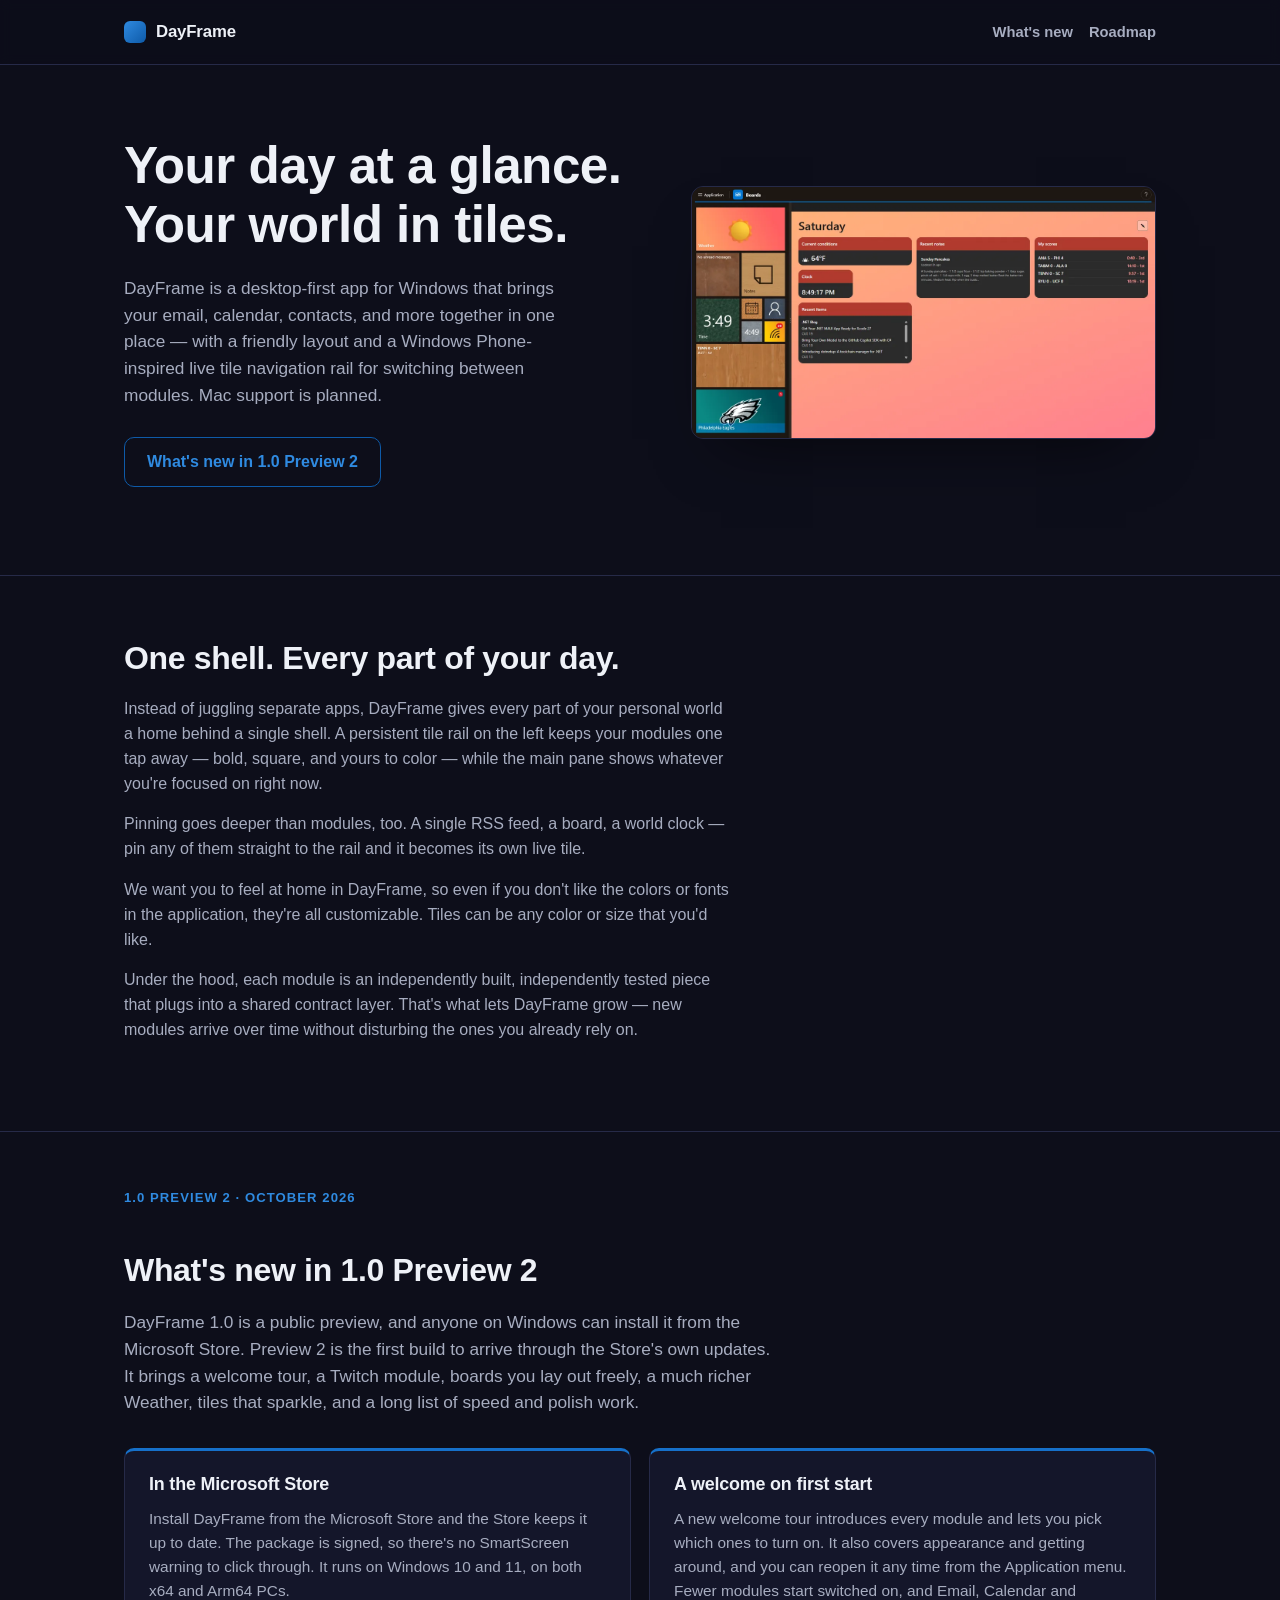
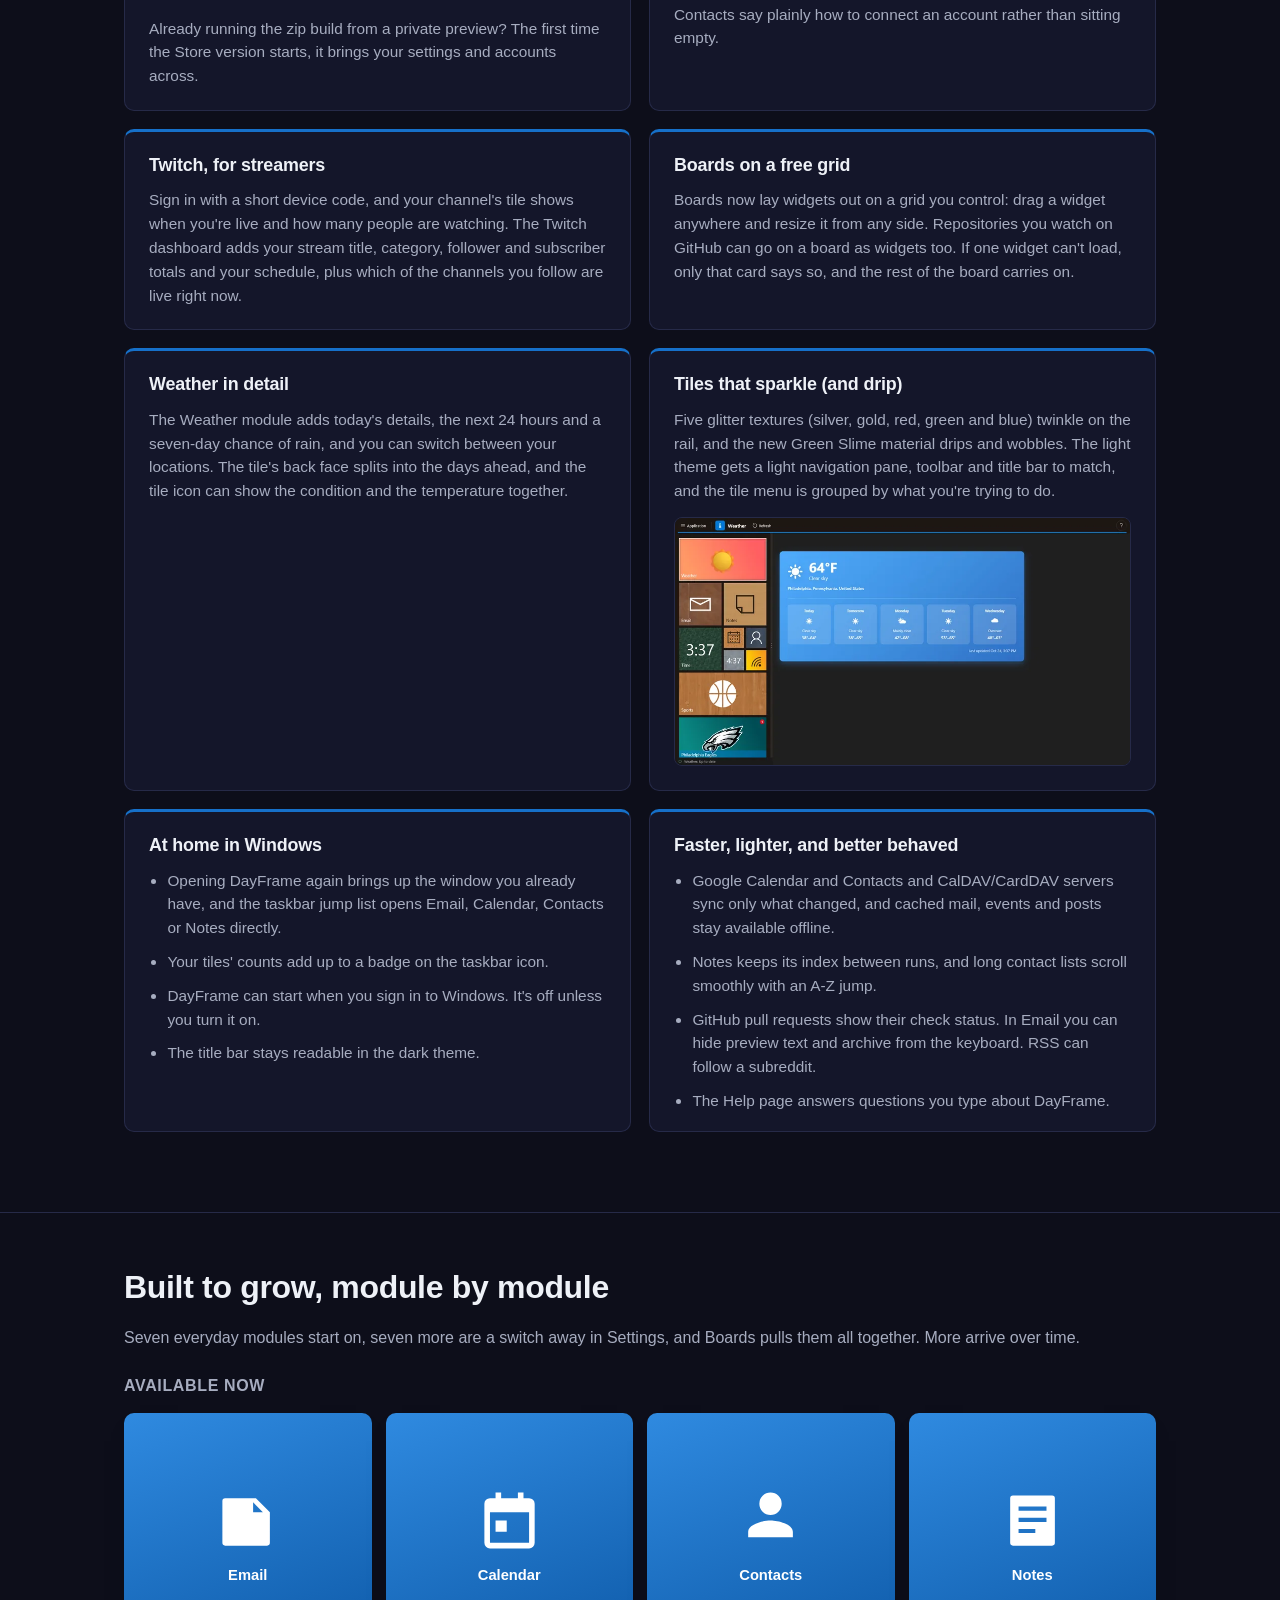
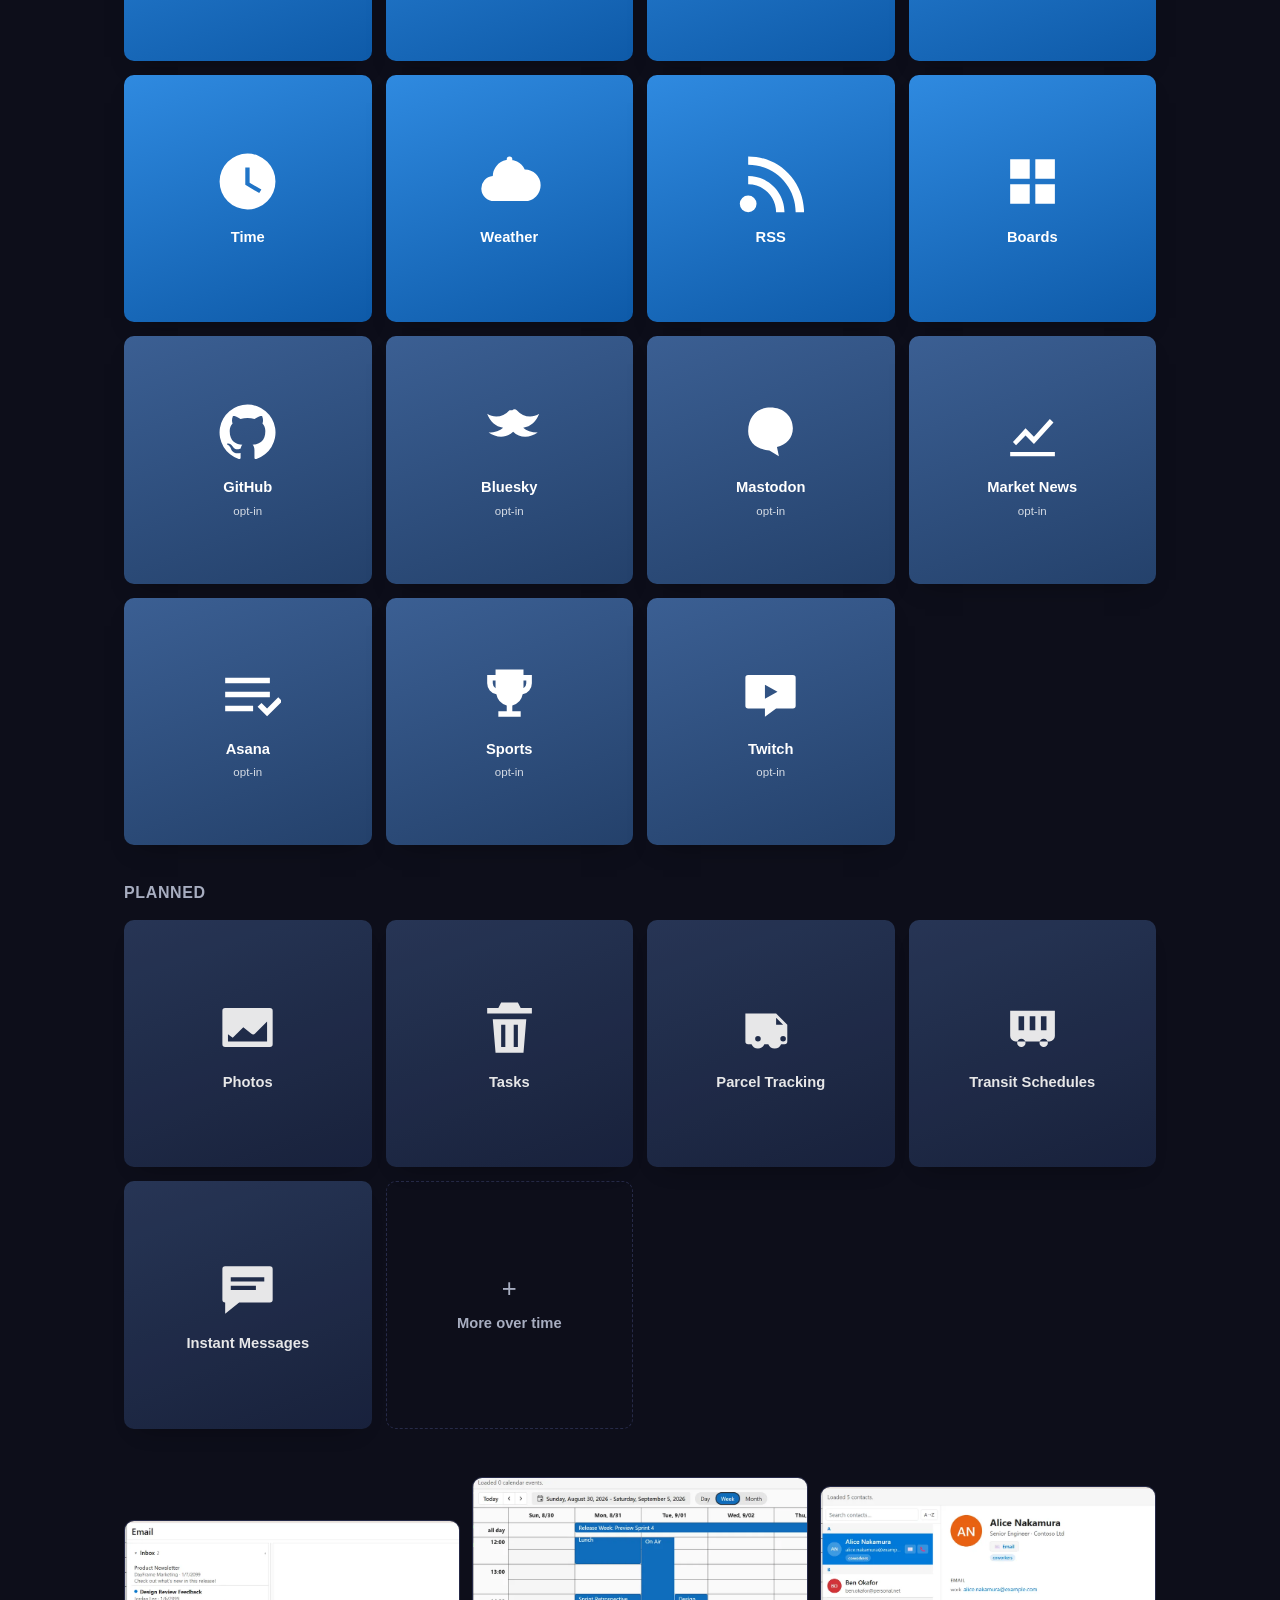
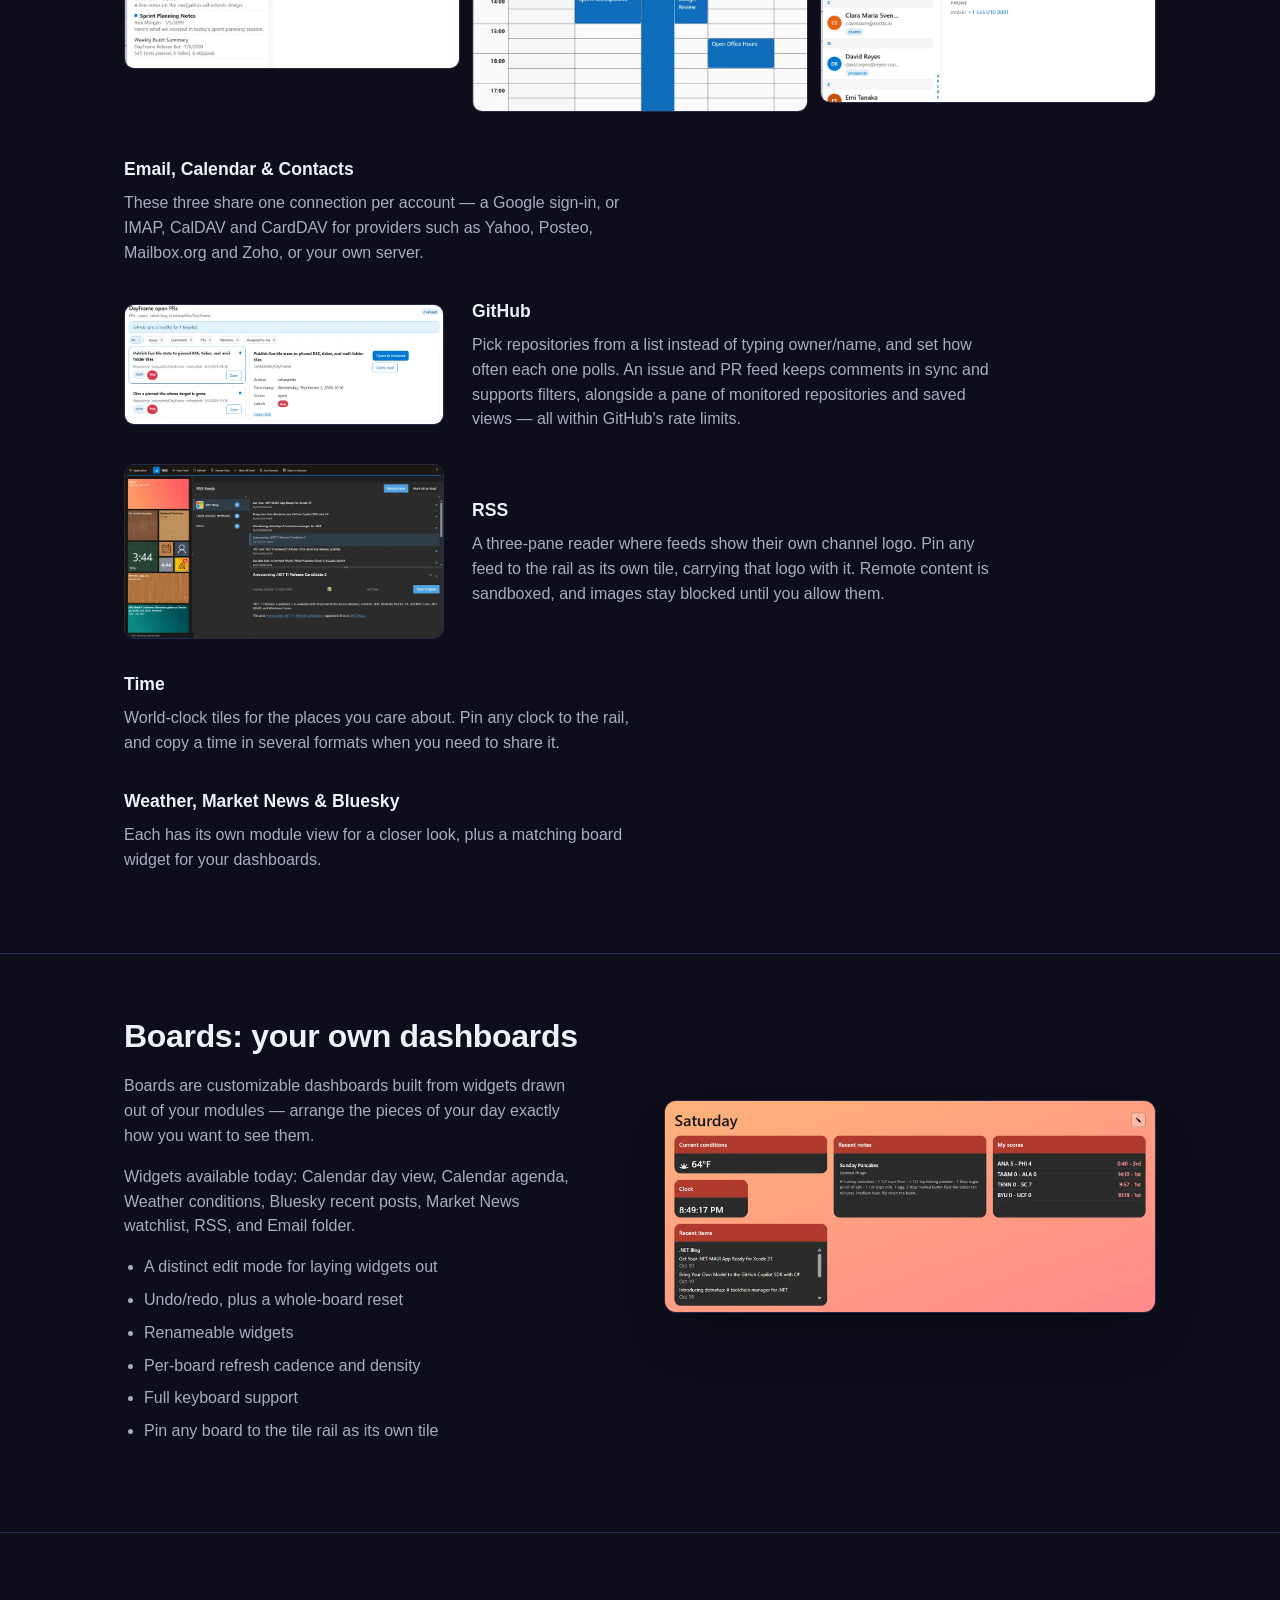
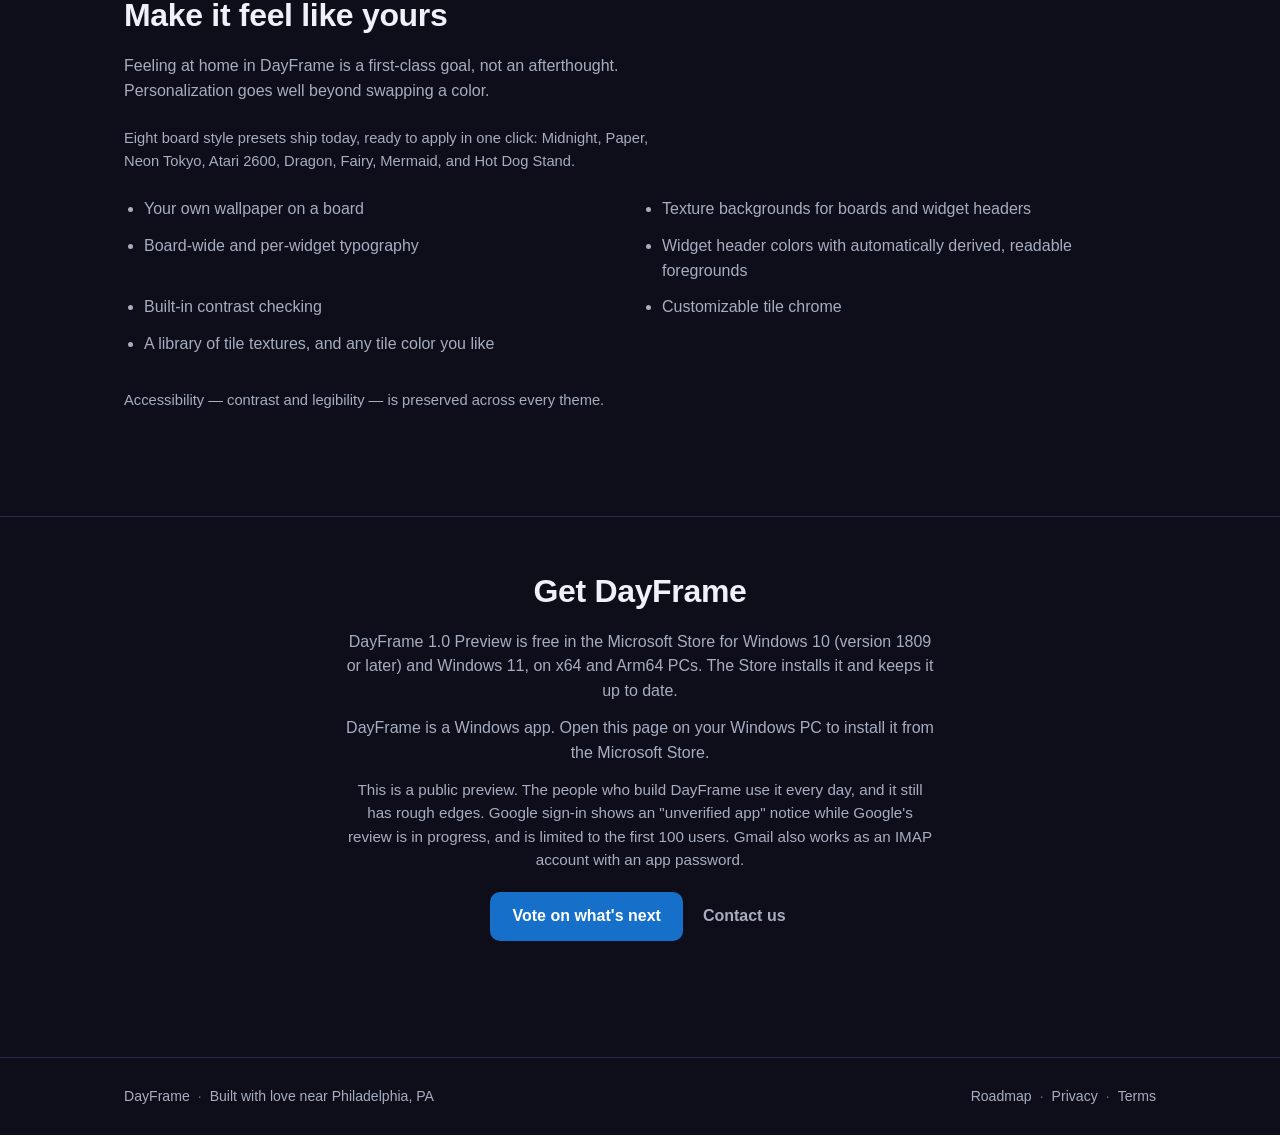
==== commit a0bc29b7: "Show the Store download only to Windows visitors DayFrame only runs on Windows, so js/platform.js (l" ====
--- a/site/index.html
+++ b/site/index.html
@@ -28,6 +28,7 @@
 <meta name="twitter:image" content="https://getdayframe.app/img/og-image.png" />
 
 <link rel="stylesheet" href="css/style.css" />
+<script src="js/platform.js"></script>
 <script src="js/lightbox.js" defer></script>
 </head>
 <body>
@@ -500,7 +501,11 @@
         DayFrame 1.0 Preview is free in the Microsoft Store for Windows 10 (version 1809 or later)
         and Windows 11, on x64 and Arm64 PCs. The Store installs it and keeps it up to date.
       </p>
-      <p>
+      <p class="windows-only-note">
+        DayFrame is a Windows app. Open this page on your Windows PC to install it from the
+        Microsoft Store.
+      </p>
+      <p class="store-only">
         <a class="store-badge" href="https://apps.microsoft.com/detail/9MW9FNK1H1N3" target="_blank" rel="noopener">
           <img src="img/ms-store-badge.svg" alt="Download from the Microsoft Store" width="161" height="44" />
         </a>
--- a/site/css/style.css
+++ b/site/css/style.css
@@ -151,6 +151,21 @@
 
 .hero-actions {
   align-items: center;
+}
+
+/* DayFrame only runs on Windows: js/platform.js marks every other visitor's page "not-windows",
+   which swaps the Store links for a note saying so. */
+.not-windows .store-badge,
+.not-windows .store-only {
+  display: none;
+}
+
+.windows-only-note {
+  display: none;
+}
+
+.not-windows .windows-only-note {
+  display: block;
 }
 
 /* Hero */
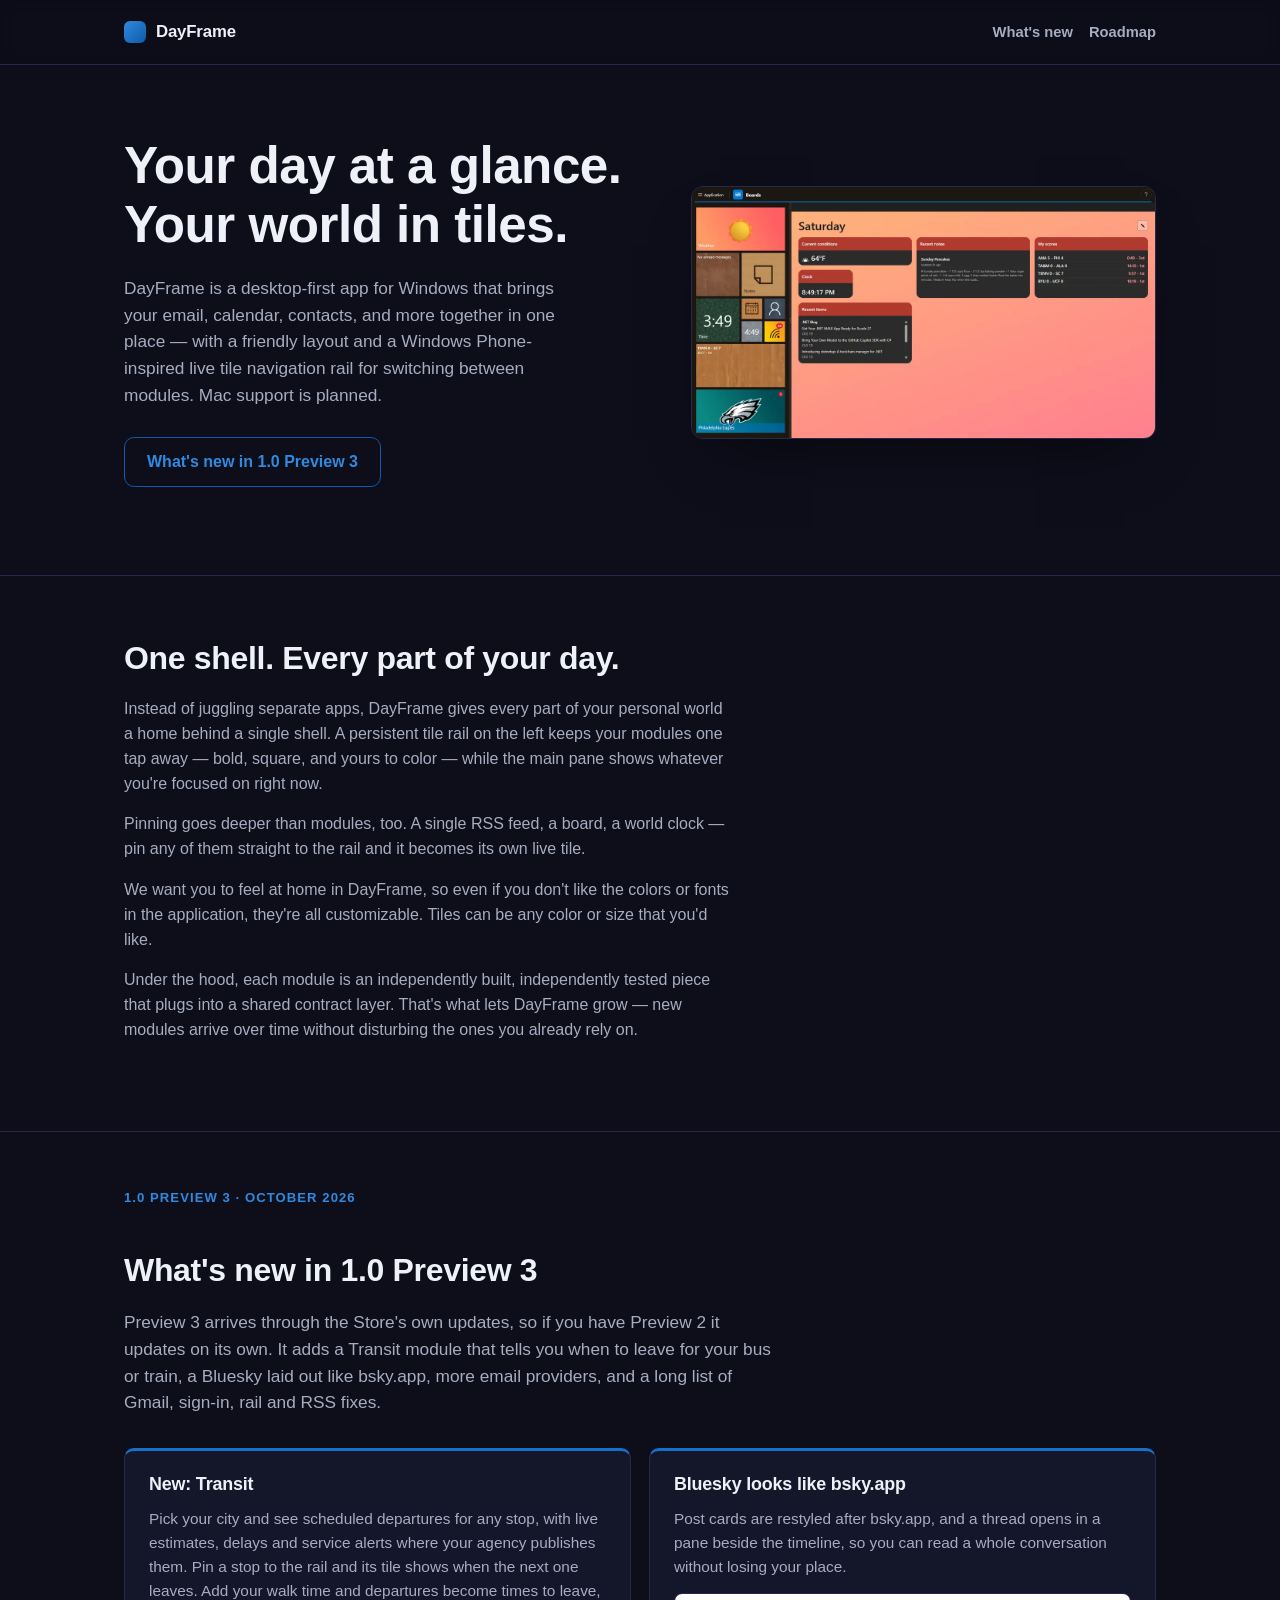
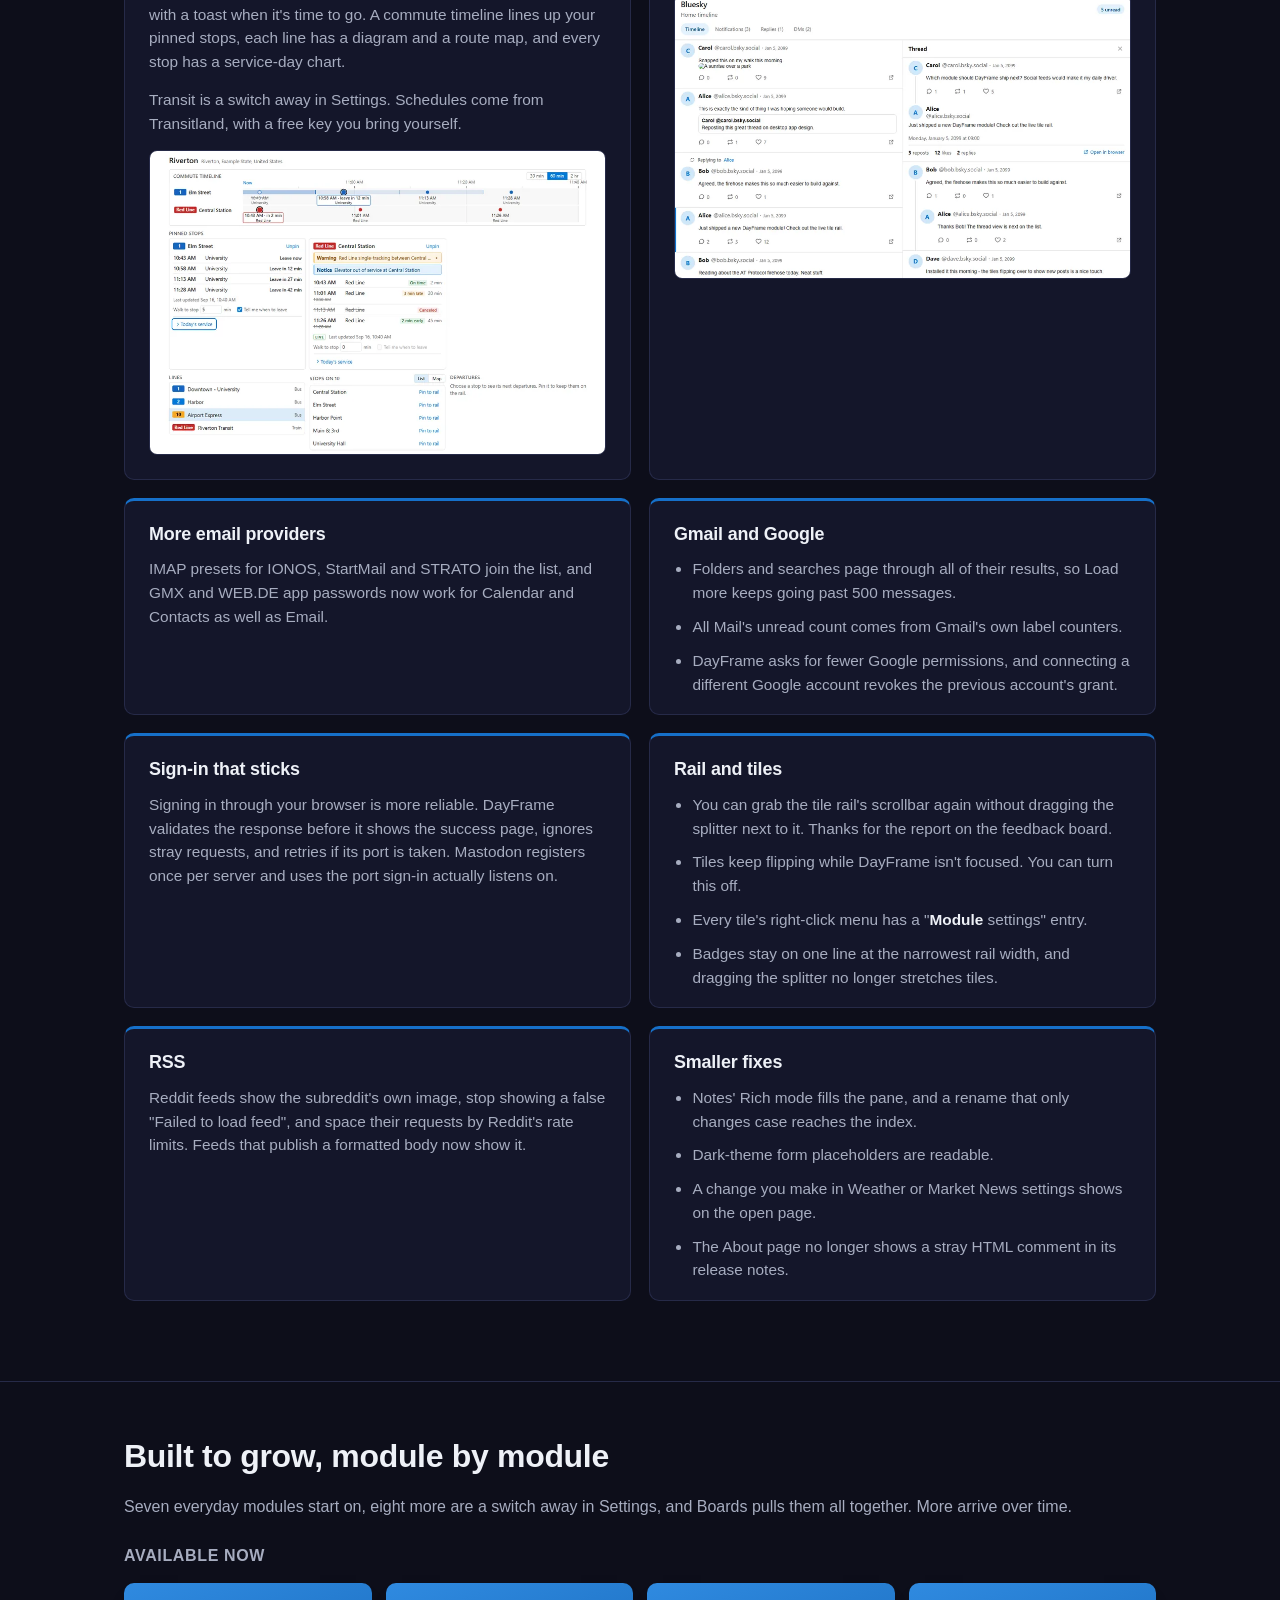
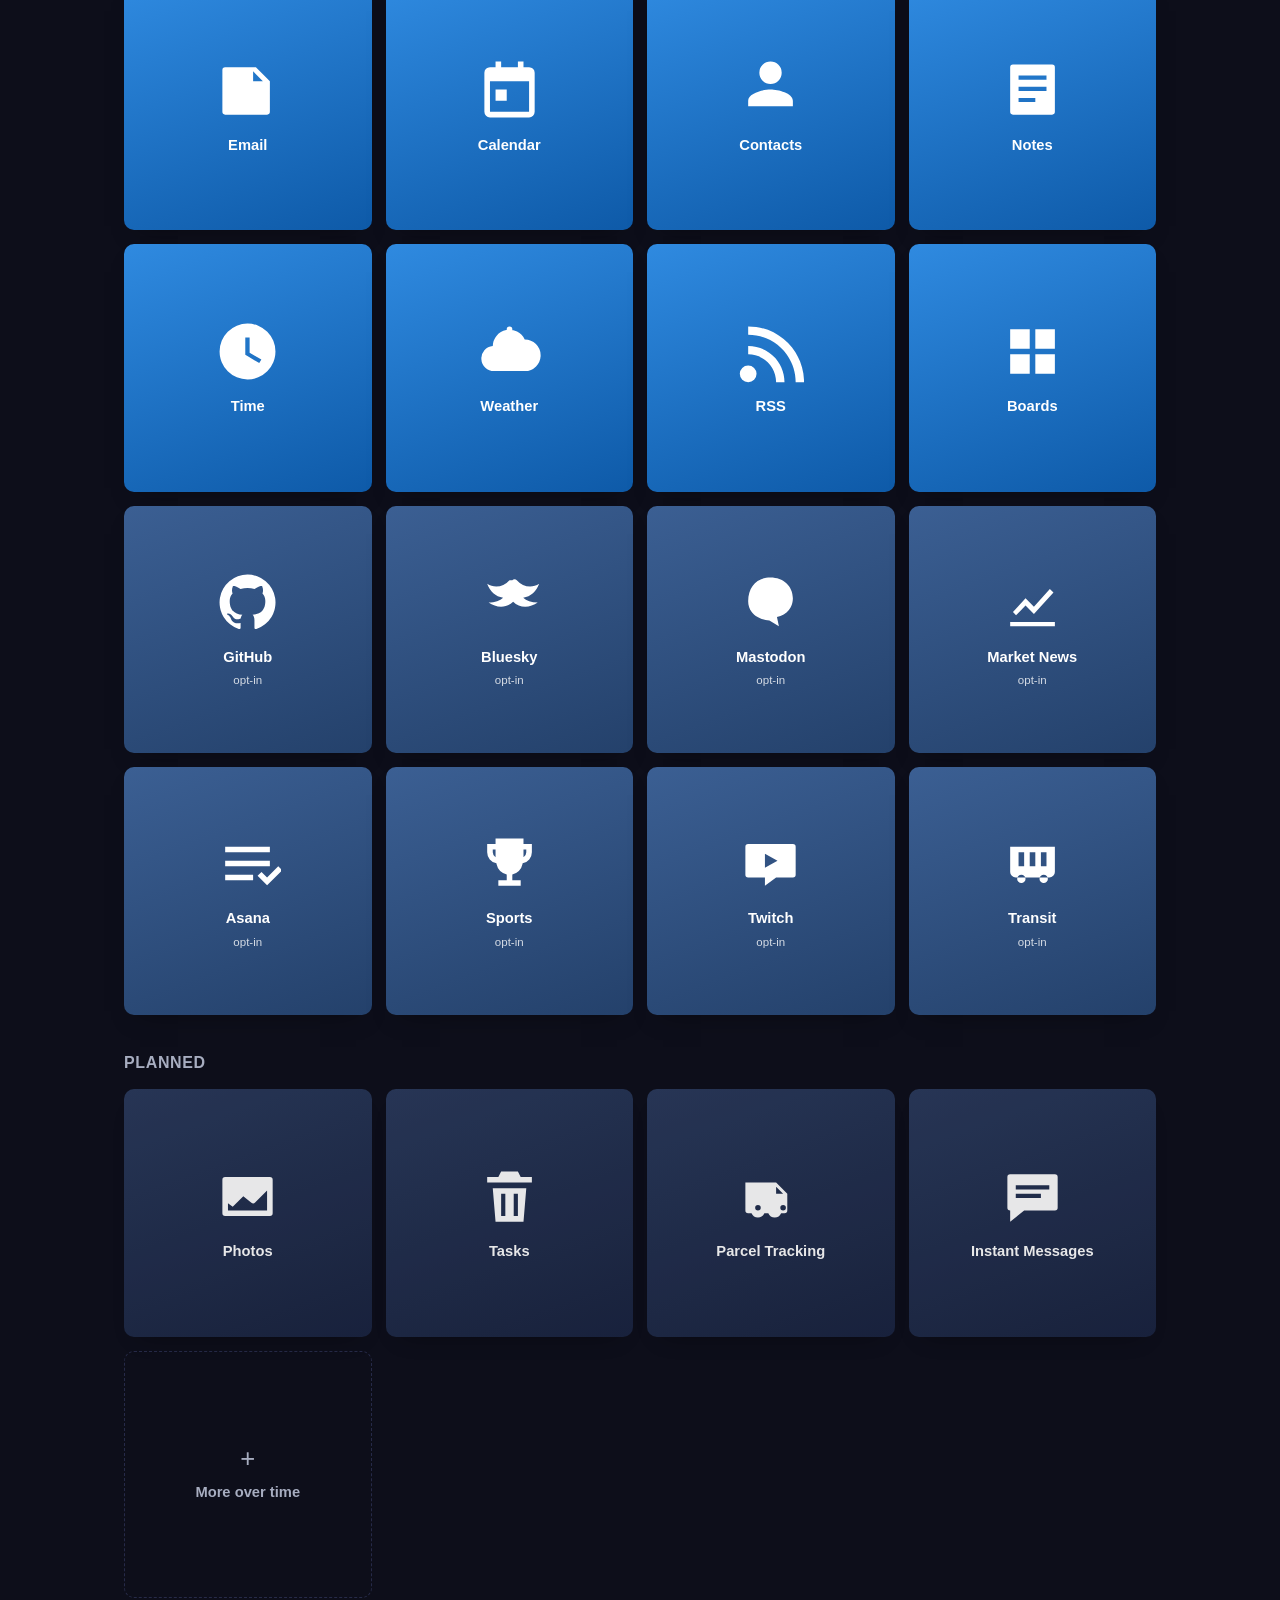
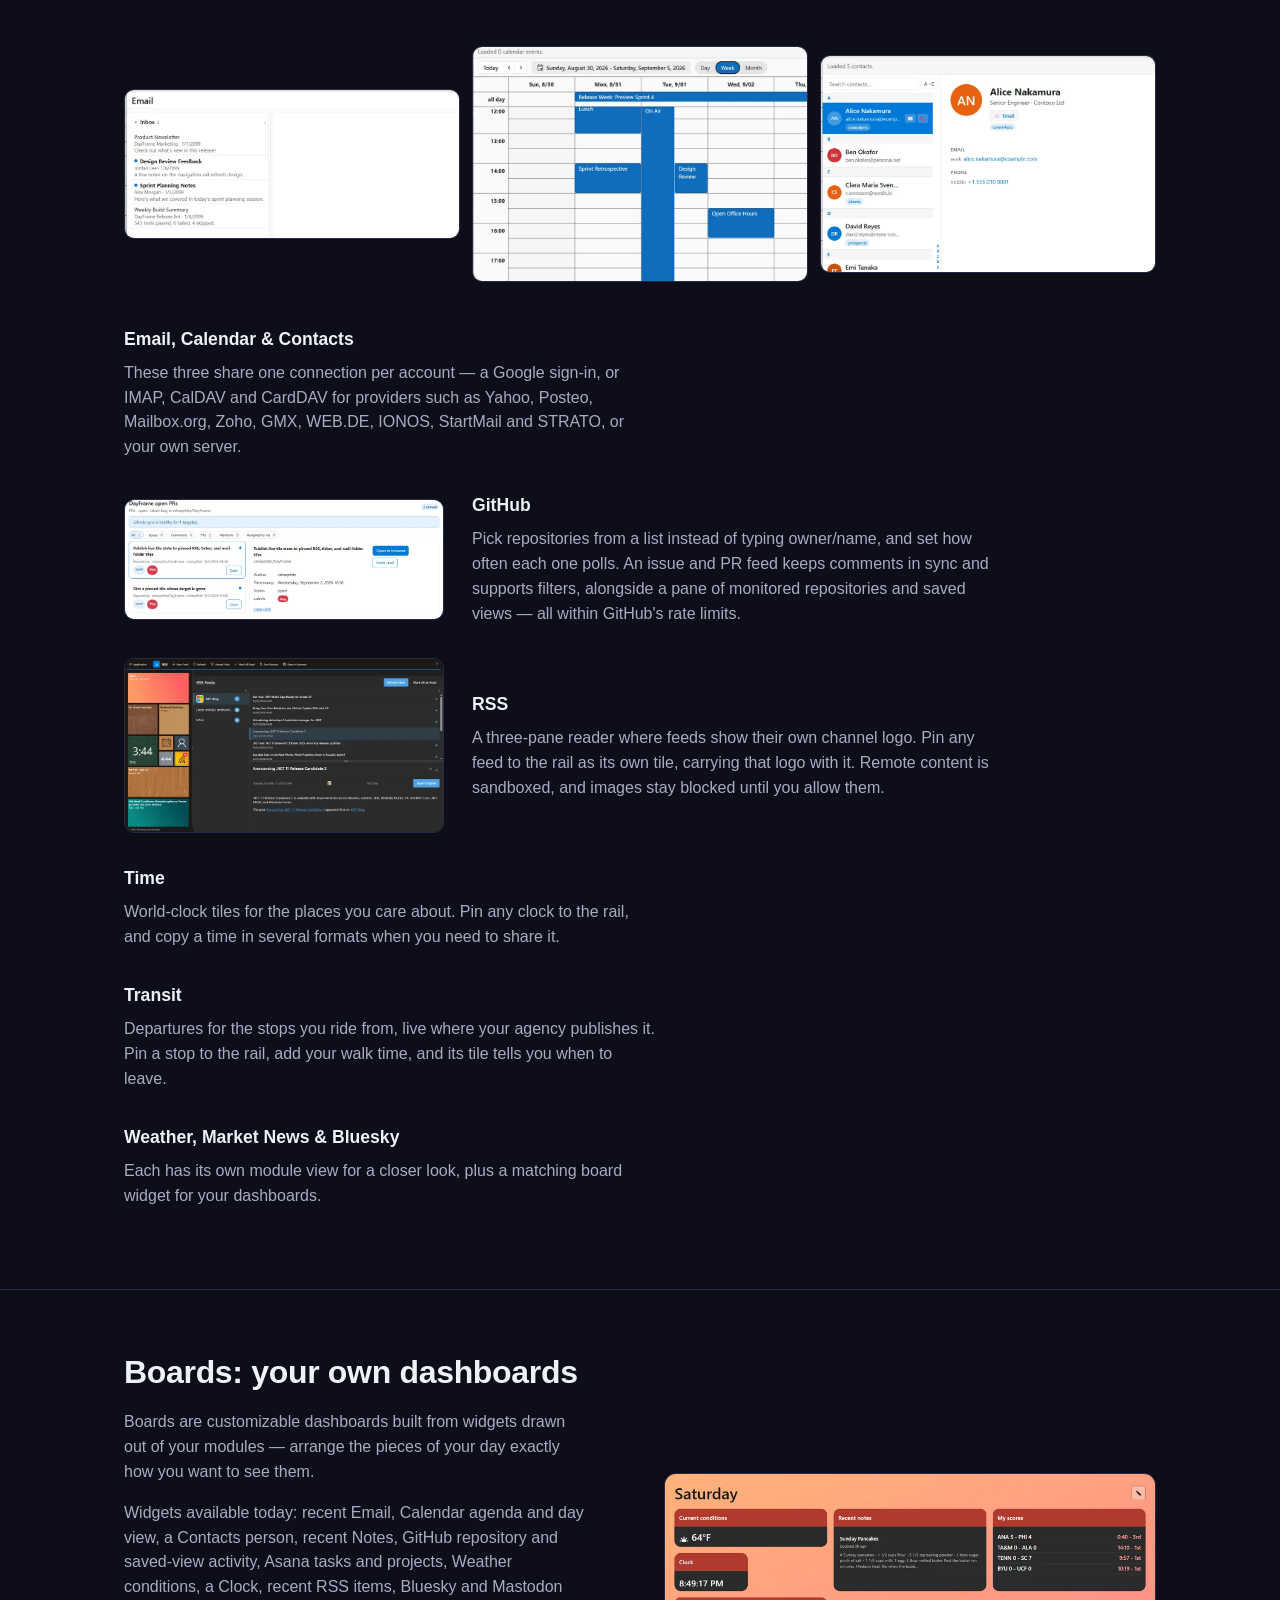
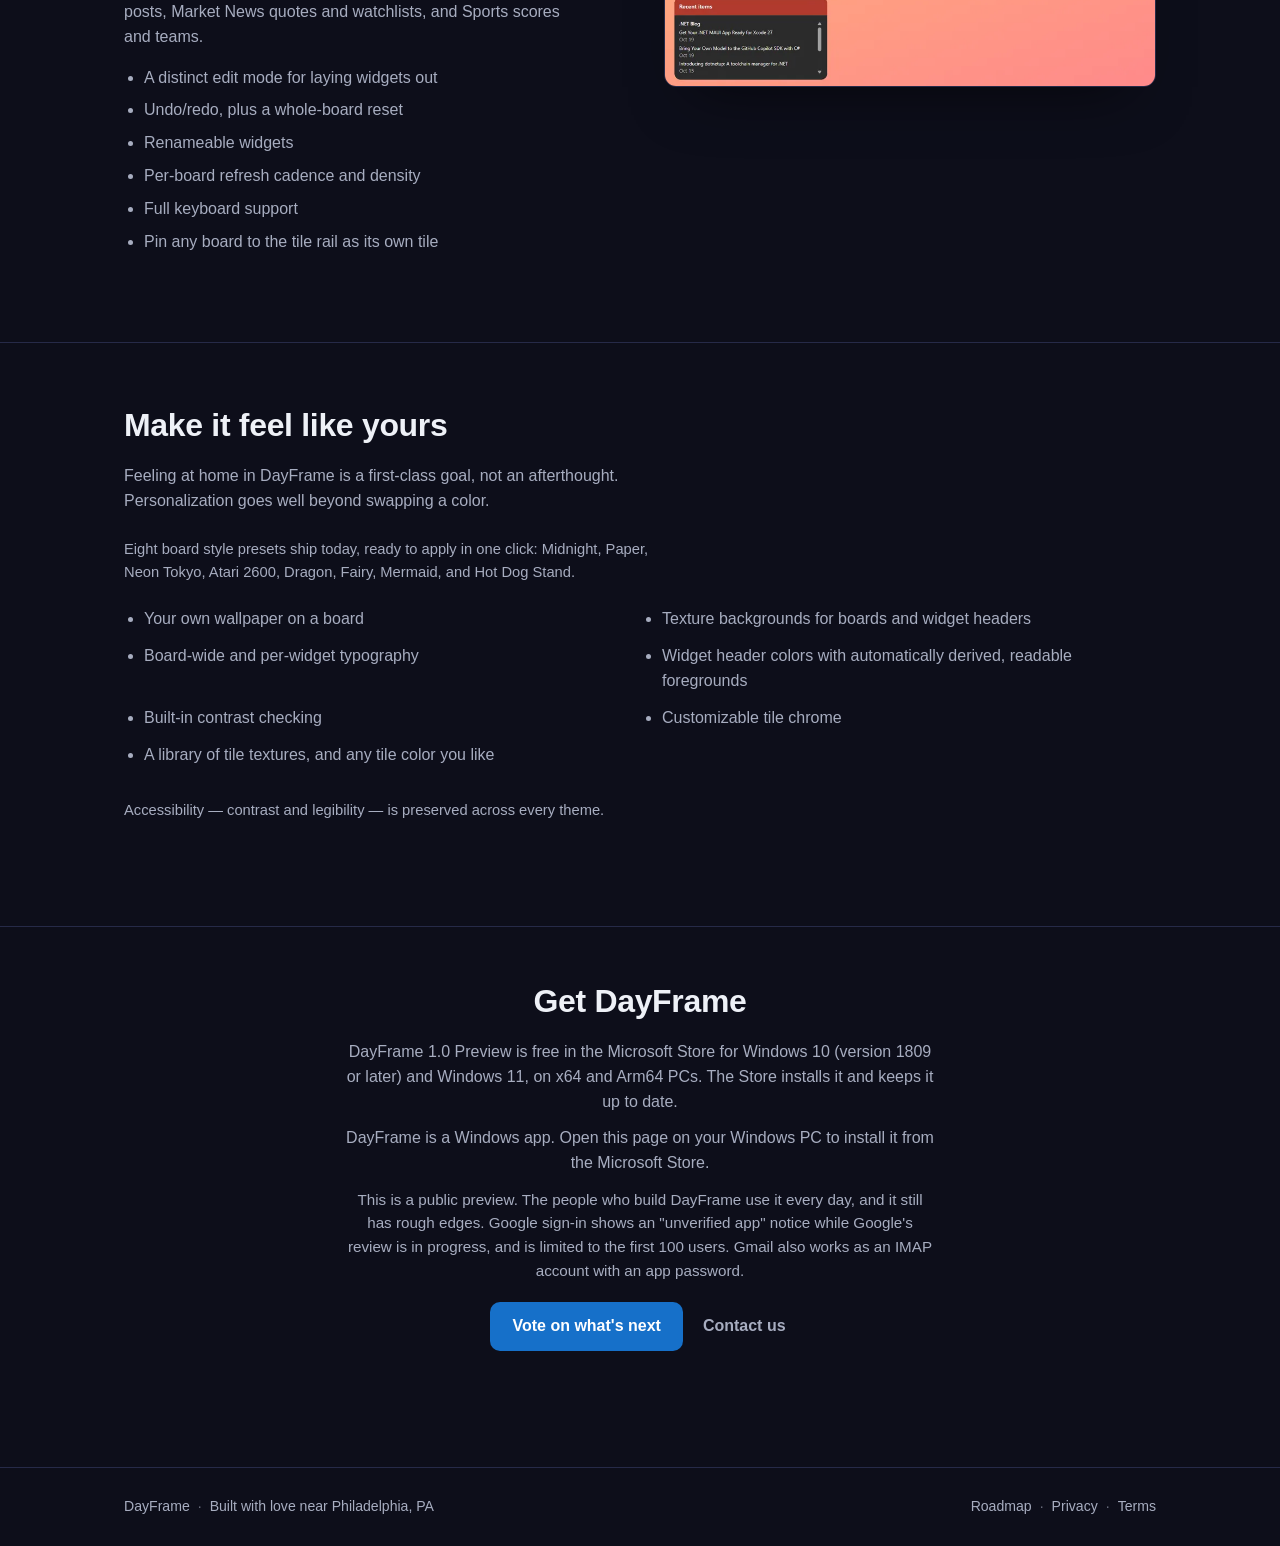
==== commit cab10bc6: "Describe 1.0 Preview 3: Transit, Bluesky thread pane, more mail providers What's new is rewritten fr" ====
--- a/site/index.html
+++ b/site/index.html
@@ -65,7 +65,7 @@
           <a class="store-badge" href="https://apps.microsoft.com/detail/9MW9FNK1H1N3" target="_blank" rel="noopener">
             <img src="img/ms-store-badge.svg" alt="Download from the Microsoft Store" width="161" height="44" />
           </a>
-          <a class="cta cta-outline" href="#whats-new">What's new in 1.0 Preview 2</a>
+          <a class="cta cta-outline" href="#whats-new">What's new in 1.0 Preview 3</a>
         </div>
       </div>
       <div class="hero-shot">
@@ -106,105 +106,110 @@
 
   <section class="whats-new" id="whats-new">
     <div class="wrap">
-      <p class="eyebrow">1.0 Preview 2 · October 2026</p>
-      <h2>What's new in 1.0 Preview 2</h2>
+      <p class="eyebrow">1.0 Preview 3 · October 2026</p>
+      <h2>What's new in 1.0 Preview 3</h2>
       <p class="whats-new-lede">
-        DayFrame 1.0 is a public preview, and anyone on Windows can install it from the Microsoft
-        Store. Preview 2 is the first build to arrive through the Store's own updates. It brings
-        a welcome tour, a Twitch module, boards you lay out freely, a much richer Weather, tiles
-        that sparkle, and a long list of speed and polish work.
+        Preview 3 arrives through the Store's own updates, so if you have Preview 2 it updates on
+        its own. It adds a Transit module that tells you when to leave for your bus or train, a
+        Bluesky laid out like bsky.app, more email providers, and a long list of Gmail, sign-in,
+        rail and RSS fixes.
       </p>
 
       <div class="feature-grid">
 
         <article class="feature">
-          <h3>In the Microsoft Store</h3>
+          <h3>New: Transit</h3>
           <p>
-            Install DayFrame from the Microsoft Store and the Store keeps it up to date. The
-            package is signed, so there's no SmartScreen warning to click through. It runs on
-            Windows 10 and 11, on both x64 and Arm64 PCs.
+            Pick your city and see scheduled departures for any stop, with live estimates, delays
+            and service alerts where your agency publishes them. Pin a stop to the rail and its
+            tile shows when the next one leaves. Add your walk time and departures become times to
+            leave, with a toast when it's time to go. A commute timeline lines up your pinned
+            stops, each line has a diagram and a route map, and every stop has a service-day chart.
           </p>
           <p>
-            Already running the zip build from a private preview? The first time the Store
-            version starts, it brings your settings and accounts across.
-          </p>
-        </article>
-
-        <article class="feature">
-          <h3>A welcome on first start</h3>
-          <p>
-            A new welcome tour introduces every module and lets you pick which ones to turn on.
-            It also covers appearance and getting around, and you can reopen it any time from the
-            Application menu. Fewer modules start switched on, and Email, Calendar and Contacts
-            say plainly how to connect an account rather than sitting empty.
-          </p>
-        </article>
-
-        <article class="feature">
-          <h3>Twitch, for streamers</h3>
-          <p>
-            Sign in with a short device code, and your channel's tile shows when you're live and
-            how many people are watching. The Twitch dashboard adds your stream title, category,
-            follower and subscriber totals and your schedule, plus which of the channels you
-            follow are live right now.
-          </p>
-        </article>
-
-        <article class="feature">
-          <h3>Boards on a free grid</h3>
-          <p>
-            Boards now lay widgets out on a grid you control: drag a widget anywhere and resize it
-            from any side. Repositories you watch on GitHub can go on a board as widgets too.
-            If one widget can't load, only that card says so, and the rest of the board carries on.
-          </p>
-        </article>
-
-        <article class="feature">
-          <h3>Weather in detail</h3>
-          <p>
-            The Weather module adds today's details, the next 24 hours and a seven-day chance of
-            rain, and you can switch between your locations. The tile's back face splits into the
-            days ahead, and the tile icon can show the condition and the temperature together.
-          </p>
-        </article>
-
-        <article class="feature">
-          <h3>Tiles that sparkle (and drip)</h3>
-          <p>
-            Five glitter textures (silver, gold, red, green and blue) twinkle on the rail, and the
-            new Green Slime material drips and wobbles. The light theme gets a light navigation
-            pane, toolbar and title bar to match, and the tile menu is grouped by what you're
-            trying to do.
+            Transit is a switch away in Settings. Schedules come from Transitland, with a free key
+            you bring yourself.
           </p>
           <button type="button" class="shot-trigger feature-shot" aria-label="View larger image">
             <picture>
-              <source srcset="img/screens/whats-new-tiles.webp" type="image/webp" />
-              <img src="img/screens/whats-new-tiles.png" alt="A DayFrame tile rail in a mix of sizes and materials - sunset gradient, leather, kraft paper, chalkboard, cork, denim, brushed metal and wood grain - beside the Weather module's Philadelphia forecast" loading="lazy" />
+              <source srcset="img/screens/transit-leave-by.webp" type="image/webp" />
+              <img src="img/screens/transit-leave-by.png" alt="DayFrame's Transit module for a sample city: a commute timeline across two pinned stops with a 'leave in 12 min' marker, a pinned Elm Street stop with a 5-minute walk time and 'Tell me when to leave' checked, a Central Station board with a live service warning and a canceled departure, and the lines and stops lists below" loading="lazy" />
             </picture>
           </button>
         </article>
 
         <article class="feature">
-          <h3>At home in Windows</h3>
+          <h3>Bluesky looks like bsky.app</h3>
+          <p>
+            Post cards are restyled after bsky.app, and a thread opens in a pane beside the
+            timeline, so you can read a whole conversation without losing your place.
+          </p>
+          <button type="button" class="shot-trigger feature-shot" aria-label="View larger image">
+            <picture>
+              <source srcset="img/screens/bluesky-thread.webp" type="image/webp" />
+              <img src="img/screens/bluesky-thread.png" alt="DayFrame's Bluesky module with sample posts: the home timeline on the left and a Thread pane on the right showing a post, its reply counts and the replies beneath it" loading="lazy" />
+            </picture>
+          </button>
+        </article>
+
+        <article class="feature">
+          <h3>More email providers</h3>
+          <p>
+            IMAP presets for IONOS, StartMail and STRATO join the list, and GMX and WEB.DE app
+            passwords now work for Calendar and Contacts as well as Email.
+          </p>
+        </article>
+
+        <article class="feature">
+          <h3>Gmail and Google</h3>
           <ul>
-            <li>Opening DayFrame again brings up the window you already have, and the taskbar
-              jump list opens Email, Calendar, Contacts or Notes directly.</li>
-            <li>Your tiles' counts add up to a badge on the taskbar icon.</li>
-            <li>DayFrame can start when you sign in to Windows. It's off unless you turn it on.</li>
-            <li>The title bar stays readable in the dark theme.</li>
+            <li>Folders and searches page through all of their results, so Load more keeps going
+              past 500 messages.</li>
+            <li>All Mail's unread count comes from Gmail's own label counters.</li>
+            <li>DayFrame asks for fewer Google permissions, and connecting a different Google
+              account revokes the previous account's grant.</li>
           </ul>
         </article>
 
         <article class="feature">
-          <h3>Faster, lighter, and better behaved</h3>
+          <h3>Sign-in that sticks</h3>
+          <p>
+            Signing in through your browser is more reliable. DayFrame validates the response
+            before it shows the success page, ignores stray requests, and retries if its port is
+            taken. Mastodon registers once per server and uses the port sign-in actually listens
+            on.
+          </p>
+        </article>
+
+        <article class="feature">
+          <h3>Rail and tiles</h3>
           <ul>
-            <li>Google Calendar and Contacts and CalDAV/CardDAV servers sync only what changed,
-              and cached mail, events and posts stay available offline.</li>
-            <li>Notes keeps its index between runs, and long contact lists scroll smoothly
-              with an A-Z jump.</li>
-            <li>GitHub pull requests show their check status. In Email you can hide preview text
-              and archive from the keyboard. RSS can follow a subreddit.</li>
-            <li>The Help page answers questions you type about DayFrame.</li>
+            <li>You can grab the tile rail's scrollbar again without dragging the splitter next to
+              it. Thanks for the report on the feedback board.</li>
+            <li>Tiles keep flipping while DayFrame isn't focused. You can turn this off.</li>
+            <li>Every tile's right-click menu has a "<em>Module</em> settings" entry.</li>
+            <li>Badges stay on one line at the narrowest rail width, and dragging the splitter no
+              longer stretches tiles.</li>
+          </ul>
+        </article>
+
+        <article class="feature">
+          <h3>RSS</h3>
+          <p>
+            Reddit feeds show the subreddit's own image, stop showing a false "Failed to load
+            feed", and space their requests by Reddit's rate limits. Feeds that publish a
+            formatted body now show it.
+          </p>
+        </article>
+
+        <article class="feature">
+          <h3>Smaller fixes</h3>
+          <ul>
+            <li>Notes' Rich mode fills the pane, and a rename that only changes case reaches the
+              index.</li>
+            <li>Dark-theme form placeholders are readable.</li>
+            <li>A change you make in Weather or Market News settings shows on the open page.</li>
+            <li>The About page no longer shows a stray HTML comment in its release notes.</li>
           </ul>
         </article>
 
@@ -216,7 +221,7 @@
     <div class="wrap">
       <h2>Built to grow, module by module</h2>
       <p class="modules-lede">
-        Seven everyday modules start on, seven more are a switch away in Settings, and Boards
+        Seven everyday modules start on, eight more are a switch away in Settings, and Boards
         pulls them all together. More arrive over time.
       </p>
 
@@ -302,6 +307,12 @@
         <div class="tile tile-optin">
           <svg viewBox="0 0 24 24" aria-hidden="true"><path d="M4 5h16a1 1 0 0 1 1 1v10a1 1 0 0 1-1 1h-6l-4 3v-3H4a1 1 0 0 1-1-1V6a1 1 0 0 1 1-1zm6 3.5v5l4.5-2.5L10 8.5z"/></svg>
           <span>Twitch</span>
+          <small>opt-in</small>
+        </div>
+
+        <div class="tile tile-optin">
+          <svg viewBox="0 0 24 24" aria-hidden="true"><path d="M4 6h16v9a2 2 0 0 1-2 2H6a2 2 0 0 1-2-2V6zm3 2v5h2V8H7zm4 0v5h2V8h-2zm4 0v5h2V8h-2zM8 19a1.5 1.5 0 1 0 0-3 1.5 1.5 0 0 0 0 3zm8 0a1.5 1.5 0 1 0 0-3 1.5 1.5 0 0 0 0 3z"/></svg>
+          <span>Transit</span>
           <small>opt-in</small>
         </div>
 
@@ -323,11 +334,6 @@
         <div class="tile tile-muted">
           <svg viewBox="0 0 24 24" aria-hidden="true"><path d="M3 7h11l4 4v6a1 1 0 0 1-1 1h-1.2a2.5 2.5 0 0 1-4.6 0H9.8a2.5 2.5 0 0 1-4.6 0H4a1 1 0 0 1-1-1V7zm11 1.5V11h2.5L14 8.5zM7.5 17a1 1 0 1 0 0-2 1 1 0 0 0 0 2zm9 0a1 1 0 1 0 0-2 1 1 0 0 0 0 2z"/></svg>
           <span>Parcel&nbsp;Tracking</span>
-        </div>
-
-        <div class="tile tile-muted">
-          <svg viewBox="0 0 24 24" aria-hidden="true"><path d="M4 6h16v9a2 2 0 0 1-2 2H6a2 2 0 0 1-2-2V6zm3 2v5h2V8H7zm4 0v5h2V8h-2zm4 0v5h2V8h-2zM8 19a1.5 1.5 0 1 0 0-3 1.5 1.5 0 0 0 0 3zm8 0a1.5 1.5 0 1 0 0-3 1.5 1.5 0 0 0 0 3z"/></svg>
-          <span>Transit&nbsp;Schedules</span>
         </div>
 
         <div class="tile tile-muted">
@@ -369,8 +375,8 @@
             <h3>Email, Calendar &amp; Contacts</h3>
             <p>
               These three share one connection per account — a Google sign-in, or IMAP, CalDAV
-              and CardDAV for providers such as Yahoo, Posteo, Mailbox.org and Zoho, or your own
-              server.
+              and CardDAV for providers such as Yahoo, Posteo, Mailbox.org, Zoho, GMX, WEB.DE,
+              IONOS, StartMail and STRATO, or your own server.
             </p>
           </div>
         </div>
@@ -422,6 +428,16 @@
 
         <div class="blurb blurb-text-only">
           <div class="blurb-text">
+            <h3>Transit</h3>
+            <p>
+              Departures for the stops you ride from, live where your agency publishes it. Pin a
+              stop to the rail, add your walk time, and its tile tells you when to leave.
+            </p>
+          </div>
+        </div>
+
+        <div class="blurb blurb-text-only">
+          <div class="blurb-text">
             <h3>Weather, Market News &amp; Bluesky</h3>
             <p>
               Each has its own module view for a closer look, plus a matching board widget for
@@ -443,8 +459,10 @@
           arrange the pieces of your day exactly how you want to see them.
         </p>
         <p class="boards-widgets">
-          Widgets available today: Calendar day view, Calendar agenda, Weather conditions,
-          Bluesky recent posts, Market News watchlist, RSS, and Email folder.
+          Widgets available today: recent Email, Calendar agenda and day view, a Contacts
+          person, recent Notes, GitHub repository and saved-view activity, Asana tasks and
+          projects, Weather conditions, a Clock, recent RSS items, Bluesky and Mastodon posts,
+          Market News quotes and watchlists, and Sports scores and teams.
         </p>
         <ul class="feature-list">
           <li>A distinct edit mode for laying widgets out</li>
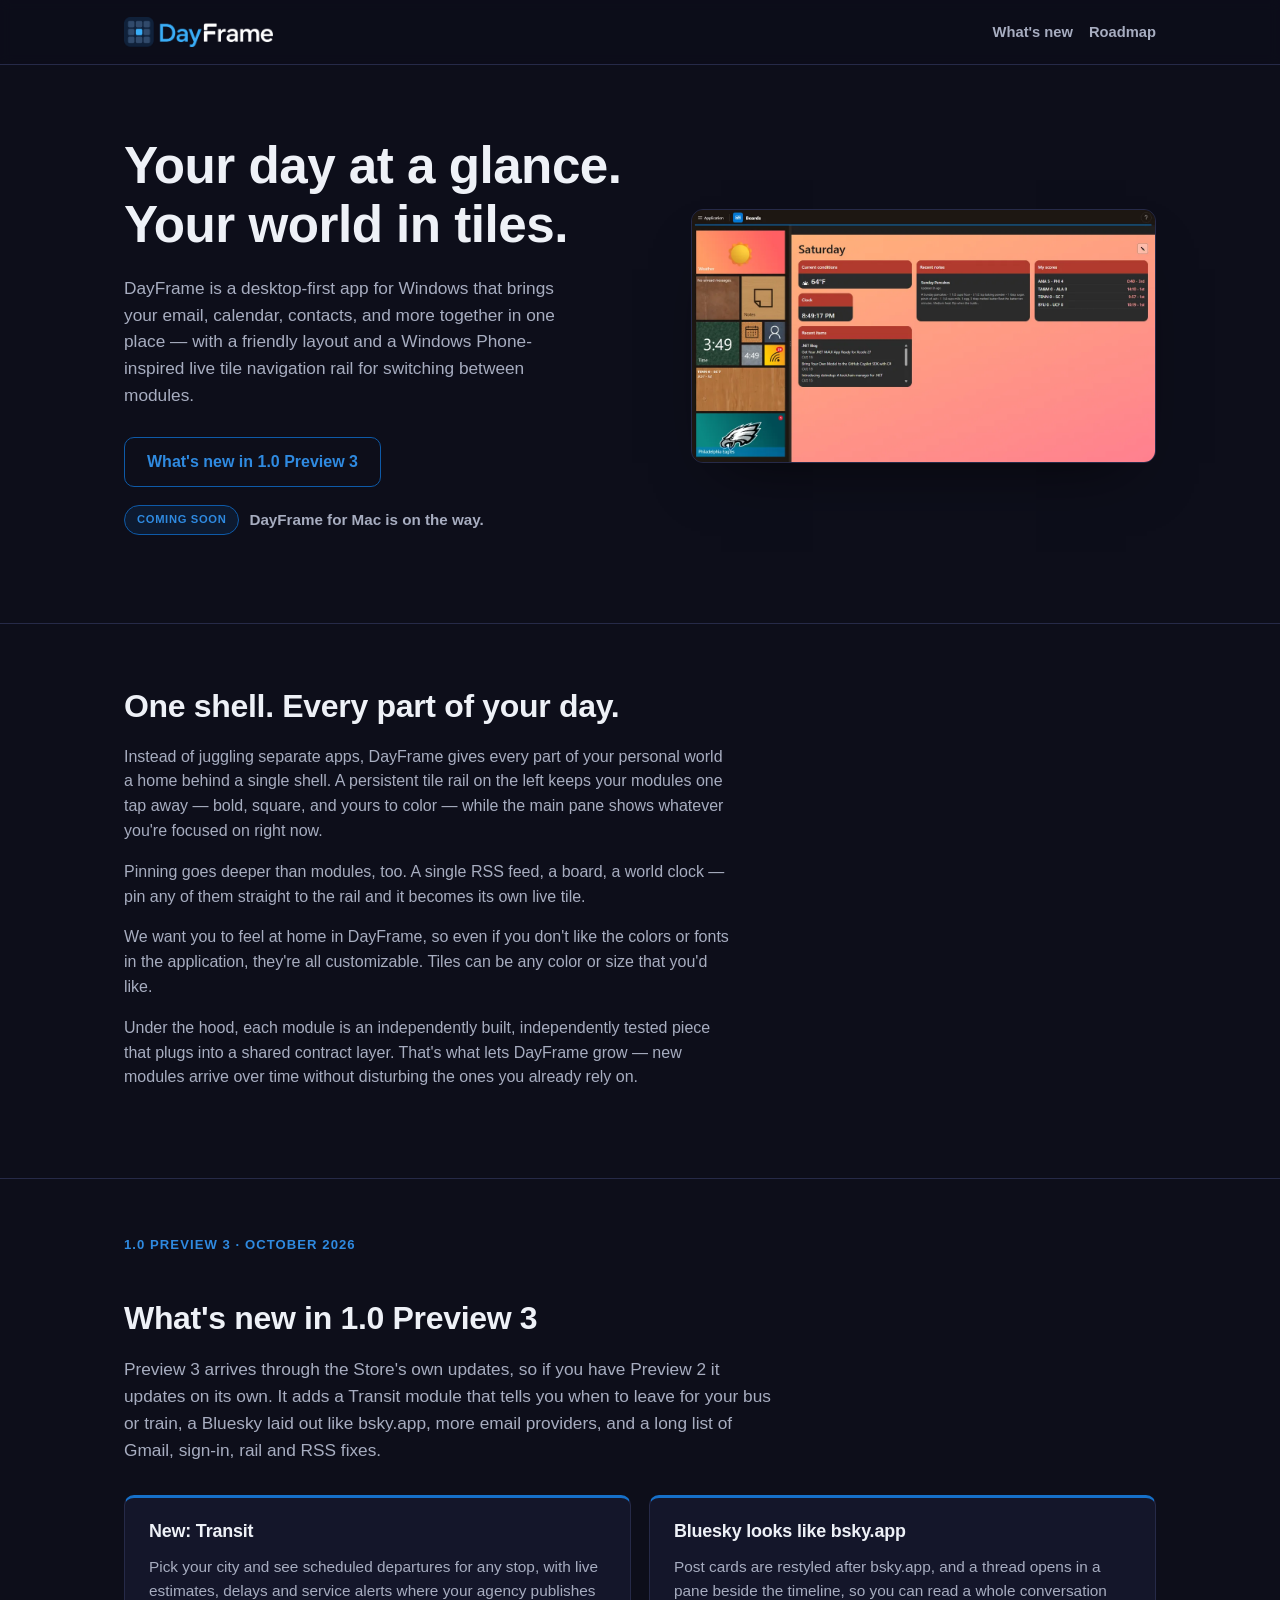
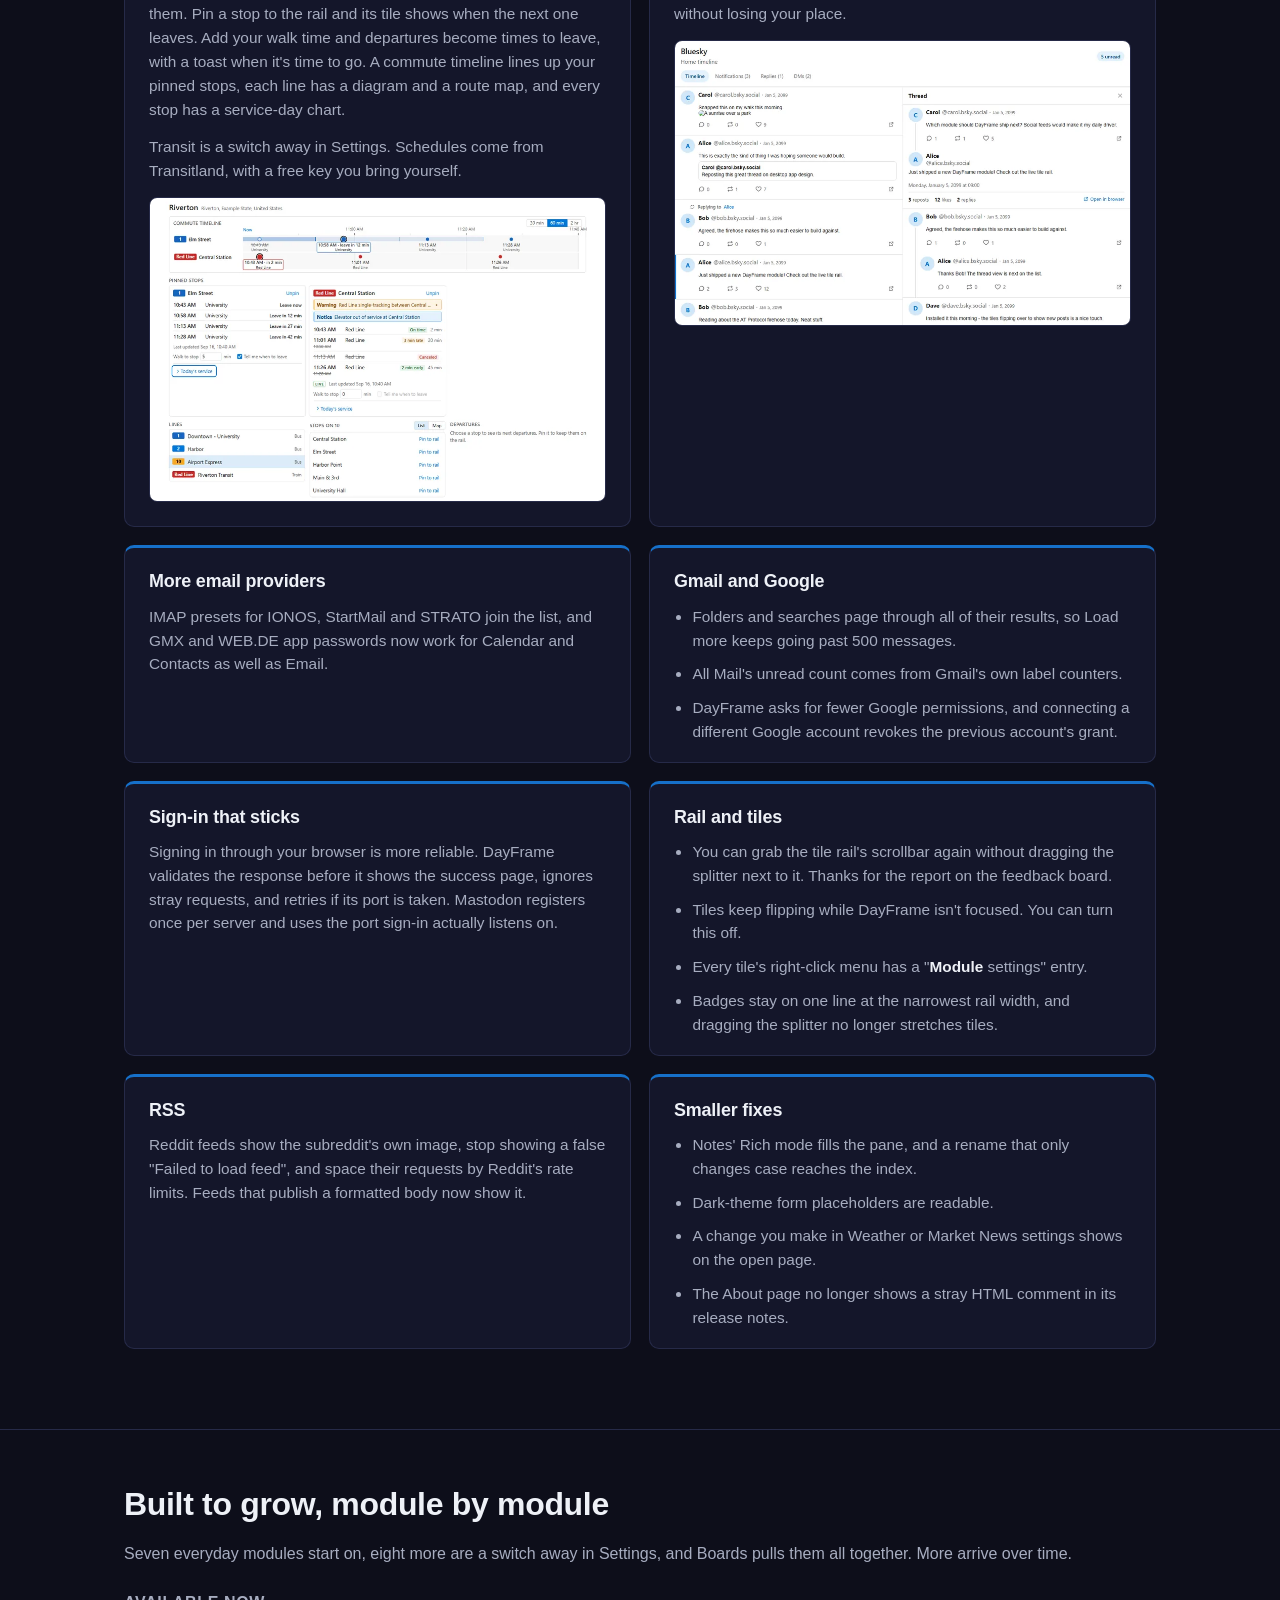
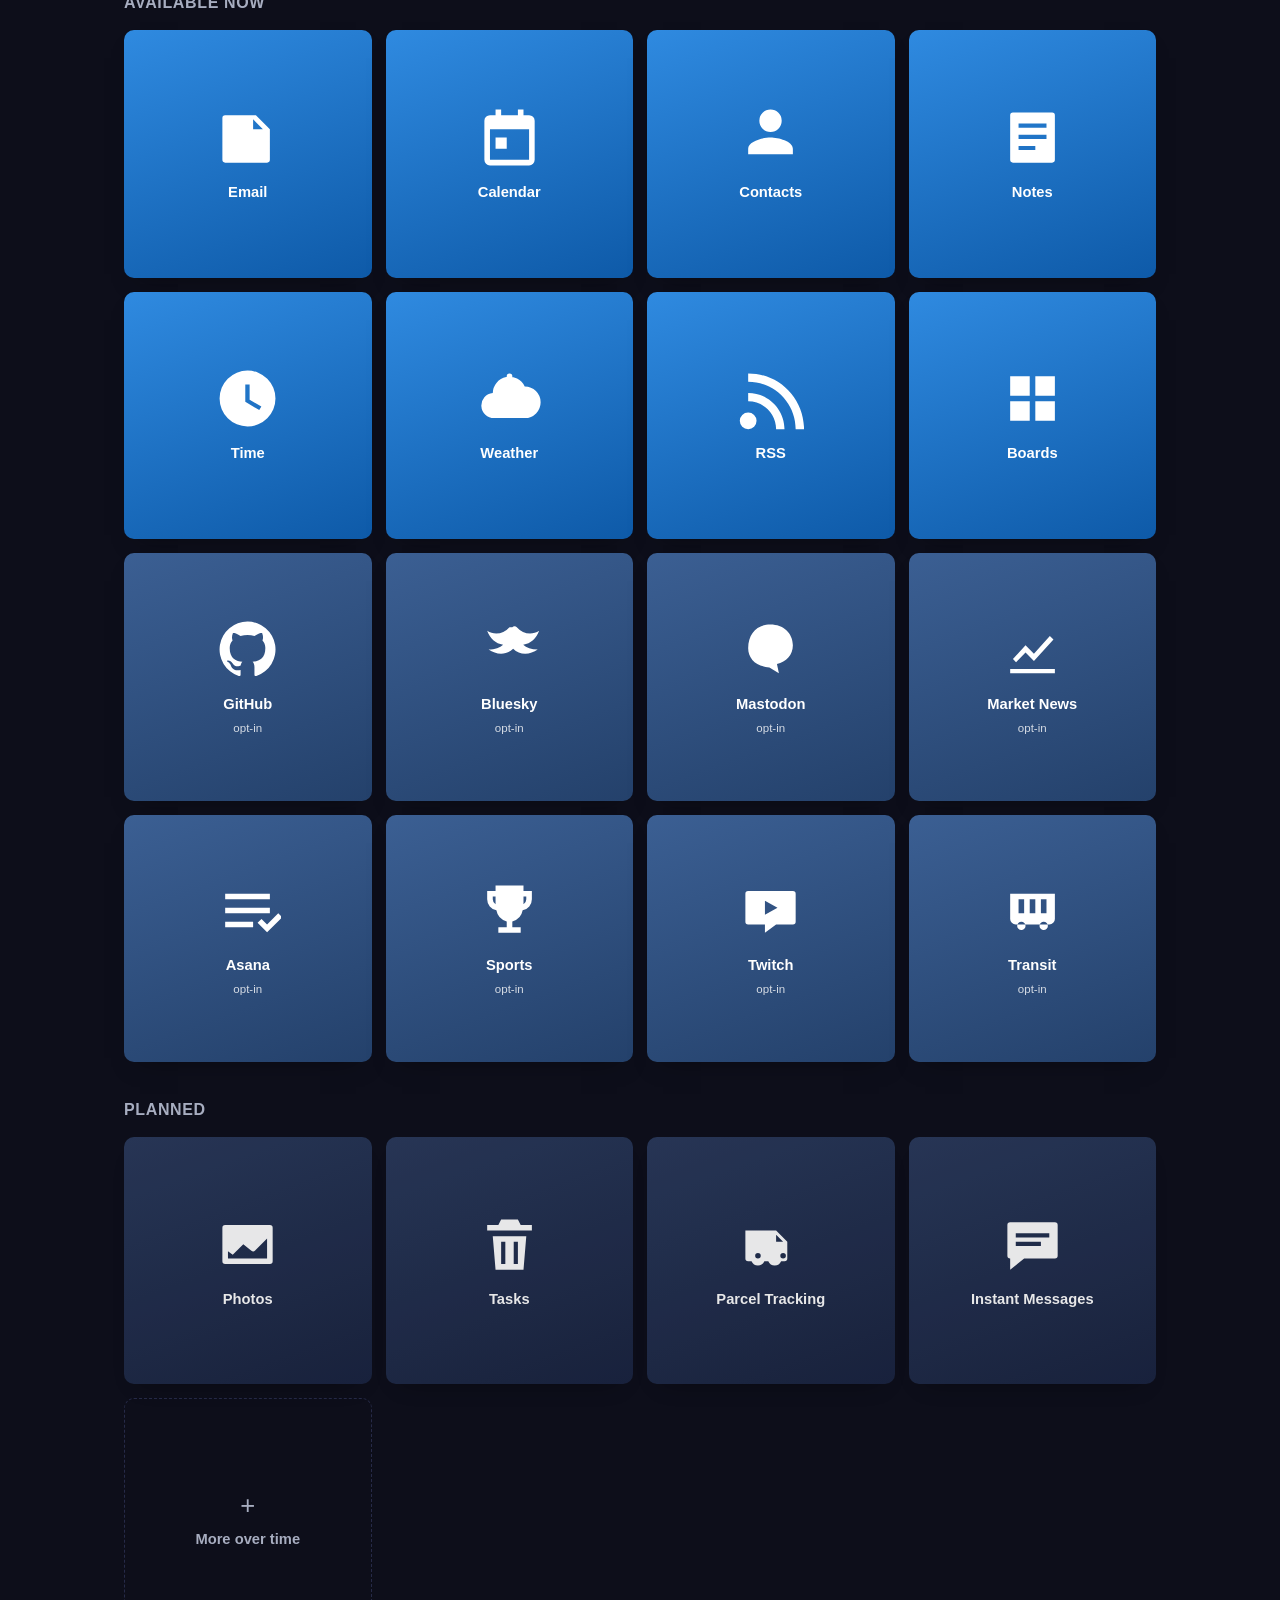
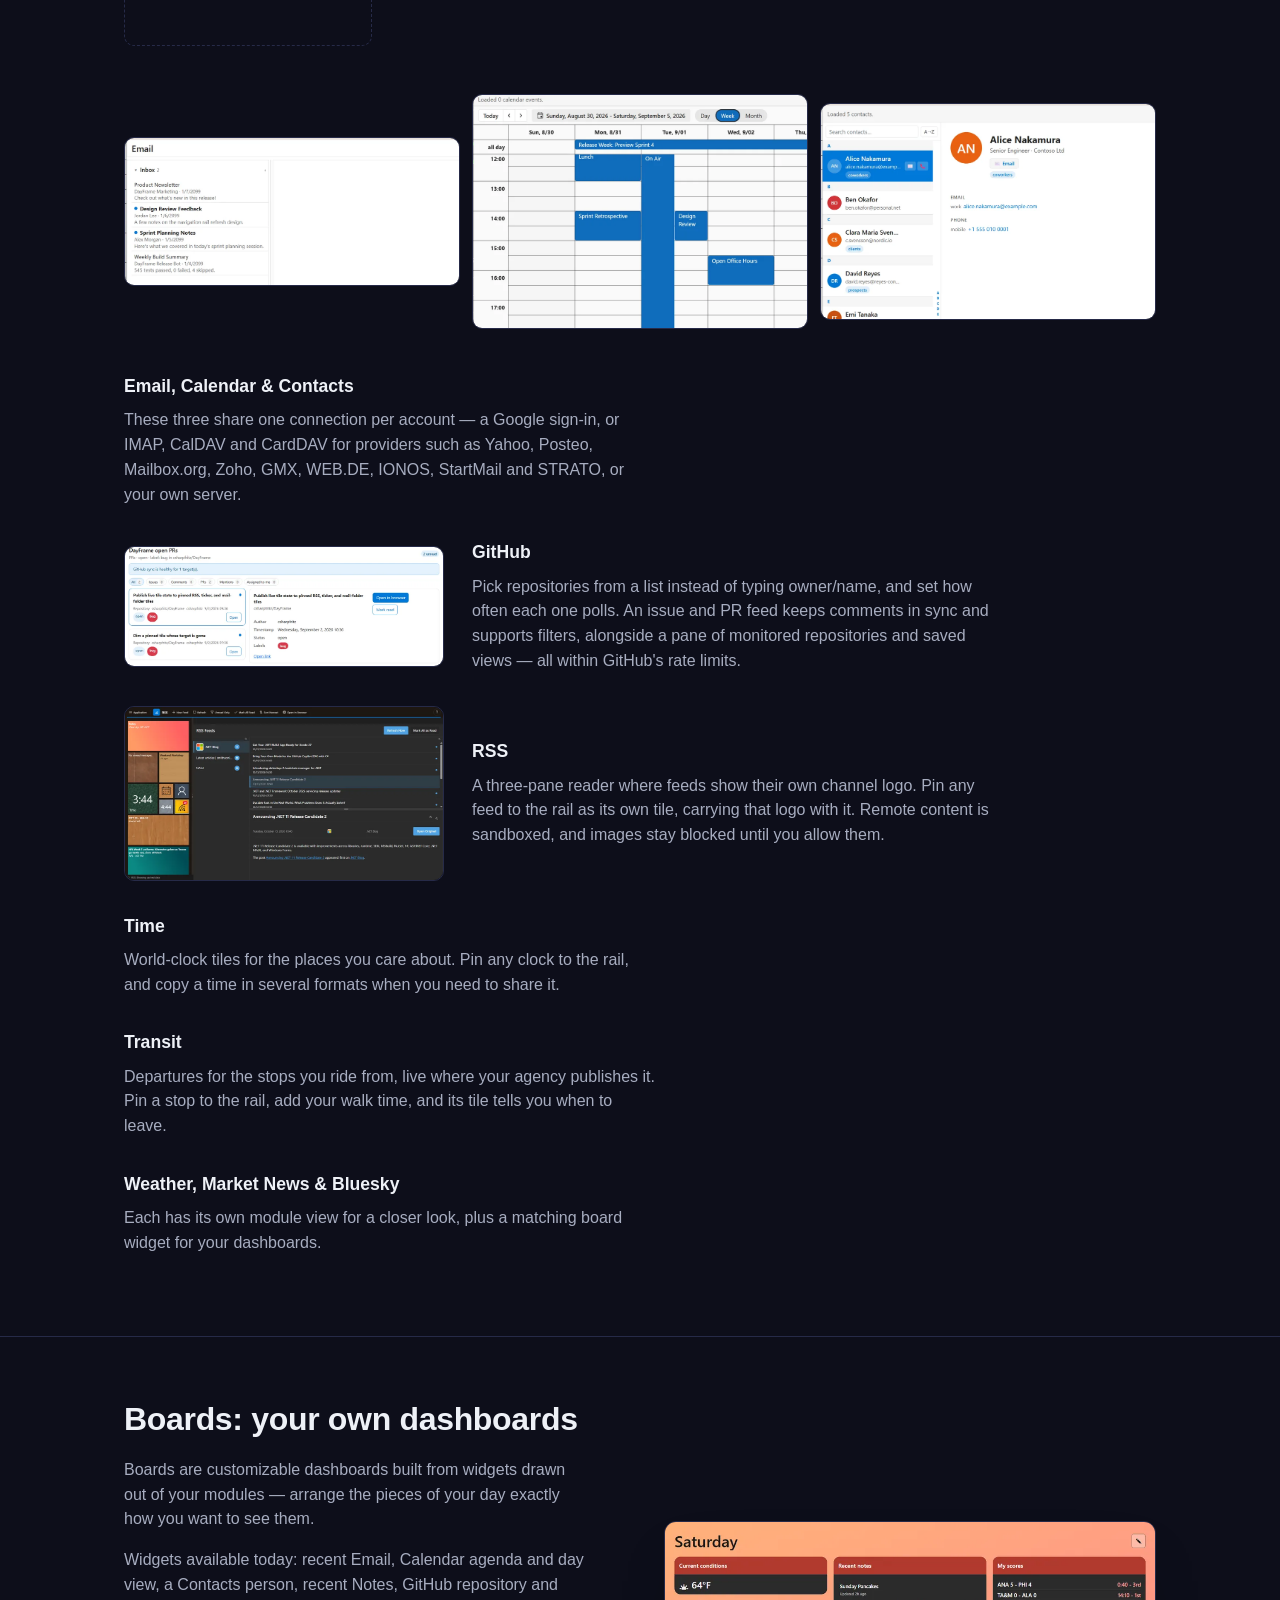
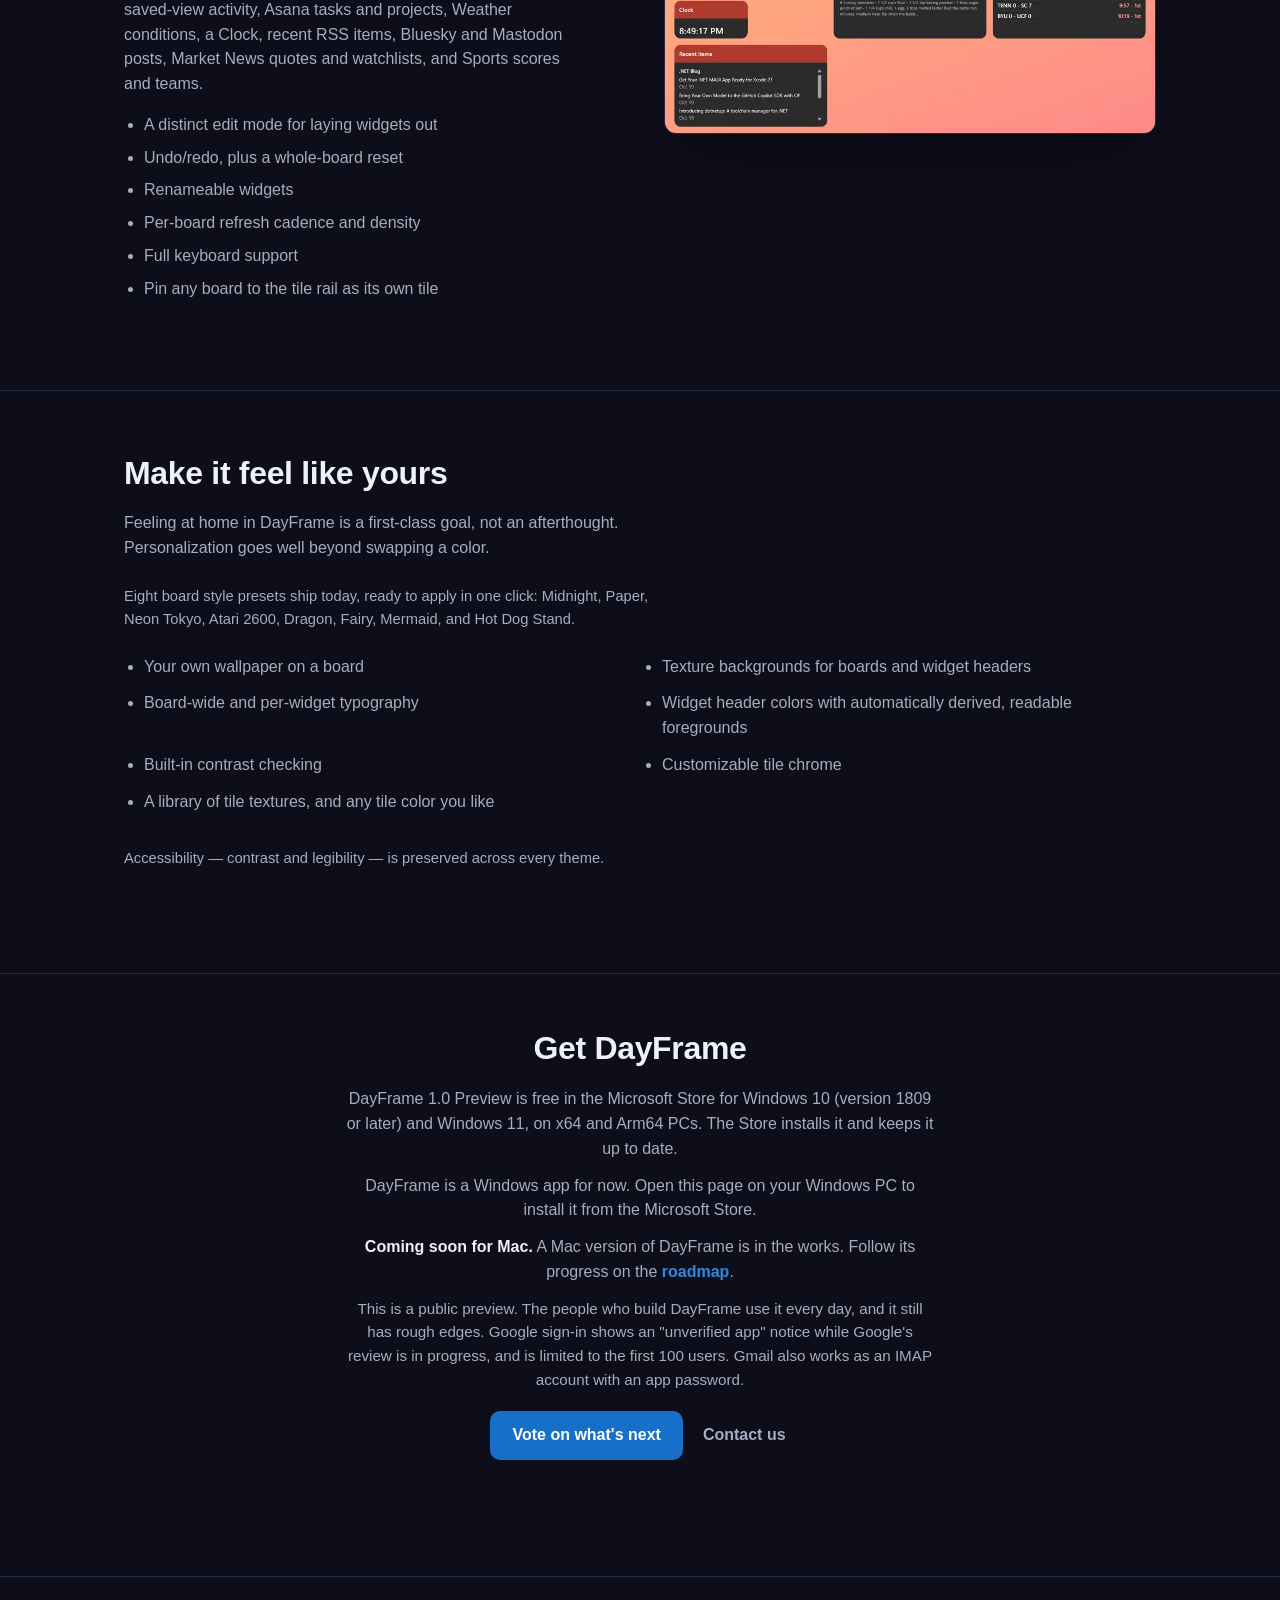
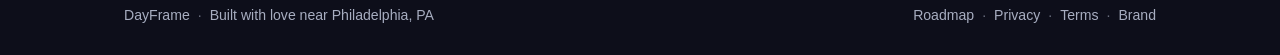
==== commit e60c326a: "Add a sitemap, a Branding page, the real wordmark in the header, and a Mac note - sitemap.xml and ro" ====
--- a/site/index.html
+++ b/site/index.html
@@ -27,6 +27,7 @@
 <meta name="twitter:description" content="A desktop app for Windows that brings your email, calendar, contacts, notes, boards, and more together behind one familiar shell with a live-tile navigation rail. Free in the Microsoft Store (1.0 Preview)." />
 <meta name="twitter:image" content="https://getdayframe.app/img/og-image.png" />
 
+<link rel="canonical" href="https://getdayframe.app/" />
 <link rel="stylesheet" href="css/style.css" />
 <script src="js/platform.js"></script>
 <script src="js/lightbox.js" defer></script>
@@ -35,10 +36,9 @@
 
 <header class="site-header">
   <div class="wrap header-inner">
-    <div class="brand">
-      <span class="brand-mark" aria-hidden="true"></span>
-      <span class="brand-name">DayFrame</span>
-    </div>
+    <a class="brand" href="index.html">
+      <img class="brand-wordmark" src="img/brand/dayframe-wordmark-dark-700.png" alt="DayFrame" width="700" height="141" />
+    </a>
     <nav class="header-links" aria-label="Site">
       <a class="header-link" href="#whats-new">What's new</a>
       <a class="roadmap-link" href="https://feedback.getdayframe.app" target="_blank" rel="noopener">Roadmap</a>
@@ -59,7 +59,6 @@
           DayFrame is a desktop-first app for Windows that brings your email, calendar, contacts,
           and more together in one place — with a friendly layout and a
           Windows&nbsp;Phone-inspired live tile navigation rail for switching between modules.
-          Mac support is planned.
         </p>
         <div class="hero-actions">
           <a class="store-badge" href="https://apps.microsoft.com/detail/9MW9FNK1H1N3" target="_blank" rel="noopener">
@@ -67,6 +66,10 @@
           </a>
           <a class="cta cta-outline" href="#whats-new">What's new in 1.0 Preview 3</a>
         </div>
+        <p class="mac-soon">
+          <span class="pill">Coming soon</span>
+          DayFrame for Mac is on the way.
+        </p>
       </div>
       <div class="hero-shot">
         <button type="button" class="shot-frame shot-trigger" aria-label="View larger image">
@@ -520,8 +523,12 @@
         and Windows 11, on x64 and Arm64 PCs. The Store installs it and keeps it up to date.
       </p>
       <p class="windows-only-note">
-        DayFrame is a Windows app. Open this page on your Windows PC to install it from the
-        Microsoft Store.
+        DayFrame is a Windows app for now. Open this page on your Windows PC to install it from
+        the Microsoft Store.
+      </p>
+      <p>
+        <strong>Coming soon for Mac.</strong> A Mac version of DayFrame is in the works. Follow
+        its progress on the <a class="contact-link" href="https://feedback.getdayframe.app" target="_blank" rel="noopener">roadmap</a>.
       </p>
       <p class="store-only">
         <a class="store-badge" href="https://apps.microsoft.com/detail/9MW9FNK1H1N3" target="_blank" rel="noopener">
@@ -559,6 +566,8 @@
       <a href="privacy.html">Privacy</a>
       <span class="dot" aria-hidden="true">·</span>
       <a href="terms.html">Terms</a>
+      <span class="dot" aria-hidden="true">·</span>
+      <a href="branding.html">Brand</a>
     </span>
   </div>
 </footer>
--- a/site/css/style.css
+++ b/site/css/style.css
@@ -59,27 +59,24 @@
   display: flex;
   align-items: center;
   justify-content: space-between;
+  gap: 12px;
   height: 64px;
 }
 
 .brand {
   display: flex;
   align-items: center;
-  gap: 10px;
-}
-
-.brand-mark {
-  width: 22px;
-  height: 22px;
   border-radius: 6px;
-  background: linear-gradient(135deg, var(--tile-blue-light), var(--tile-blue-dark));
-  flex: none;
-}
-
-.brand-name {
-  font-weight: 600;
-  font-size: 1.05rem;
-  letter-spacing: -0.01em;
+}
+
+.brand:focus-visible {
+  outline: 2px solid var(--tile-blue-light);
+  outline-offset: 4px;
+}
+
+.brand-wordmark {
+  height: 30px;
+  width: auto;
 }
 
 .header-link {
@@ -752,6 +749,149 @@
   padding: 1px 5px;
 }
 
+/* Brand assets page */
+
+.brand-page section > p {
+  margin-bottom: 20px;
+}
+
+.brand-grid {
+  display: grid;
+  gap: 20px;
+  margin: 0 0 20px;
+}
+
+.brand-grid-2 {
+  grid-template-columns: repeat(2, 1fr);
+}
+
+.brand-grid-3 {
+  grid-template-columns: repeat(3, 1fr);
+}
+
+.brand-grid-4 {
+  grid-template-columns: repeat(4, 1fr);
+}
+
+.brand-card {
+  margin: 0;
+  background: var(--bg-elev);
+  border: 1px solid var(--border);
+  border-radius: var(--radius);
+  overflow: hidden;
+}
+
+.brand-swatch {
+  display: flex;
+  align-items: center;
+  justify-content: center;
+  padding: 36px 28px;
+  min-height: 160px;
+}
+
+.brand-swatch img {
+  width: 100%;
+  height: auto;
+}
+
+.brand-swatch-mark img {
+  width: 96px;
+}
+
+.brand-swatch-light {
+  background: #ffffff;
+}
+
+.brand-swatch-dark {
+  background: var(--bg);
+}
+
+.brand-swatch-blue {
+  background: var(--tile-blue);
+}
+
+.brand-card figcaption {
+  display: flex;
+  flex-wrap: wrap;
+  align-items: center;
+  justify-content: space-between;
+  gap: 8px 16px;
+  padding: 14px 18px;
+  border-top: 1px solid var(--border);
+  font-size: 0.92rem;
+}
+
+.brand-downloads {
+  display: flex;
+  flex-wrap: wrap;
+  gap: 6px 16px;
+}
+
+.brand-page .brand-downloads a {
+  font-weight: 600;
+  text-decoration: none;
+}
+
+.brand-page .brand-downloads a:hover {
+  text-decoration: underline;
+}
+
+.brand-downloads-row {
+  font-size: 0.92rem;
+}
+
+.brand-color {
+  display: flex;
+  flex-direction: column;
+  gap: 4px;
+  background: var(--bg-elev);
+  border: 1px solid var(--border);
+  border-radius: var(--radius);
+  padding: 12px 12px 14px;
+  font-size: 0.92rem;
+}
+
+.brand-color-chip {
+  display: block;
+  height: 64px;
+  border-radius: 6px;
+  margin-bottom: 8px;
+  box-shadow: inset 0 0 0 1px rgba(255, 255, 255, 0.12);
+}
+
+.brand-color code {
+  align-self: flex-start;
+}
+
+@media (max-width: 860px) {
+  .brand-grid-2,
+  .brand-grid-3 {
+    grid-template-columns: 1fr;
+  }
+
+  .brand-grid-4 {
+    grid-template-columns: repeat(2, 1fr);
+  }
+}
+
+/* "Coming soon" note for the Mac version, under the hero actions */
+
+.mac-soon {
+  display: flex;
+  align-items: center;
+  gap: 10px;
+  margin: 18px 0 0;
+  font-size: 0.95rem;
+  font-weight: 600;
+  color: var(--text-muted);
+}
+
+.mac-soon .pill {
+  font-size: 0.7rem;
+  text-transform: uppercase;
+  letter-spacing: 0.06em;
+}
+
 .back-link {
   display: inline-block;
   margin-bottom: 32px;
@@ -805,6 +945,10 @@
 @media (max-width: 420px) {
   .header-inner {
     height: 56px;
+  }
+
+  .brand-wordmark {
+    height: 24px;
   }
 
   .header-links {
